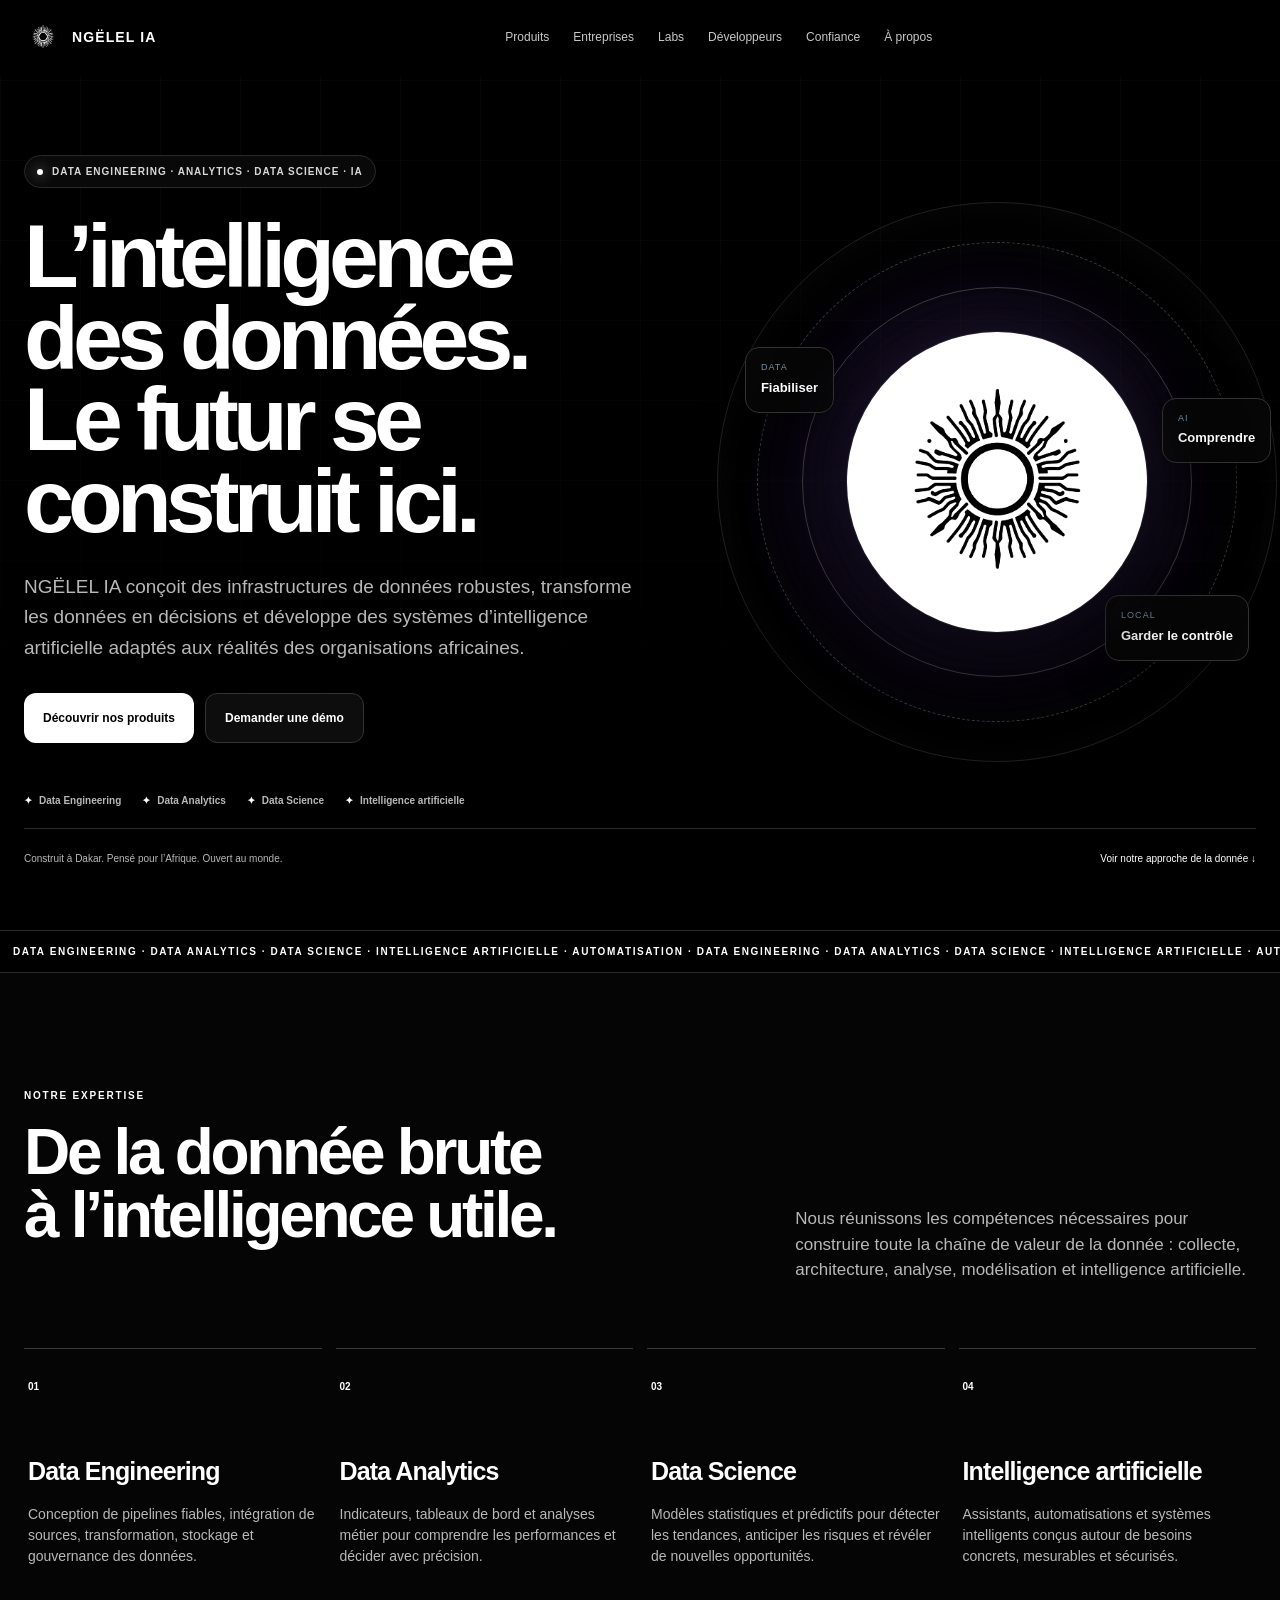
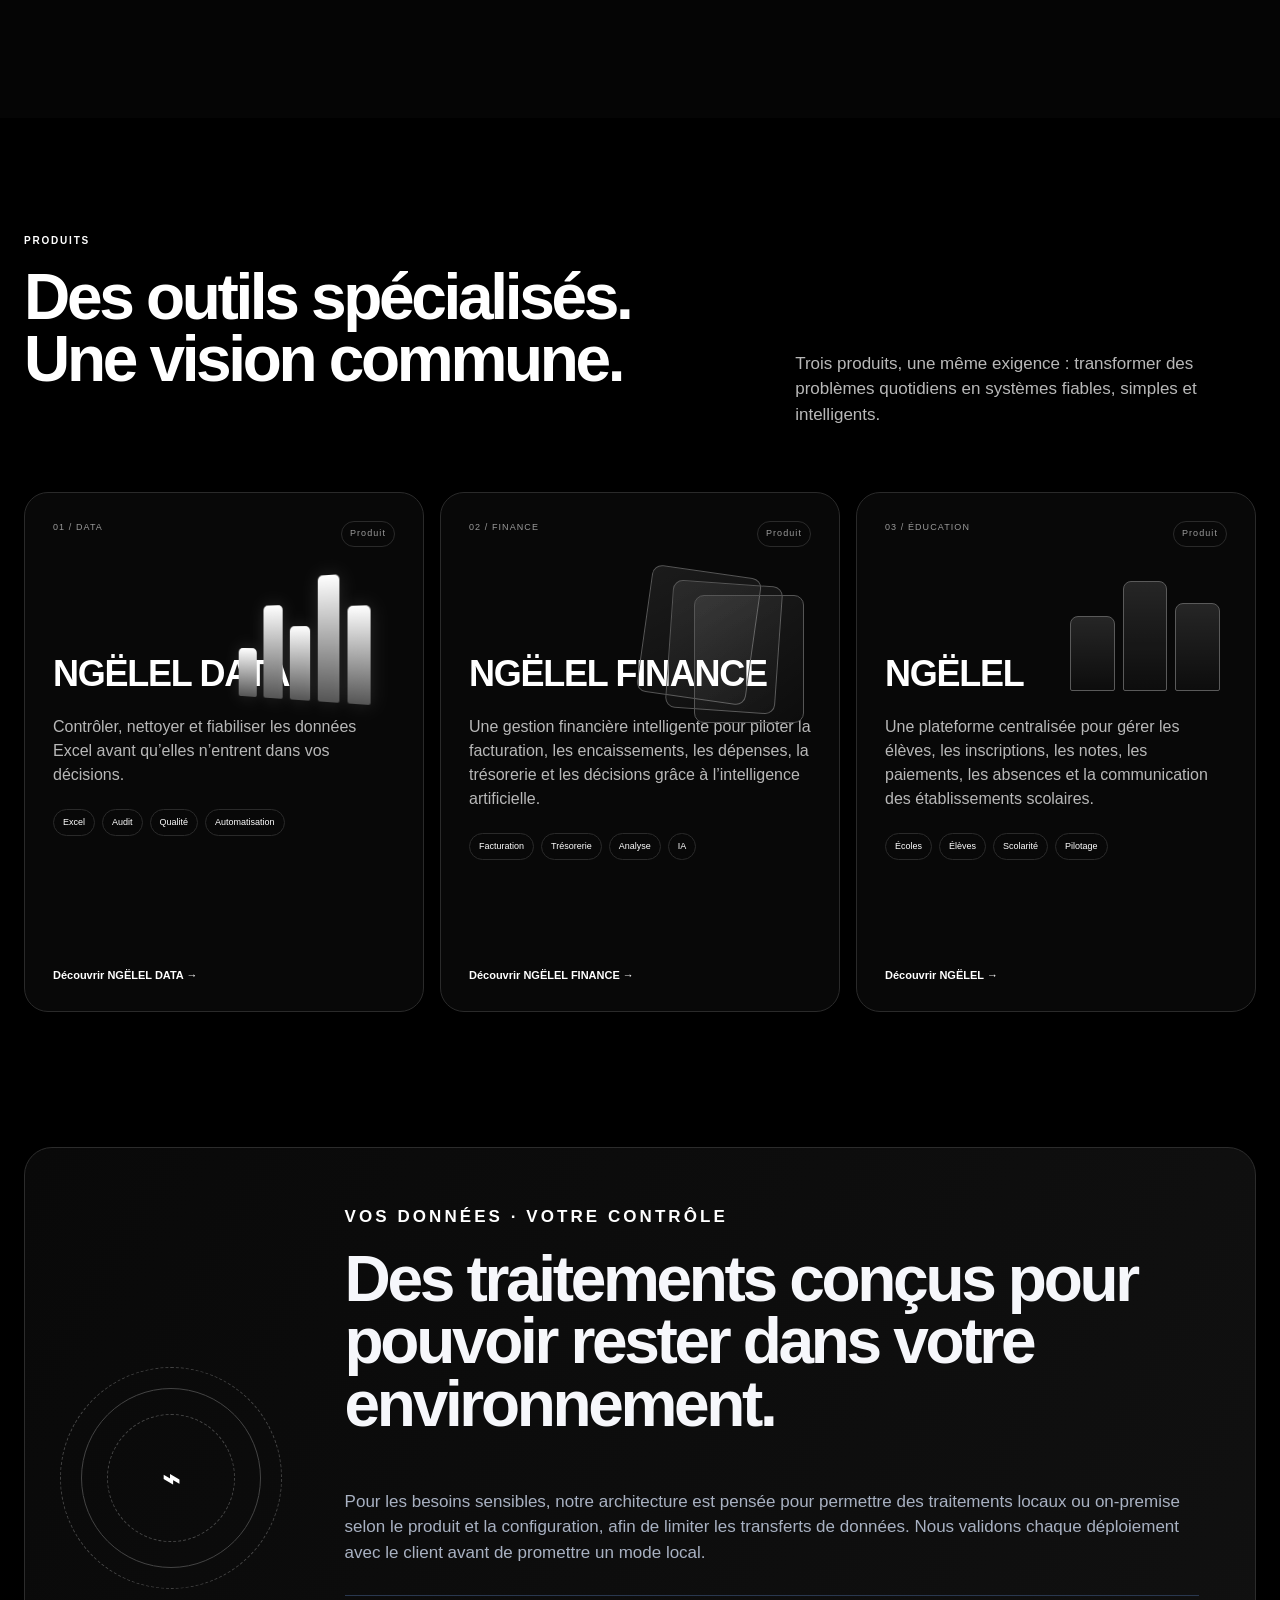
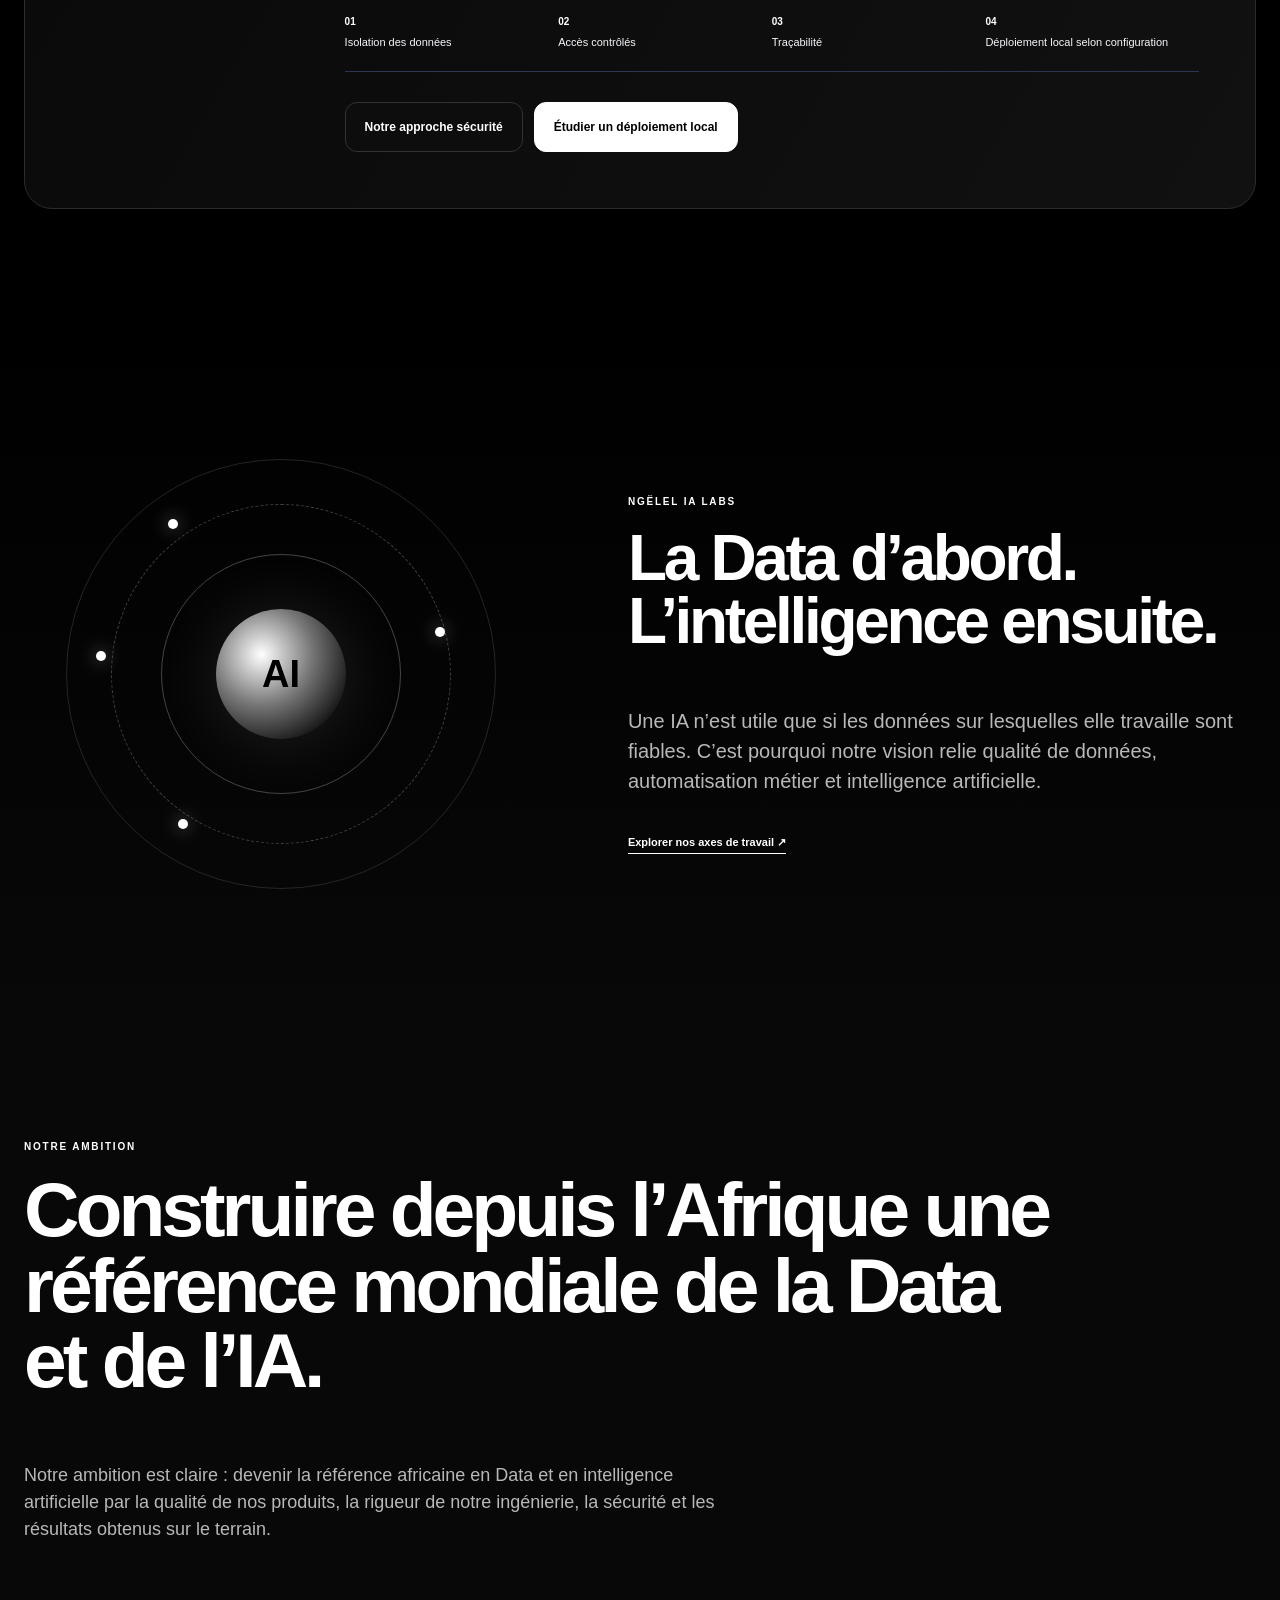
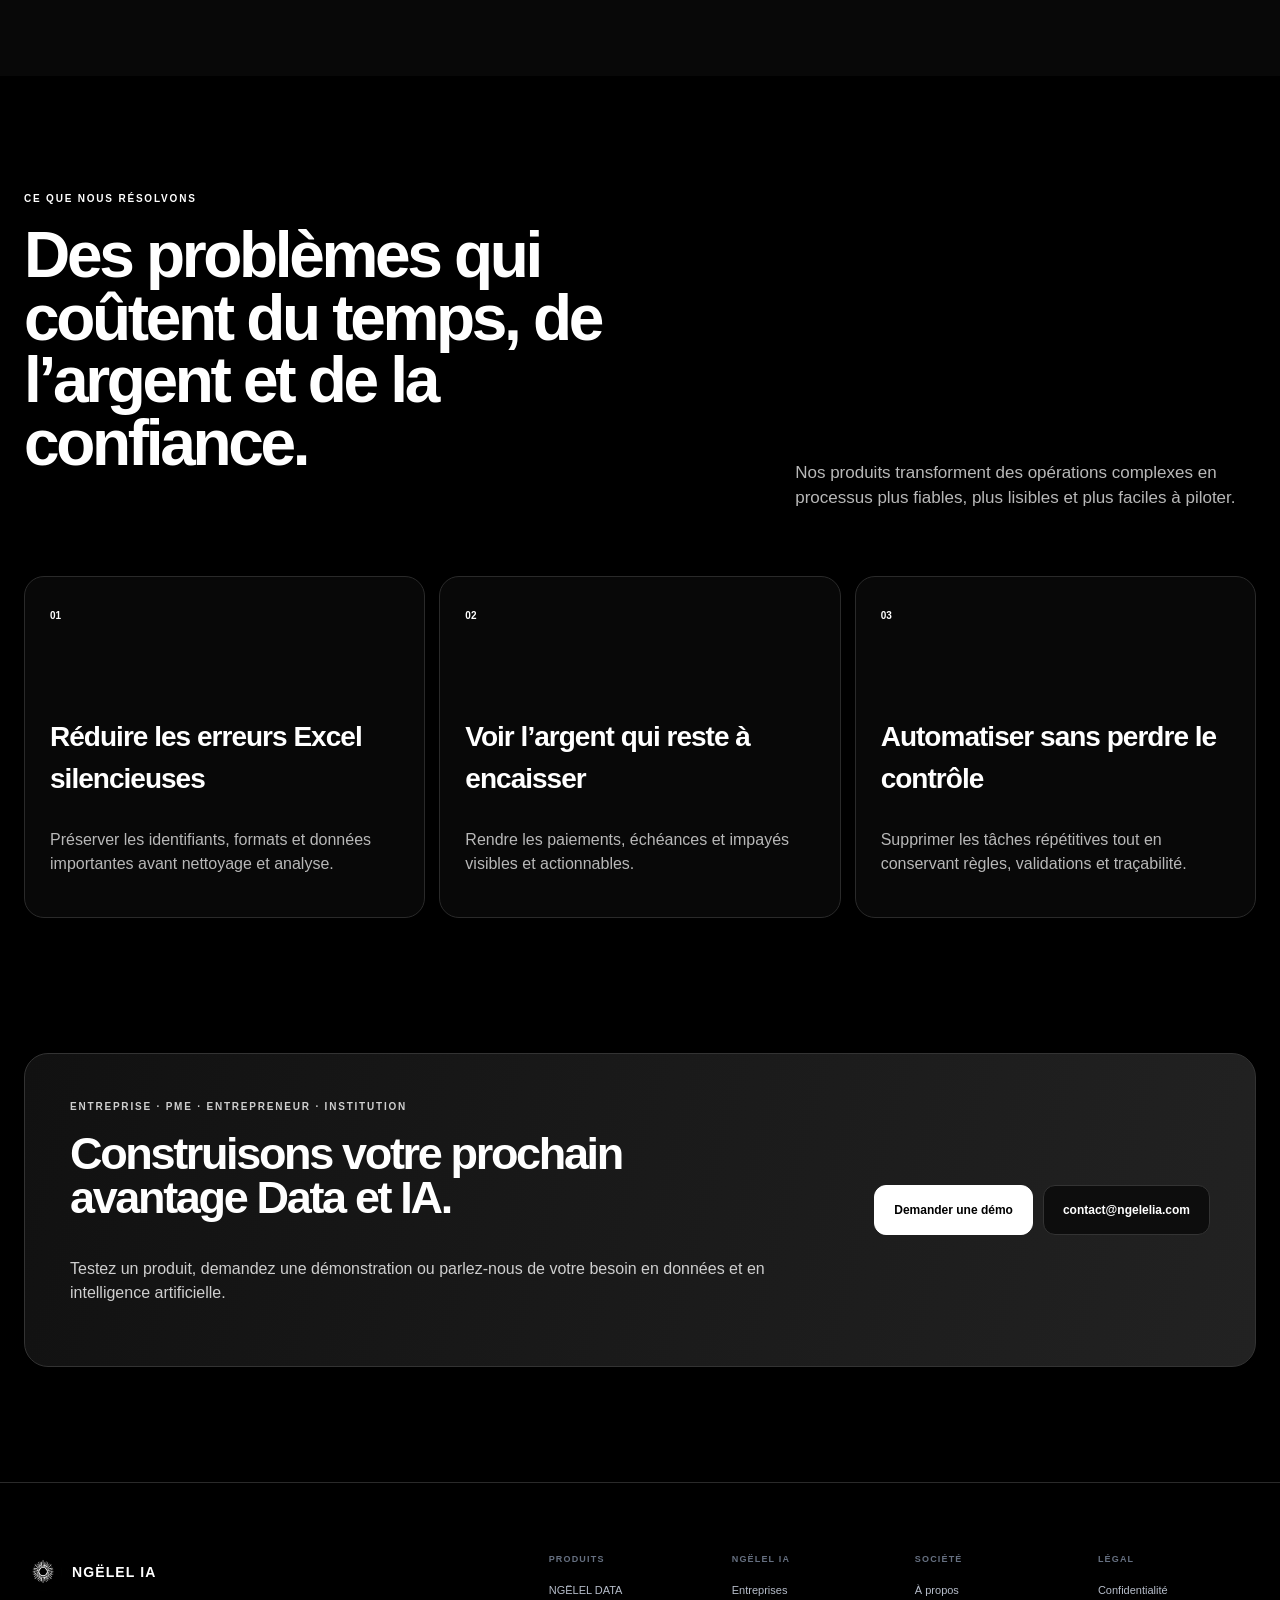
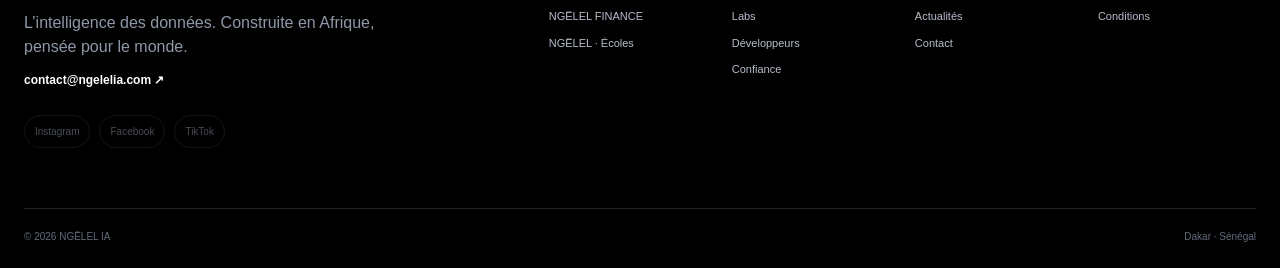
==== index.html @ 85d07af7 "Initialisation du site officiel NGELEL IA" ====
<!DOCTYPE html><html lang="fr"><head><meta charset="utf-8">
<meta name="viewport" content="width=device-width,initial-scale=1,viewport-fit=cover">
<meta name="theme-color" content="#07080b">
<meta name="description" content="NGËLEL IA conçoit des solutions de Data Engineering, Data Analytics, Data Science et intelligence artificielle pour les organisations africaines.">
<meta name="robots" content="index,follow,max-image-preview:large">
<meta property="og:type" content="website">
<meta property="og:title" content="NGËLEL IA — Data &amp; Intelligence Artificielle">
<meta property="og:description" content="NGËLEL IA conçoit des solutions de Data Engineering, Data Analytics, Data Science et intelligence artificielle pour les organisations africaines.">
<meta property="og:image" content="https://ngelelia.com/assets/ngelel-logo.jpeg">
<meta name="twitter:card" content="summary">
<!-- SEO PRODUCTION NGËLEL IA -->
<meta property="og:site_name" content="NGËLEL IA">
<meta property="og:locale" content="fr_SN">
<meta property="og:url" content="https://ngelelia.com/">
<meta property="og:image:width" content="843">
<meta property="og:image:height" content="843">
<meta property="og:image:alt" content="Logo NGËLEL IA">
<meta name="twitter:title" content="NGËLEL IA — Data &amp; Intelligence Artificielle">
<meta name="twitter:description" content="NGËLEL IA conçoit des solutions de Data Engineering, Data Analytics, Data Science et intelligence artificielle pour les organisations africaines.">
<meta name="twitter:image" content="https://ngelelia.com/assets/ngelel-logo.jpeg">
<meta name="twitter:image:alt" content="Logo NGËLEL IA">
<link rel="canonical" href="https://ngelelia.com/">
<!-- FIN SEO PRODUCTION -->
<title>NGËLEL IA — Data &amp; Intelligence Artificielle</title>
<link rel="icon" href="assets/ngelel-logo.jpeg">
<link rel="manifest" href="site.webmanifest">

<link rel="stylesheet" href="styles.css">
<!-- DONNÉES STRUCTURÉES NGËLEL IA -->
<script type="application/ld+json">
{
  "@context": "https://schema.org",
  "@graph": [
    {
      "@type": "Organization",
      "@id": "https://ngelelia.com/#organization",
      "name": "NGËLEL IA",
      "url": "https://ngelelia.com/",
      "logo": {
        "@type": "ImageObject",
        "url": "https://ngelelia.com/assets/ngelel-logo.jpeg",
        "width": 843,
        "height": 843
      },
      "email": "contact@ngelelia.com",
      "address": {
        "@type": "PostalAddress",
        "addressLocality": "Dakar",
        "addressCountry": "SN"
      },
      "areaServed": {
        "@type": "Place",
        "name": "Afrique"
      },
      "knowsAbout": [
        "Data Engineering",
        "Data Analytics",
        "Data Science",
        "Intelligence artificielle"
      ]
    },
    {
      "@type": "WebSite",
      "@id": "https://ngelelia.com/#website",
      "url": "https://ngelelia.com/",
      "name": "NGËLEL IA",
      "publisher": {
        "@id": "https://ngelelia.com/#organization"
      },
      "inLanguage": "fr-SN"
    }
  ]
}
</script>
<!-- FIN DONNÉES STRUCTURÉES -->
</head><body>

<a class="skip-link" href="#main"><span>Aller au contenu</span></a>
<header class="site-header" data-header>
  <div class="shell nav">
    <a class="brand" href="index.html" aria-label="NGËLEL IA">
      <img src="assets/ngelel-logo.jpeg" class="brand-mark" alt="">
      <span>NGËLEL IA</span>
    </a>
    <button class="menu-toggle" type="button" aria-label="Menu" aria-expanded="false" data-menu-toggle></button>
    <nav class="nav-links" data-nav>
      <a href="index.html#products"><span>Produits</span></a>
      <a href="enterprise.html"><span>Entreprises</span></a>
      <a href="labs.html">Labs</a>
      <a href="developers.html"><span>Développeurs</span></a>
      <a href="security.html"><span>Confiance</span></a>
      <a href="company.html"><span>À propos</span></a>
    </nav>

  </div>
</header>
<main id="main">
<section class="hero hero-ultimate">
 <div class="hero-grid-lines"></div>
 <div class="shell hero-layout">
  <div class="hero-copy reveal">
   <div class="pill"><span class="pulse"></span><span>DATA ENGINEERING · ANALYTICS · DATA SCIENCE · IA</span></div>
   <h1><span>L’intelligence des données.<br>Le futur se construit ici.</span></h1>
   <p class="hero-lead"><span>NGËLEL IA conçoit des infrastructures de données robustes, transforme les données en décisions et développe des systèmes d’intelligence artificielle adaptés aux réalités des organisations africaines.</span></p>
   <div class="hero-actions">
    <a class="button primary gradient" href="#products"><span>Découvrir nos produits</span></a>
    <a class="button glass" href="contact.html#demo"><span>Demander une démo</span></a>
   </div>
   <div class="capability-row"><span>Data Engineering</span><span>Data Analytics</span><span>Data Science</span><span>Intelligence artificielle</span></div>
  </div>
  <div class="hero-visual reveal delay-1">
    <div class="visual-halo"></div>
    <div class="hero-logo-stage">
      <div class="hero-orbit orbit-a"></div>
      <div class="hero-orbit orbit-b"></div>
      <div class="hero-orbit orbit-c"></div>
      <div class="hero-logo-core">
        <img src="assets/ngelel-logo.jpeg" alt="Logo NGËLEL IA">
      </div>
      <div class="visual-card v1"><small>DATA</small><strong><span>Fiabiliser</span></strong></div>
      <div class="visual-card v2"><small>AI</small><strong><span>Comprendre</span></strong></div>
      <div class="visual-card v3"><small>LOCAL</small><strong><span>Garder le contrôle</span></strong></div>
    </div>
  </div>
 </div>
 <div class="shell hero-bottom reveal delay-2"><span><span>Construit à Dakar. Pensé pour l’Afrique. Ouvert au monde.</span></span><a href="#privacy-local"><span>Voir notre approche de la donnée</span> ↓</a></div>
</section>

<section class="marquee"><div>DATA ENGINEERING · DATA ANALYTICS · DATA SCIENCE · INTELLIGENCE ARTIFICIELLE · AUTOMATISATION · DATA ENGINEERING · DATA ANALYTICS · DATA SCIENCE · INTELLIGENCE ARTIFICIELLE · AUTOMATISATION</div></section>

<section class="section expertise-section" id="expertise">
 <div class="shell">
  <div class="section-head reveal">
   <div><p class="eyebrow">NOTRE EXPERTISE</p><h2>De la donnée brute<br>à l’intelligence utile.</h2></div>
   <p>Nous réunissons les compétences nécessaires pour construire toute la chaîne de valeur de la donnée : collecte, architecture, analyse, modélisation et intelligence artificielle.</p>
  </div>
  <div class="expertise-grid">
   <article class="expertise-card reveal"><span>01</span><h3>Data Engineering</h3><p>Conception de pipelines fiables, intégration de sources, transformation, stockage et gouvernance des données.</p></article>
   <article class="expertise-card reveal delay-1"><span>02</span><h3>Data Analytics</h3><p>Indicateurs, tableaux de bord et analyses métier pour comprendre les performances et décider avec précision.</p></article>
   <article class="expertise-card reveal delay-2"><span>03</span><h3>Data Science</h3><p>Modèles statistiques et prédictifs pour détecter les tendances, anticiper les risques et révéler de nouvelles opportunités.</p></article>
   <article class="expertise-card reveal"><span>04</span><h3>Intelligence artificielle</h3><p>Assistants, automatisations et systèmes intelligents conçus autour de besoins concrets, mesurables et sécurisés.</p></article>
  </div>
 </div>
</section>

<section class="section products-section" id="products">
 <div class="shell">
  <div class="section-head reveal">
   <div><p class="eyebrow"><span>PRODUITS</span></p><h2><span>Des outils spécialisés.<br>Une vision commune.</span></h2></div>
   <p><span>Trois produits, une même exigence : transformer des problèmes quotidiens en systèmes fiables, simples et intelligents.</span></p>
  </div>
  <div class="product-grid-ultimate">
   <article class="product-card data-card reveal">
    <div class="product-meta"><span>01 / DATA</span><span class="live-dot"><span>Produit</span></span></div>
    <div class="mini-art data-art"><i></i><i></i><i></i><i></i><i></i></div>
    <h3>NGËLEL DATA</h3>
    <p><span>Contrôler, nettoyer et fiabiliser les données Excel avant qu’elles n’entrent dans vos décisions.</span></p>
    <div class="tags"><span>Excel</span><span>Audit</span><span>Qualité</span><span>Automatisation</span></div>
    <a class="product-link" href="data.html">Découvrir NGËLEL DATA →</a>
   </article>
   <article class="product-card gestion-card reveal delay-1">
    <div class="product-meta"><span>02 / FINANCE</span><span class="live-dot"><span>Produit</span></span></div>
    <div class="mini-art invoice-art"><div></div><div></div><div></div></div>
    <h3>NGËLEL FINANCE</h3>
    <p><span>Une gestion financière intelligente pour piloter la facturation, les encaissements, les dépenses, la trésorerie et les décisions grâce à l’intelligence artificielle.</span></p>
    <div class="tags"><span>Facturation</span><span>Trésorerie</span><span>Analyse</span><span>IA</span></div>
    <a class="product-link" href="gestion.html">Découvrir NGËLEL FINANCE →</a>
   </article>
   <article class="product-card school-card reveal delay-2">
    <div class="product-meta"><span>03 / ÉDUCATION</span><span class="live-dot"><span>Produit</span></span></div>
    <div class="mini-art school-art" aria-hidden="true"><div></div><div></div><div></div></div>
    <h3>NGËLEL</h3>
    <p><span>Une plateforme centralisée pour gérer les élèves, les inscriptions, les notes, les paiements, les absences et la communication des établissements scolaires.</span></p>
    <div class="tags"><span>Écoles</span><span>Élèves</span><span>Scolarité</span><span>Pilotage</span></div>
    <a class="product-link" href="ecoles.html">Découvrir NGËLEL →</a>
   </article>
  </div>
 </div>
</section>

<section class="section privacy-local" id="privacy-local">
 <div class="shell privacy-panel reveal">
  <div class="lock-orbit"><div class="lock">⌁</div></div>
  <div class="privacy-copy">
   <p class="eyebrow"><span>VOS DONNÉES · VOTRE CONTRÔLE</span></p>
   <h2><span>Des traitements conçus pour pouvoir rester dans votre environnement.</span></h2>
   <p><span>Pour les besoins sensibles, notre architecture est pensée pour permettre des traitements locaux ou on‑premise selon le produit et la configuration, afin de limiter les transferts de données. Nous validons chaque déploiement avec le client avant de promettre un mode local.</span></p>
   <div class="privacy-points">
    <div><strong>01</strong><span><span>Isolation des données</span></span></div>
    <div><strong>02</strong><span><span>Accès contrôlés</span></span></div>
    <div><strong>03</strong><span><span>Traçabilité</span></span></div>
    <div><strong>04</strong><span><span>Déploiement local selon configuration</span></span></div>
   </div>
   <div class="hero-actions"><a class="button glass" href="security.html"><span>Notre approche sécurité</span></a><a class="button primary" href="contact.html#demo"><span>Étudier un déploiement local</span></a></div>
  </div>
 </div>
</section>

<section class="section ai-section">
 <div class="shell ai-grid">
  <div class="ai-art reveal"><div class="neural-core">AI</div><span class="arc a1"></span><span class="arc a2"></span><span class="arc a3"></span><b class="dot d1"></b><b class="dot d2"></b><b class="dot d3"></b><b class="dot d4"></b></div>
  <div class="reveal delay-1">
   <p class="eyebrow">NGËLEL IA LABS</p>
   <h2><span>La Data d’abord.<br>L’intelligence ensuite.</span></h2>
   <p class="large-copy"><span>Une IA n’est utile que si les données sur lesquelles elle travaille sont fiables. C’est pourquoi notre vision relie qualité de données, automatisation métier et intelligence artificielle.</span></p>
   <a class="text-link" href="labs.html"><span>Explorer nos axes de travail</span> ↗</a>
  </div>
 </div>
</section>

<section class="section africa-section">
 <div class="shell">
  <div class="africa-statement reveal">
   <p class="eyebrow"><span>NOTRE AMBITION</span></p>
   <h2><span>Construire depuis l’Afrique une référence mondiale de la Data et de l’IA.</span></h2>
   <p><span>Notre ambition est claire : devenir la référence africaine en Data et en intelligence artificielle par la qualité de nos produits, la rigueur de notre ingénierie, la sécurité et les résultats obtenus sur le terrain.</span></p>
  </div>
 </div>
</section>

<section class="section use-cases">
 <div class="shell">
  <div class="section-head reveal"><div><p class="eyebrow"><span>CE QUE NOUS RÉSOLVONS</span></p><h2><span>Des problèmes qui coûtent du temps, de l’argent et de la confiance.</span></h2></div><p><span>Nos produits transforment des opérations complexes en processus plus fiables, plus lisibles et plus faciles à piloter.</span></p></div>
  <div class="cases-grid">
   <article class="case reveal"><span>01</span><h3><span>Réduire les erreurs Excel silencieuses</span></h3><p><span>Préserver les identifiants, formats et données importantes avant nettoyage et analyse.</span></p></article>
   <article class="case reveal delay-1"><span>02</span><h3><span>Voir l’argent qui reste à encaisser</span></h3><p><span>Rendre les paiements, échéances et impayés visibles et actionnables.</span></p></article>
   <article class="case reveal delay-2"><span>03</span><h3><span>Automatiser sans perdre le contrôle</span></h3><p><span>Supprimer les tâches répétitives tout en conservant règles, validations et traçabilité.</span></p></article>
  </div>
 </div>
</section>

<section class="section contact-final">
 <div class="shell contact-banner reveal">
  <div><p class="eyebrow"><span>ENTREPRISE · PME · ENTREPRENEUR · INSTITUTION</span></p><h2><span>Construisons votre prochain avantage Data et IA.</span></h2><p><span>Testez un produit, demandez une démonstration ou parlez-nous de votre besoin en données et en intelligence artificielle.</span></p></div>
  <div class="banner-actions"><a class="button white" href="contact.html#demo"><span>Demander une démo</span></a><a class="button glass" href="mailto:contact@ngelelia.com">contact@ngelelia.com</a></div>
 </div>
</section>
</main>

<footer class="site-footer">
 <div class="shell footer-grid">
  <div class="footer-brand">
   <a class="brand" href="index.html"><img src="assets/ngelel-logo.jpeg" class="brand-mark" alt=""><span>NGËLEL IA</span></a>
   <p><span>L’intelligence des données. Construite en Afrique, pensée pour le monde.</span></p>
   <a class="footer-mail" href="mailto:contact@ngelelia.com">contact@ngelelia.com ↗</a>
   <div class="socials">
     <a data-social="instagram" href="#" aria-disabled="true">Instagram</a>
     <a data-social="facebook" href="#" aria-disabled="true">Facebook</a>
     <a data-social="tiktok" href="#" aria-disabled="true">TikTok</a>
   </div>
  </div>
  <div class="footer-links">
   <div><strong><span>Produits</span></strong><a href="data.html">NGËLEL DATA</a><a href="gestion.html">NGËLEL FINANCE</a><a href="ecoles.html">NGËLEL · Écoles</a></div>
   <div><strong>NGËLEL IA</strong><a href="enterprise.html"><span>Entreprises</span></a><a href="labs.html">Labs</a><a href="developers.html"><span>Développeurs</span></a><a href="security.html"><span>Confiance</span></a></div>
   <div><strong><span>Société</span></strong><a href="company.html"><span>À propos</span></a><a href="news.html"><span>Actualités</span></a><a href="contact.html">Contact</a></div>
   <div><strong><span>Légal</span></strong><a href="privacy.html"><span>Confidentialité</span></a><a href="terms.html"><span>Conditions</span></a></div>
  </div>
 </div>
 <div class="shell footer-bottom"><span>© <span data-year></span> NGËLEL IA</span><span>Dakar · Sénégal</span></div>
</footer>
<script src="script.js" defer></script>
</body></html>
---- styles.css ----
:root{
 --bg:#07080b;--surface:#0d1016;--surface2:#121621;--ink:#f7f8fb;--muted:#9ba3b4;--line:#242a36;
 --blue:#ffffff;--cyan:#ffffff;--purple:#ffffff;--pink:#ffffff;--max:1280px;--r:28px;
 color-scheme:dark
}
html[data-theme="light"]{--bg:#f8f9fb;--surface:#fff;--surface2:#f1f3f7;--ink:#101116;--muted:#596173;--line:#dfe3ea;color-scheme:light}
*{box-sizing:border-box}html{scroll-behavior:smooth}body{margin:0;background:var(--bg);color:var(--ink);font-family:Inter,ui-sans-serif,-apple-system,BlinkMacSystemFont,"Segoe UI",sans-serif;line-height:1.5;-webkit-font-smoothing:antialiased;overflow-x:hidden}
[data-en]{display:none}html[data-lang="en"] [data-fr]{display:none!important}html[data-lang="en"] [data-en]{display:revert}
a{color:inherit;text-decoration:none}img{display:block;max-width:100%}button,input,select,textarea{font:inherit}.shell{width:min(calc(100% - 48px),var(--max));margin:auto}.skip-link{position:absolute;left:-9999px}.skip-link:focus{left:16px;top:16px;z-index:1000;background:#fff;color:#000;padding:10px 14px;border-radius:10px}
.site-header{position:fixed;z-index:90;top:0;left:0;right:0;background:color-mix(in srgb,var(--bg) 82%,transparent);backdrop-filter:blur(20px);border-bottom:1px solid transparent;transition:.25s}.site-header.scrolled{border-color:var(--line)}.nav{height:74px;display:flex;align-items:center;gap:25px}.brand{display:flex;align-items:center;gap:10px;font-size:14px;font-weight:850;letter-spacing:.08em}.brand-mark{width:38px;height:38px;border-radius:50%;object-fit:cover;background:#fff}html[data-theme="dark"] .brand-mark{filter:invert(1)}
.nav-links{display:flex;gap:24px;margin:auto;font-size:12px;color:var(--muted)}.nav-links a:hover{color:var(--ink)}.header-actions{display:flex;align-items:center;gap:7px}.control-btn{height:38px;min-width:38px;border-radius:999px;border:1px solid var(--line);color:var(--ink);background:var(--surface);font-size:11px;font-weight:850;cursor:pointer}.lang-btn{padding:0 12px}.header-cta{height:40px;padding:0 15px;border-radius:999px;display:flex;align-items:center;background:linear-gradient(100deg,#ffffff,#884cff);font-size:11px;font-weight:850;color:white}.menu-toggle{display:none;background:none;border:0;width:40px;height:40px}.menu-toggle span{display:block;background:var(--ink);height:1.5px;margin:7px}
.hero-ultimate{min-height:930px;padding:155px 0 30px;position:relative;overflow:hidden}.hero-grid-lines{position:absolute;inset:0;background-image:linear-gradient(rgba(75,130,255,.08) 1px,transparent 1px),linear-gradient(90deg,rgba(75,130,255,.08) 1px,transparent 1px);background-size:80px 80px;mask-image:linear-gradient(to bottom,#000 25%,transparent 87%);opacity:.55}.hero-layout{position:relative;display:grid;grid-template-columns:1.08fr .92fr;gap:60px;align-items:center}.pill{display:inline-flex;align-items:center;gap:9px;border:1px solid #264055;border-radius:999px;padding:8px 12px;font-size:10px;font-weight:850;letter-spacing:.1em;color:#b7c8d9;background:rgba(10,25,35,.55)}.pulse{width:6px;height:6px;border-radius:50%;background:#ffffff;box-shadow:0 0 15px #ffffff}
h1,h2,h3,p{margin-top:0}h1{font-size:clamp(60px,7vw,104px);line-height:.91;letter-spacing:-.065em;font-weight:670;margin:28px 0 30px}h1 span{background:linear-gradient(90deg,#ffffff,#ffffff,#ffffff);-webkit-background-clip:text;color:transparent}h2{font-size:clamp(42px,5vw,76px);line-height:.98;letter-spacing:-.052em;font-weight:650}h3{font-size:28px;letter-spacing:-.035em}.hero-lead{max-width:740px;color:var(--muted);font-size:19px;line-height:1.6}.hero-actions{display:flex;gap:11px;flex-wrap:wrap;margin-top:30px}.button{display:inline-flex;align-items:center;justify-content:center;min-height:50px;padding:0 19px;border:1px solid var(--line);border-radius:12px;font-size:12px;font-weight:850;transition:.2s}.button:hover{transform:translateY(-2px)}.button.primary{background:#ffffff;border-color:#ffffff;color:#fff}.button.gradient{background:linear-gradient(100deg,#ffffff,#ffffff);border:0}.button.glass{background:color-mix(in srgb,var(--surface) 70%,transparent)}.button.white{background:#fff;color:#090a0d;border-color:#fff}.capability-row{display:flex;gap:21px;flex-wrap:wrap;margin-top:50px;color:var(--muted);font-size:10px;font-weight:750}.capability-row span:before{content:"✦";color:#ffffff;margin-right:7px}
.hero-visual{height:610px;position:relative;display:grid;place-items:center}.hero-visual img{width:430px;height:570px;object-fit:cover;border-radius:220px;mask-image:radial-gradient(ellipse,#000 48%,transparent 73%);filter:saturate(1.14) contrast(1.08);position:relative;z-index:2}.visual-halo{position:absolute;width:520px;height:520px;border-radius:50%;background:radial-gradient(circle,rgba(36,133,255,.32),rgba(134,71,255,.13) 35%,transparent 67%);filter:blur(20px)}.visual-card{position:absolute;z-index:4;border:1px solid #26364d;background:rgba(8,12,20,.76);backdrop-filter:blur(13px);padding:13px 15px;border-radius:14px;box-shadow:0 15px 45px rgba(0,0,0,.3)}.visual-card small{display:block;color:#798da5;font-size:9px;letter-spacing:.12em}.visual-card strong{font-size:13px}.v1{left:5%;top:26%}.v2{right:1%;top:35%}.v3{right:5%;bottom:18%}.hero-bottom{position:relative;margin-top:20px;border-top:1px solid var(--line);padding-top:22px;display:flex;justify-content:space-between;font-size:10px;color:var(--muted)}.hero-bottom a{color:var(--ink)}
.marquee{border-top:1px solid var(--line);border-bottom:1px solid var(--line);overflow:hidden}.marquee>div{display:flex;width:max-content;gap:42px;padding:13px;font-size:10px;font-weight:850;letter-spacing:.16em;color:#76839b;animation:move 32s linear infinite}@keyframes move{to{transform:translateX(-50%)}}
.section{padding:115px 0}.eyebrow{font-size:10px;letter-spacing:.18em;font-weight:900;color:#ffffff;margin:0 0 18px}.section-head{display:grid;grid-template-columns:1.2fr .8fr;gap:80px;align-items:end;margin-bottom:48px}.section-head>p{color:var(--muted);font-size:17px}.product-grid-ultimate{display:grid;grid-template-columns:repeat(3,minmax(0,1fr));gap:16px}.product-card{min-height:520px;border:1px solid var(--line);border-radius:24px;padding:28px;position:relative;overflow:hidden;background:linear-gradient(150deg,var(--surface),var(--surface2));transition:.25s}.product-card:hover{transform:translateY(-5px);border-color:#5b5b5b}.product-card:before{content:"";position:absolute;width:380px;height:380px;border-radius:50%;right:-140px;top:-150px;filter:blur(5px);opacity:.22}.data-card:before,.gestion-card:before,.school-card:before{background:radial-gradient(circle,#ffffff,transparent 67%)}.product-meta{display:flex;justify-content:space-between;color:#9a9a9a;font-size:9px;letter-spacing:.12em}.live-dot{border:1px solid var(--line);border-radius:999px;padding:5px 8px}.product-card h3{font-size:36px;margin:100px 0 14px}.product-card p{max-width:560px;color:var(--muted)}.tags{display:flex;gap:7px;flex-wrap:wrap;margin:22px 0 52px}.tags span{font-size:9px;padding:6px 9px;border:1px solid var(--line);border-radius:999px}.product-link{position:absolute;bottom:28px;left:28px;font-size:11px;font-weight:850}.mini-art{position:absolute;right:25px;top:78px;width:170px;height:130px}.data-art{display:flex;align-items:end;gap:8px;transform:perspective(300px) rotateY(-18deg)}.data-art i{display:block;width:22px;background:linear-gradient(#39efc6,#1788ff);border-radius:5px 5px 2px 2px;box-shadow:0 0 20px rgba(42,202,218,.26)}.data-art i:nth-child(1){height:40%}.data-art i:nth-child(2){height:75%}.data-art i:nth-child(3){height:58%}.data-art i:nth-child(4){height:96%}.data-art i:nth-child(5){height:72%}.invoice-art div{position:absolute;width:110px;height:128px;border:1px solid #9d5ec5;border-radius:10px;background:linear-gradient(145deg,rgba(139,54,190,.35),rgba(37,17,61,.2));transform:rotate(8deg)}.invoice-art div:nth-child(2){transform:translate(25px,12px) rotate(4deg)}.invoice-art div:nth-child(3){transform:translate(50px,24px)}.school-art{display:grid;grid-template-columns:repeat(3,1fr);gap:8px;align-items:end;padding:10px}.school-art div{border:1px solid #5a5a5a;border-radius:8px 8px 2px 2px;background:linear-gradient(180deg,rgba(255,255,255,.12),rgba(255,255,255,.02))}.school-art div:nth-child(1){height:68%}.school-art div:nth-child(2){height:100%}.school-art div:nth-child(3){height:80%}
.expertise-section{background:#050505}.expertise-grid{display:grid;grid-template-columns:repeat(4,minmax(0,1fr));gap:14px}.expertise-card{border-top:1px solid #3a3a3a;padding:24px 4px 6px;min-height:255px}.expertise-card>span,.research-axis>span{font-size:10px;font-weight:850;color:#fff}.expertise-card h3{font-size:25px;margin:56px 0 14px}.expertise-card p{color:var(--muted);font-size:14px}
.research-grid{display:grid;grid-template-columns:repeat(3,minmax(0,1fr));gap:14px}.research-axis{border:1px solid var(--line);border-radius:20px;padding:25px;min-height:260px;background:#080808}.research-axis h3{margin:60px 0 14px}.research-axis p{color:var(--muted)}.publications-grid{display:grid;grid-template-columns:minmax(0,760px);gap:16px}.research-publication{border:1px solid #3a3a3a;border-radius:22px;padding:30px;background:#000}.publication-meta{display:flex;justify-content:space-between;gap:20px;color:#9b9b9b;font-size:10px;letter-spacing:.12em}.research-publication h3{font-size:34px;margin:70px 0 14px}.research-publication p{color:var(--muted);max-width:650px}.publication-status{display:inline-block;margin-top:20px;border:1px solid #3a3a3a;border-radius:999px;padding:7px 10px;font-size:10px;color:#d8d8d8}
.privacy-local{padding-top:20px}.privacy-panel{border:1px solid #26344a;border-radius:28px;padding:56px;background:radial-gradient(circle at 10% 50%,rgba(37,104,255,.14),transparent 35%),linear-gradient(120deg,#0b1120,#111125);color:#f6f7fb;display:grid;grid-template-columns:.4fr 1.6fr;gap:50px;align-items:center}html[data-theme="light"] .privacy-panel{background:linear-gradient(120deg,#eaf2ff,#f1ecff);color:#111}.lock-orbit{width:180px;height:180px;border:1px solid #364968;border-radius:50%;display:grid;place-items:center;position:relative}.lock-orbit:before,.lock-orbit:after{content:"";position:absolute;border:1px dashed #2e4e8d;border-radius:50%;inset:-22px}.lock-orbit:after{inset:25px}.lock{font-size:30px;font-weight:900;color:#ffffff}.privacy-copy>p{color:#a8b1c2;font-size:17px}.privacy-points{display:grid;grid-template-columns:repeat(4,1fr);border-top:1px solid #293850;border-bottom:1px solid #293850;margin-top:30px}.privacy-points div{padding:18px 12px 18px 0}.privacy-points strong{display:block;color:#ffffff;font-size:10px}.privacy-points span{font-size:11px}
.ai-section{background:linear-gradient(180deg,var(--bg),var(--surface))}.ai-grid{display:grid;grid-template-columns:.9fr 1.1fr;gap:90px;align-items:center}.ai-art{height:470px;position:relative;display:grid;place-items:center}.neural-core{width:130px;height:130px;border-radius:50%;display:grid;place-items:center;font-size:38px;font-weight:900;background:radial-gradient(circle at 35% 35%,#ffffff,#ffffff 40%,#ffffff 78%);box-shadow:0 0 80px rgba(50,93,255,.4);position:relative;z-index:4}.arc{position:absolute;border:1px solid #314e7d;border-radius:50%}.a1{width:240px;height:240px}.a2{width:340px;height:340px;border-style:dashed}.a3{width:430px;height:430px;opacity:.5}.ai-art .dot{position:absolute;width:10px;height:10px;border-radius:50%;background:#ffffff;box-shadow:0 0 20px #ffffff}.d1{top:80px;left:28%}.d2{right:18%;top:40%}.d3{bottom:80px;left:30%}.d4{left:14%;top:45%}.large-copy{color:var(--muted);font-size:20px}.text-link{display:inline-block;margin-top:18px;font-size:11px;font-weight:850;border-bottom:1px solid currentColor;padding-bottom:3px}
.africa-section{background:var(--surface)}.africa-statement{max-width:1050px}.africa-statement h2{font-size:clamp(48px,6vw,90px)}.africa-statement>p:last-child{max-width:720px;font-size:18px;color:var(--muted)}
.cases-grid{display:grid;grid-template-columns:repeat(3,1fr);gap:14px}.case{border:1px solid var(--line);border-radius:20px;padding:25px;min-height:300px;background:var(--surface)}.case>span{font-size:10px;color:#ffffff;font-weight:850}.case h3{margin-top:90px}.case p{color:var(--muted)}
.contact-final{padding-top:20px}.contact-banner{border-radius:24px;padding:45px;background:linear-gradient(105deg,#111111,#171717 47%,#1d1d1d);color:#fff;display:grid;grid-template-columns:1.3fr .7fr;gap:30px;align-items:center}.contact-banner h2{font-size:45px}.contact-banner p{color:#d4dbff}.banner-actions{display:flex;gap:10px;justify-content:flex-end;flex-wrap:wrap}
.page-hero{padding:170px 0 95px;border-bottom:1px solid var(--line)}.page-hero h1{max-width:1000px}.page-lead{max-width:760px;font-size:20px;color:var(--muted)}.soft{background:var(--surface)}.code-panel{display:grid;grid-template-columns:1fr 1fr;gap:50px;background:#080b11;border:1px solid #242c3b;border-radius:24px;padding:35px;color:#fff}.code-panel div{display:flex;flex-direction:column;gap:8px}.code-panel code{font-size:13px;color:#ffffff}.code-panel p{color:#9ba6b9}.legal{max-width:920px}.legal h2{font-size:32px;margin:54px 0 16px}.legal p,.legal li{color:var(--muted);font-size:16px;line-height:1.75}.legal ul{margin:0;padding-left:22px;display:grid;gap:8px}.legal a{color:#fff;border-bottom:1px solid #555}.legal-meta{display:flex;justify-content:space-between;gap:20px;margin-bottom:24px;color:#8f8f8f;font-size:10px;letter-spacing:.12em}.notice{border:1px solid var(--line);padding:20px;border-radius:14px;background:var(--surface2);color:#d8d8d8}.notice strong{color:#fff}.trust-metrics{display:grid;grid-template-columns:repeat(4,minmax(0,1fr));gap:14px}.trust-metric{border:1px solid var(--line);border-radius:20px;padding:26px;min-height:220px;background:#000;display:flex;flex-direction:column;justify-content:space-between}.trust-metric strong{font-size:clamp(64px,7vw,100px);line-height:.9;letter-spacing:-.06em}.trust-metric span{max-width:170px;color:var(--muted);font-size:13px}.security-commitments{display:grid;grid-template-columns:1fr 1fr;border-top:1px solid var(--line);border-left:1px solid var(--line)}.security-commitments article{padding:30px;border-right:1px solid var(--line);border-bottom:1px solid var(--line);min-height:190px}.security-commitments strong{font-size:20px}.security-commitments p{color:var(--muted);margin:50px 0 0}
.contact-page{background:var(--surface)}.contact-grid{display:grid;grid-template-columns:.8fr 1.2fr;gap:70px}.contact-intro>p{color:var(--muted);font-size:18px}.direct-links{display:flex;flex-direction:column;gap:12px;margin-top:35px;font-size:13px;font-weight:850}.lead-form{border:1px solid var(--line);background:var(--bg);border-radius:24px;padding:28px}.form-grid{display:grid;grid-template-columns:1fr 1fr;gap:14px}.form-grid label{font-size:10px;font-weight:850;color:var(--muted);display:flex;flex-direction:column;gap:7px}.form-grid label.full{grid-column:1/-1}.form-grid input,.form-grid select,.form-grid textarea{border:1px solid var(--line);border-radius:12px;background:var(--surface);color:var(--ink);padding:13px 14px;outline:none}.form-grid textarea{min-height:130px;resize:vertical}.lead-form>.button{margin-top:16px}.form-note{font-size:10px;color:var(--muted);margin-top:12px}
.site-footer{border-top:1px solid var(--line);padding:70px 0 24px;background:#050608;color:#fff}.footer-grid{display:grid;grid-template-columns:.9fr 1.4fr;gap:70px}.footer-brand p{max-width:390px;color:#8f98a8;margin:20px 0 8px}.footer-mail{font-size:12px;font-weight:850}.socials{display:flex;gap:9px;margin-top:24px;flex-wrap:wrap}.socials a{font-size:10px;border:1px solid #242a34;border-radius:999px;padding:8px 10px;color:#8f98a8}.socials a[aria-disabled="true"]{opacity:.5}.footer-links{display:grid;grid-template-columns:repeat(4,1fr);gap:25px}.footer-links div{display:flex;flex-direction:column;gap:10px}.footer-links strong{font-size:9px;letter-spacing:.13em;color:#667081;text-transform:uppercase;margin-bottom:5px}.footer-links a{font-size:11px;color:#b6bdca}.footer-bottom{border-top:1px solid #20242c;margin-top:60px;padding-top:20px;color:#626b7b;font-size:10px;display:flex;justify-content:space-between}
.reveal{opacity:0;transform:translateY(22px);transition:opacity .85s ease,transform .85s ease}.reveal.visible{opacity:1;transform:none}.delay-1{transition-delay:.12s}.delay-2{transition-delay:.23s}
@media(max-width:1000px){.nav-links,.header-cta{display:none}.menu-toggle{display:block}.nav-links.open{display:flex;position:absolute;top:74px;left:0;right:0;background:var(--bg);padding:24px;flex-direction:column;border-bottom:1px solid var(--line)}.header-actions{margin-left:auto}.hero-layout,.section-head,.privacy-panel,.ai-grid,.contact-grid,.footer-grid,.contact-banner{grid-template-columns:1fr}.hero-visual{height:500px}.product-grid-ultimate,.cases-grid{grid-template-columns:1fr}.privacy-points{grid-template-columns:1fr 1fr}.banner-actions{justify-content:flex-start}.footer-links{grid-template-columns:1fr 1fr}}
@media(max-width:640px){.shell{width:min(calc(100% - 28px),var(--max))}.section{padding:80px 0}.brand span{font-size:11px}.hero-ultimate{padding-top:125px;min-height:auto}h1{font-size:55px}.hero-lead{font-size:16px}.hero-visual{height:390px}.hero-visual img{width:280px;height:380px}.visual-card{display:none}.hero-bottom{flex-direction:column;gap:8px}.product-card{min-height:470px}.product-card h3{font-size:35px;margin-top:110px}.mini-art{width:135px}.privacy-panel{padding:30px 22px}.lock-orbit{width:120px;height:120px}.privacy-points{grid-template-columns:1fr}.ai-art{height:340px}.a3{width:310px;height:310px}.a2{width:250px;height:250px}.a1{width:190px;height:190px}.contact-banner{padding:30px 22px}.contact-banner h2{font-size:34px}.form-grid{grid-template-columns:1fr}.form-grid label.full{grid-column:auto}.footer-links{grid-template-columns:1fr 1fr}.footer-bottom{flex-direction:column;gap:8px}.control-btn{min-width:34px;height:34px}.lang-btn{padding:0 8px}}
@media(prefers-reduced-motion:reduce){*{scroll-behavior:auto!important}.marquee>div{animation:none}.reveal{opacity:1;transform:none;transition:none}}

@media(max-width:1100px){.product-grid-ultimate{grid-template-columns:1fr 1fr}.expertise-grid,.trust-metrics{grid-template-columns:1fr 1fr}}
@media(max-width:760px){.product-grid-ultimate,.expertise-grid,.research-grid,.trust-metrics,.security-commitments{grid-template-columns:1fr}.expertise-card{min-height:220px}.research-publication h3{font-size:28px}.publication-meta,.legal-meta{flex-direction:column;gap:5px}.trust-metric{min-height:190px}.security-commitments article{min-height:170px}}


/* ===== Hero logo visual (replaces globe image) ===== */
.hero-logo-stage{
  width:560px;height:560px;position:relative;display:grid;place-items:center;
}
.hero-logo-core{
  width:300px;height:300px;border-radius:50%;overflow:hidden;position:relative;z-index:5;
  background:#fff;box-shadow:0 0 0 1px rgba(255,255,255,.08),0 35px 100px rgba(0,0,0,.35),0 0 90px rgba(44,128,255,.20);
}
.hero-logo-core img{width:100%;height:100%;object-fit:cover}
html[data-theme="dark"] .hero-logo-core img{filter:invert(1)}
.hero-orbit{
  position:absolute;border-radius:50%;border:1px solid rgba(62,133,255,.28);
  box-shadow:inset 0 0 50px rgba(32,102,255,.04);
}
.orbit-a{width:390px;height:390px;animation:spinLogo 22s linear infinite}
.orbit-b{width:480px;height:480px;border-style:dashed;animation:spinLogo 32s linear infinite reverse}
.orbit-c{width:560px;height:560px;border-color:rgba(145,78,255,.18);animation:spinLogo 44s linear infinite}
@keyframes spinLogo{to{transform:rotate(360deg)}}
html[data-theme="light"] .hero-logo-core{box-shadow:0 25px 80px rgba(20,30,55,.15)}
html[data-theme="light"] .hero-logo-core img{filter:none}
@media(max-width:1000px){
  .hero-logo-stage{width:470px;height:470px}
  .hero-logo-core{width:260px;height:260px}
  .orbit-a{width:340px;height:340px}.orbit-b{width:410px;height:410px}.orbit-c{width:470px;height:470px}
}
@media(max-width:640px){
  .hero-logo-stage{width:330px;height:330px}
  .hero-logo-core{width:190px;height:190px}
  .orbit-a{width:250px;height:250px}.orbit-b{width:290px;height:290px}.orbit-c{width:330px;height:330px}
}


/* ===== FINAL FR — NOIR & BLANC UNIQUEMENT ===== */
:root{
  --bg:#000000;
  --surface:#080808;
  --surface2:#111111;
  --ink:#ffffff;
  --muted:#b8b8b8;
  --line:#2a2a2a;
  --blue:#ffffff;
  --cyan:#ffffff;
  --purple:#ffffff;
  --pink:#ffffff;
  color-scheme:dark;
}
html,html[data-theme="light"],html[data-theme="dark"]{
  color-scheme:dark;
  --bg:#000000;
  --surface:#080808;
  --surface2:#111111;
  --ink:#ffffff;
  --muted:#b8b8b8;
  --line:#2a2a2a;
}
body{background:#000;color:#fff}
.site-header{background:rgba(0,0,0,.88)!important}
.header-actions{display:none!important}
.control-btn,.lang-btn,.theme-btn{display:none!important}
.nav-links a{color:#c8c8c8}
.nav-links a:hover{color:#fff}
.brand-mark{filter:invert(1)!important}
.hero-grid-lines{
  background-image:linear-gradient(rgba(255,255,255,.04) 1px,transparent 1px),linear-gradient(90deg,rgba(255,255,255,.04) 1px,transparent 1px)!important;
}
h1 span{
  background:none!important;
  -webkit-background-clip:initial!important;
  color:#fff!important;
}
.pill{border-color:#2a2a2a;background:#090909;color:#d8d8d8}
.pulse{background:#fff;box-shadow:0 0 14px rgba(255,255,255,.8)}
.button.primary,.button.gradient{
  background:#fff!important;
  color:#000!important;
  border-color:#fff!important;
}
.button.glass{
  background:#0d0d0d!important;
  color:#fff!important;
  border-color:#333!important;
}
.button.white{
  background:#fff!important;
  color:#000!important;
}
.capability-row span:before{color:#fff!important}
.visual-card{
  background:rgba(8,8,8,.84)!important;
  border-color:#333!important;
}
.hero-orbit{
  border-color:rgba(255,255,255,.22)!important;
  box-shadow:inset 0 0 50px rgba(255,255,255,.03)!important;
}
.orbit-c{border-color:rgba(255,255,255,.12)!important}
.hero-logo-core{
  box-shadow:0 0 0 1px rgba(255,255,255,.08),0 35px 100px rgba(0,0,0,.55),0 0 70px rgba(255,255,255,.07)!important;
}
.marquee>div,.eyebrow,.case>span,.privacy-points strong,.code-panel code{color:#fff!important}
.product-card:before{display:none!important}
.data-art i{background:linear-gradient(#fff,#555)!important;box-shadow:0 0 18px rgba(255,255,255,.12)!important}
.invoice-art div{
  border-color:#555!important;
  background:linear-gradient(145deg,rgba(255,255,255,.08),rgba(255,255,255,.02))!important;
}
.privacy-panel{
  background:linear-gradient(120deg,#090909,#111)!important;
  border-color:#2c2c2c!important;
}
.lock{color:#fff!important}
.lock-orbit,.lock-orbit:before,.lock-orbit:after{border-color:#444!important}
.ai-section{background:linear-gradient(180deg,#000,#080808)!important}
.neural-core{
  background:radial-gradient(circle at 35% 35%,#fff,#777 42%,#111 80%)!important;
  color:#000!important;
  box-shadow:0 0 70px rgba(255,255,255,.12)!important;
}
.arc{border-color:#444!important}
.ai-art .dot{background:#fff!important;box-shadow:0 0 18px rgba(255,255,255,.5)!important}
.contact-banner{
  background:linear-gradient(105deg,#111,#1a1a1a 50%,#222)!important;
  border:1px solid #333!important;
}
.contact-banner p{color:#cfcfcf!important}
.site-footer{background:#000!important}
.soft,.africa-section{background:#080808!important}
.product-card,.case,.lead-form,.notice{background:#080808!important}
.code-panel{background:#050505!important}

/* ===== RESPONSIVITÉ & NAVIGATION MOBILE — MISE À JOUR PRODUCTION ===== */
.menu-toggle{
  position:relative;
  flex:0 0 44px;
  width:44px;
  height:44px;
  margin-left:auto;
  padding:0;
  border:1px solid transparent;
  border-radius:50%;
  color:#fff;
  cursor:pointer;
  -webkit-tap-highlight-color:transparent;
  transition:background-color .2s ease,border-color .2s ease;
}
.menu-toggle::before,
.menu-toggle::after{
  content:"";
  position:absolute;
  left:12px;
  width:20px;
  height:1.5px;
  border-radius:999px;
  background:currentColor;
  transform-origin:center;
  transition:top .22s ease,transform .22s ease;
}
.menu-toggle::before{top:16px;box-shadow:0 6px 0 currentColor}
.menu-toggle::after{top:28px}
.menu-toggle:hover,
.menu-toggle:focus-visible{background:#111;border-color:#333;outline:none}
.menu-toggle.active::before{top:21px;box-shadow:none;transform:rotate(45deg)}
.menu-toggle.active::after{top:21px;transform:rotate(-45deg)}

/* Les enfants de grilles peuvent rétrécir sans créer de débordement horizontal. */
.hero-layout>*,.section-head>*,.ai-grid>*,.contact-grid>*,.footer-grid>*,
.product-grid-ultimate>*,.expertise-grid>*,.research-grid>*,.trust-metrics>*{min-width:0}
.lead-form input,.lead-form select,.lead-form textarea{width:100%;max-width:100%}
.footer-mail,.direct-links a,.legal a{overflow-wrap:anywhere}

@media(max-width:1000px){
  .site-header{backdrop-filter:blur(18px);-webkit-backdrop-filter:blur(18px)}
  .nav{height:68px;gap:14px}
  .brand{flex:0 1 auto;min-width:0}
  .menu-toggle{display:block;z-index:2}
  .nav-links{
    display:flex;
    position:absolute;
    z-index:1;
    top:68px;
    left:0;
    right:0;
    max-height:calc(100dvh - 68px);
    margin:0;
    padding:16px max(24px,calc((100vw - var(--max))/2 + 24px)) 24px;
    flex-direction:column;
    gap:0;
    overflow-y:auto;
    overscroll-behavior:contain;
    background:rgba(0,0,0,.98);
    border-bottom:1px solid var(--line);
    box-shadow:0 24px 60px rgba(0,0,0,.48);
    opacity:0;
    visibility:hidden;
    pointer-events:none;
    transform:translateY(-10px);
    transition:opacity .2s ease,transform .2s ease,visibility .2s;
  }
  .nav-links.open{
    display:flex;
    top:68px;
    padding-top:16px;
    opacity:1;
    visibility:visible;
    pointer-events:auto;
    transform:translateY(0);
  }
  .nav-links a{
    display:flex;
    align-items:center;
    min-height:54px;
    padding:0 4px;
    border-bottom:1px solid #1d1d1d;
    color:#fff;
    font-size:14px;
    font-weight:700;
    letter-spacing:-.01em;
  }
  .nav-links a:last-child{border-bottom:0}
  .hero-ultimate{min-height:auto;padding-bottom:64px}
  .hero-layout{gap:30px}
  .hero-visual{width:100%;height:auto;min-height:470px;overflow:hidden}
  .section-head{gap:20px}
  .code-panel{grid-template-columns:1fr;gap:24px}
}

@media(max-width:760px){
  .shell{width:min(calc(100% - 32px),var(--max))}
  .section{padding:76px 0}
  .page-hero{padding:132px 0 68px}
  .page-lead,.large-copy{font-size:17px}
  .hero-logo-stage{width:min(100%,390px);height:auto;aspect-ratio:1}
  .hero-logo-core{width:55%;height:55%}
  .orbit-a{width:72%;height:72%}
  .orbit-b{width:86%;height:86%}
  .orbit-c{width:100%;height:100%}
  .hero-visual{min-height:400px}
  .product-card{min-height:450px;padding:24px}
  .product-link{left:24px;bottom:24px}
  .privacy-panel,.contact-banner,.lead-form,.research-publication{padding:26px 22px}
  .footer-grid{gap:50px}
}

@media(max-width:640px){
  .shell{width:min(calc(100% - 28px),var(--max))}
  .brand-mark{width:34px;height:34px}
  .brand span{font-size:11px;white-space:nowrap}
  h1{font-size:clamp(42px,13vw,55px);line-height:.94;letter-spacing:-.055em}
  h2{font-size:clamp(36px,11vw,48px)}
  .hero-ultimate{padding-top:116px}
  .hero-lead{font-size:16px}
  .pill{max-width:100%;flex-wrap:wrap;line-height:1.45}
  .capability-row{gap:12px 18px;margin-top:36px}
  .hero-logo-stage{width:min(100%,340px)}
  .hero-visual{min-height:350px}
  .product-card h3{font-size:clamp(30px,9vw,35px)}
  .research-publication h3{font-size:clamp(25px,8vw,30px);overflow-wrap:anywhere}
  .publication-meta{letter-spacing:.08em}
  .privacy-panel{gap:30px}
  .footer-bottom{align-items:flex-start}
}

@media(max-width:420px){
  .nav{height:64px}
  .nav-links,.nav-links.open{top:64px;max-height:calc(100dvh - 64px);padding-left:18px;padding-right:18px}
  .section{padding:66px 0}
  .page-hero{padding:116px 0 58px}
  .hero-actions,.banner-actions{display:grid;grid-template-columns:1fr;width:100%}
  .hero-actions .button,.banner-actions .button{width:100%}
  .hero-logo-stage{width:min(100%,300px)}
  .hero-visual{min-height:310px}
  .product-card{min-height:430px;padding:22px}
  .product-card h3{margin-top:104px}
  .mini-art{right:16px;width:120px}
  .contact-banner h2{font-size:31px}
  .footer-links{grid-template-columns:1fr;gap:30px}
  .footer-links div{padding-bottom:20px;border-bottom:1px solid #1d1d1d}
  .footer-links div:last-child{border-bottom:0}
}

@media(max-width:340px){
  .shell{width:min(calc(100% - 22px),var(--max))}
  .brand span{font-size:10px;letter-spacing:.05em}
  .menu-toggle{flex-basis:42px;width:42px;height:42px}
  h1{font-size:40px}
  .hero-logo-stage{width:270px;max-width:100%}
  .hero-visual{min-height:285px}
}

@media(prefers-reduced-motion:reduce){
  .menu-toggle,.menu-toggle::before,.menu-toggle::after,.nav-links{transition:none!important}
}
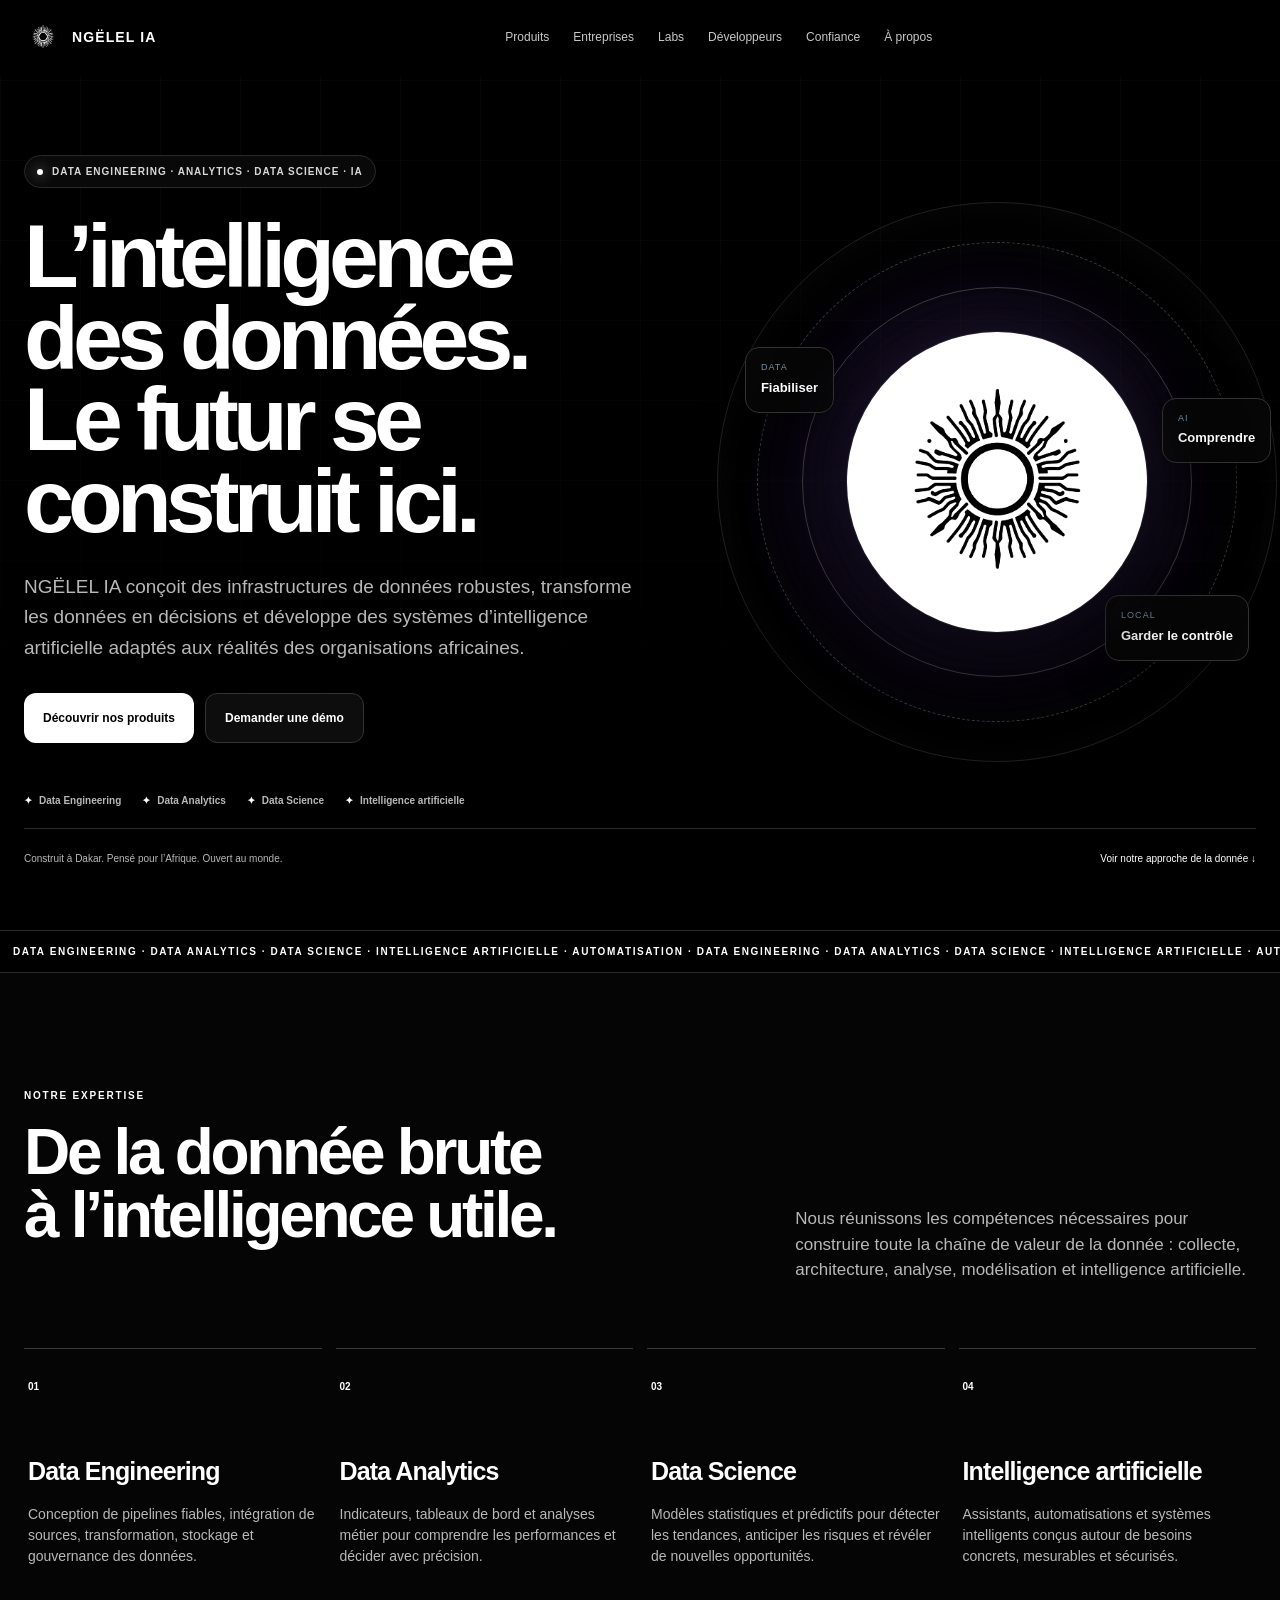
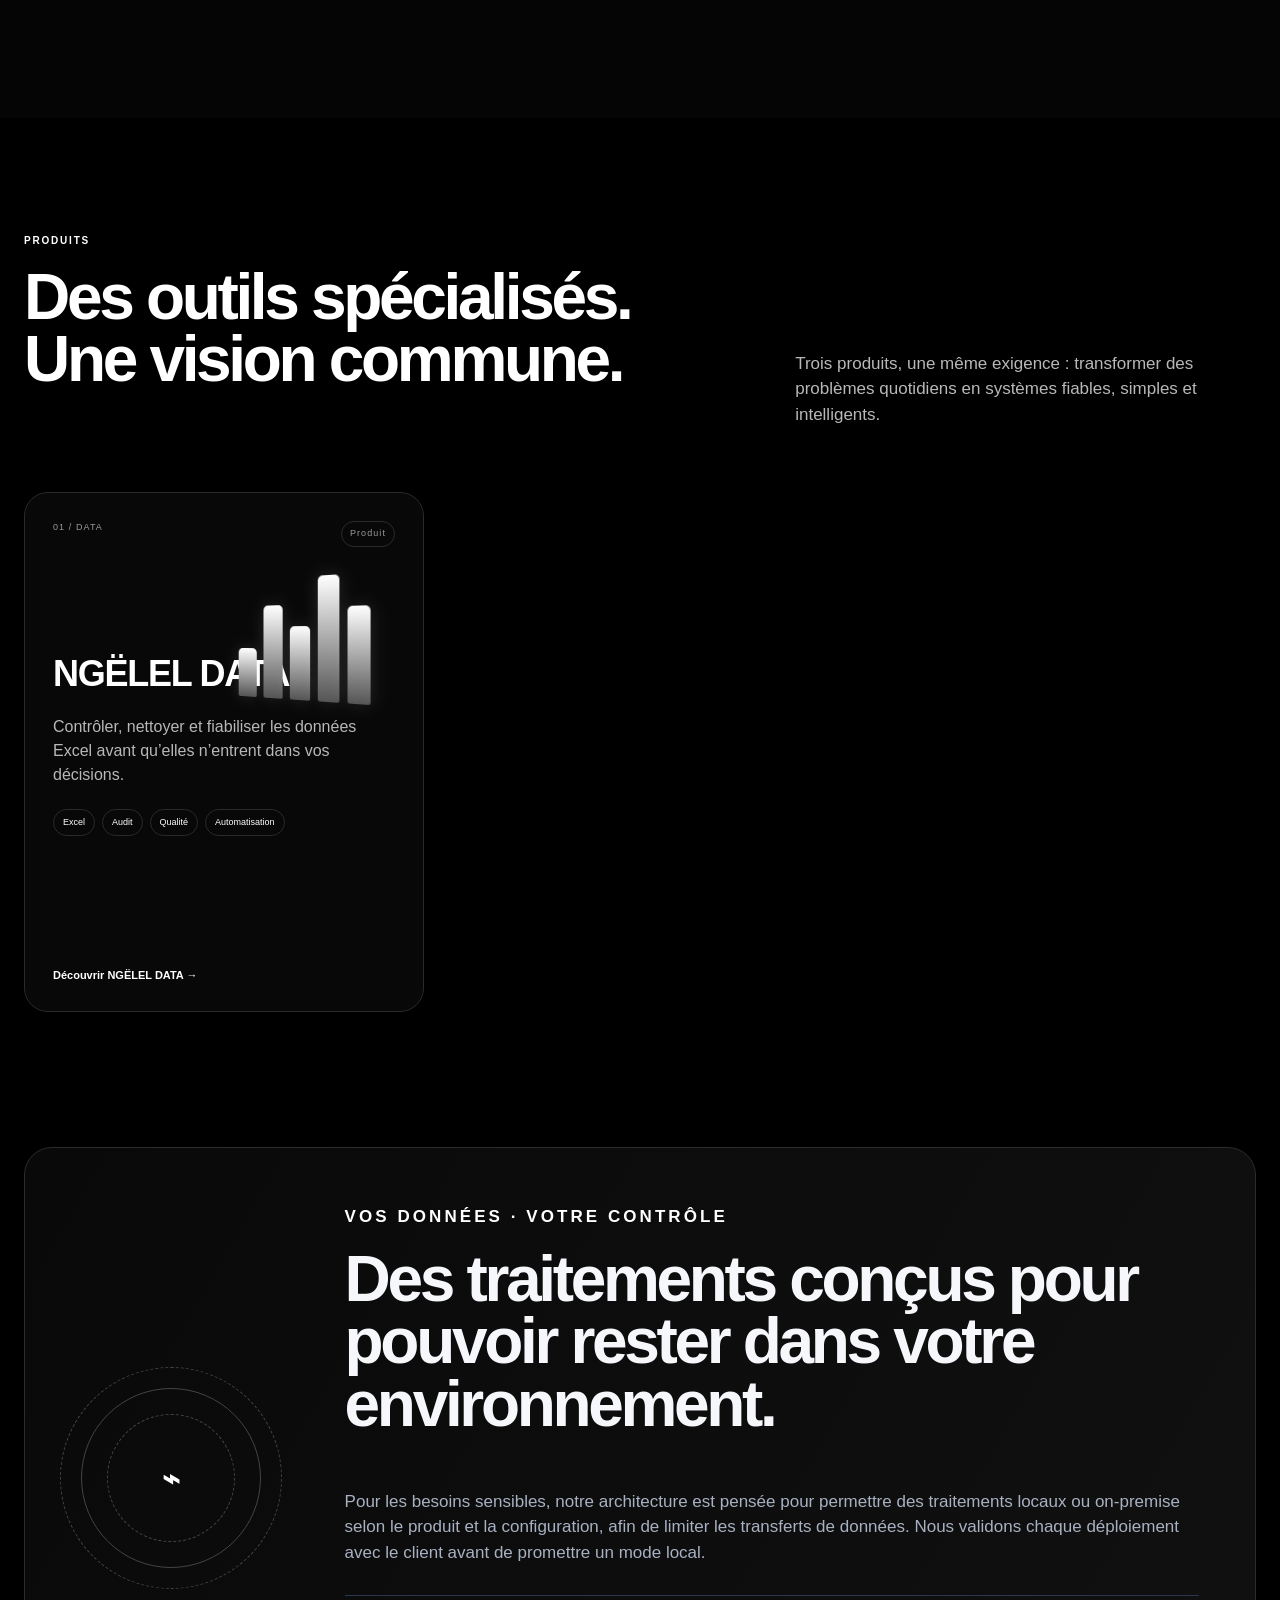
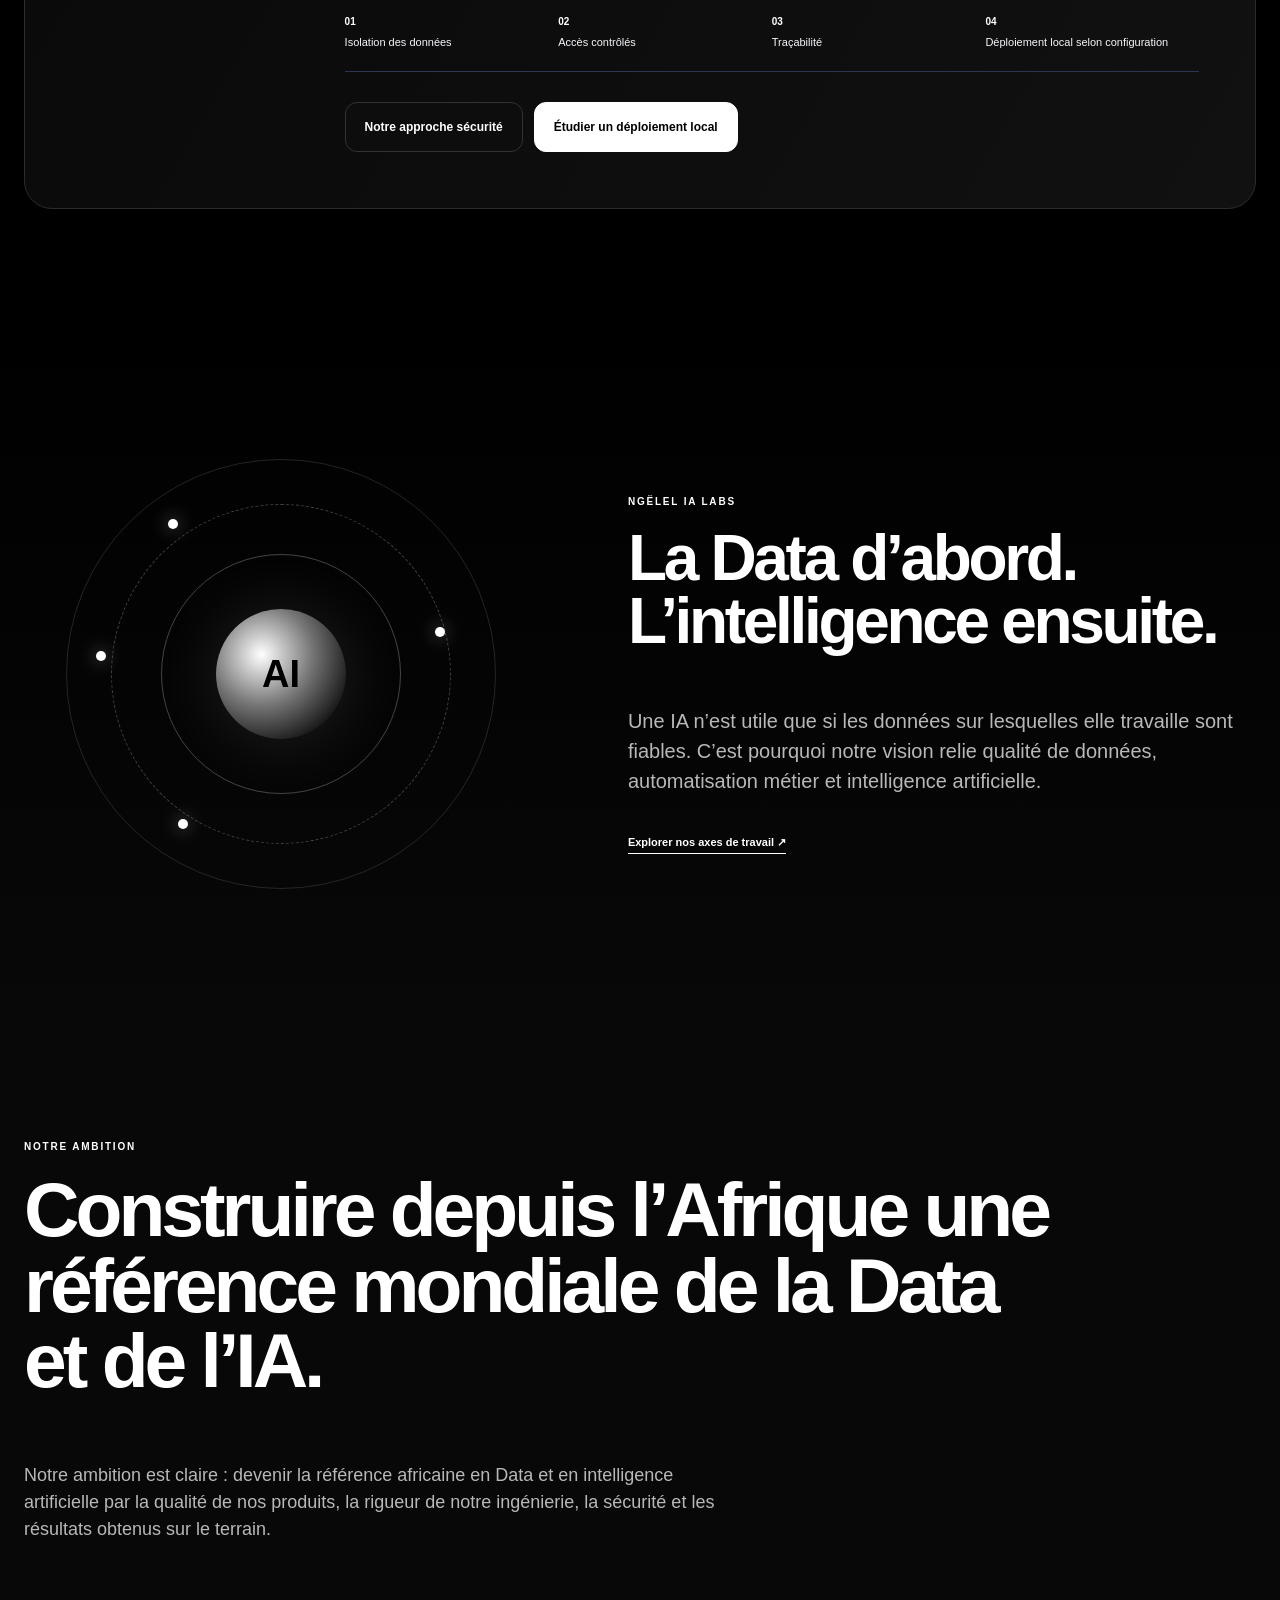
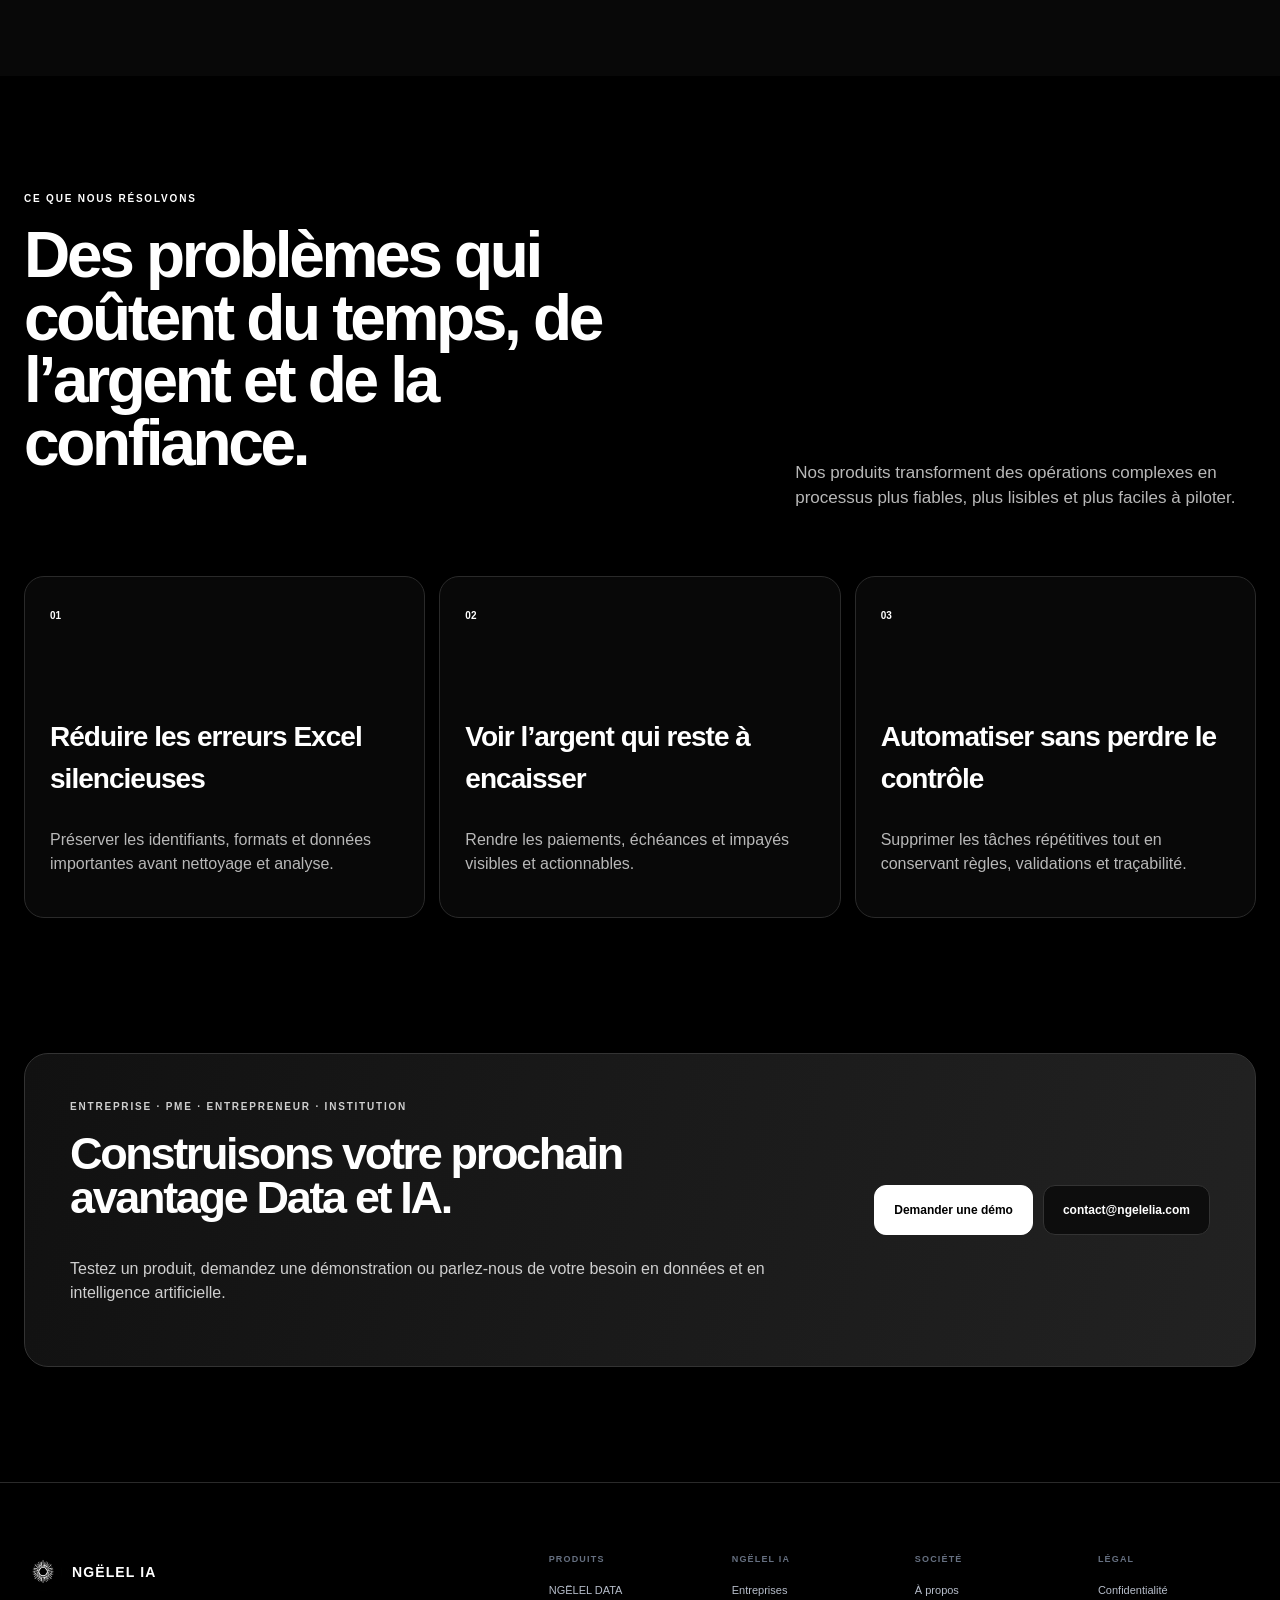
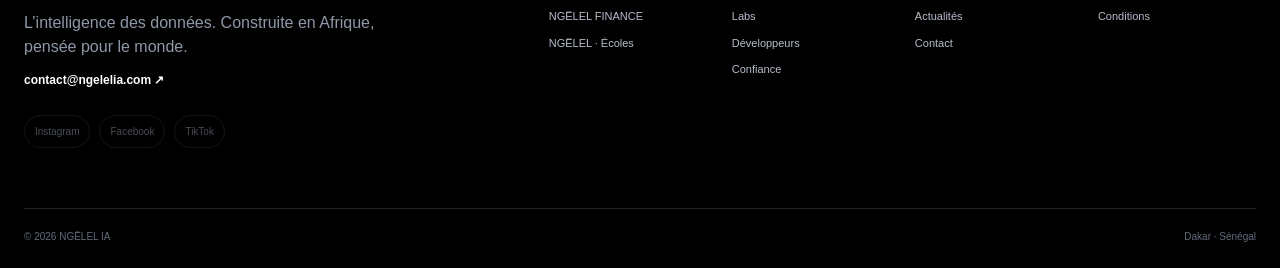
==== commit 96eb4c3d: "Masquge temporaire des produits en developpement NGËLEL FINANCE et NGËLEL Éducation sont conservés d" ====
--- a/index.html
+++ b/index.html
@@ -158,6 +158,7 @@
     <div class="tags"><span>Excel</span><span>Audit</span><span>Qualité</span><span>Automatisation</span></div>
     <a class="product-link" href="data.html">Découvrir NGËLEL DATA →</a>
    </article>
+    <!--
    <article class="product-card gestion-card reveal delay-1">
     <div class="product-meta"><span>02 / FINANCE</span><span class="live-dot"><span>Produit</span></span></div>
     <div class="mini-art invoice-art"><div></div><div></div><div></div></div>
@@ -174,6 +175,7 @@
     <div class="tags"><span>Écoles</span><span>Élèves</span><span>Scolarité</span><span>Pilotage</span></div>
     <a class="product-link" href="ecoles.html">Découvrir NGËLEL →</a>
    </article>
+    -->
   </div>
  </div>
 </section>
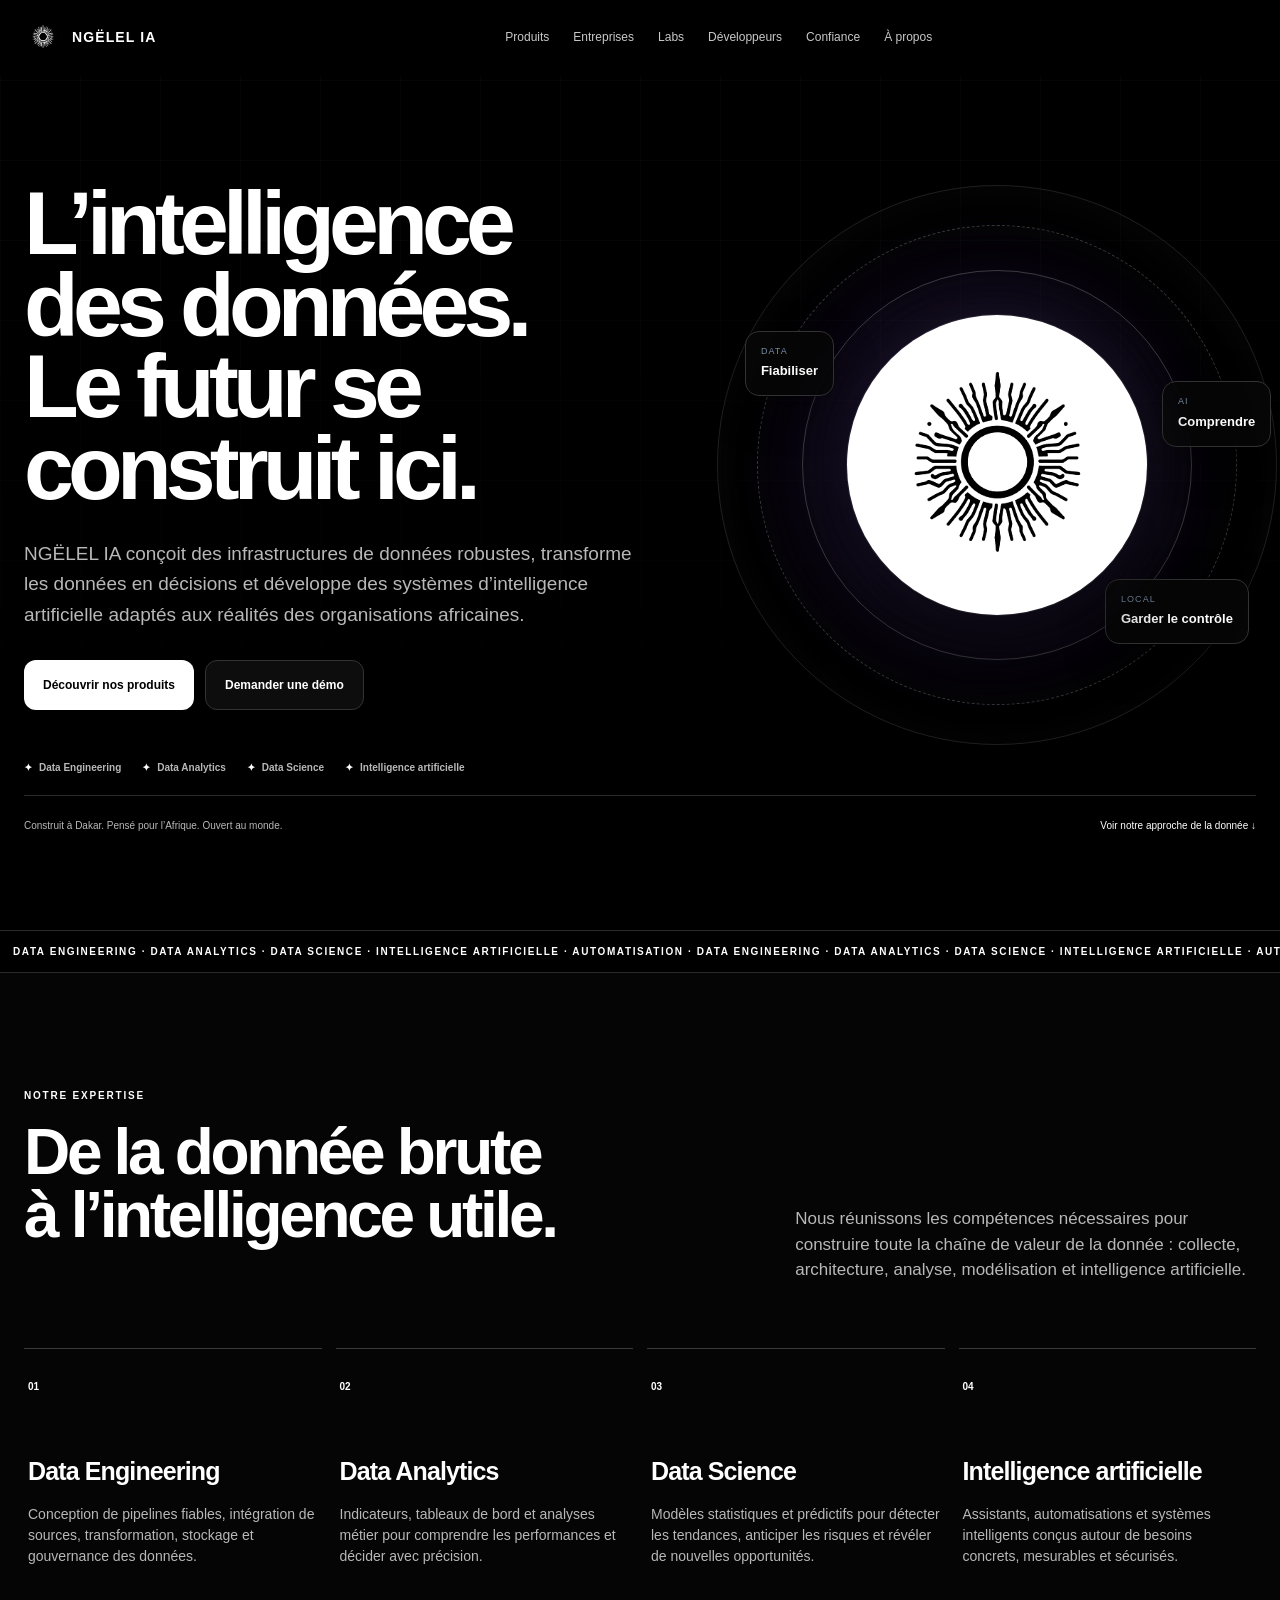
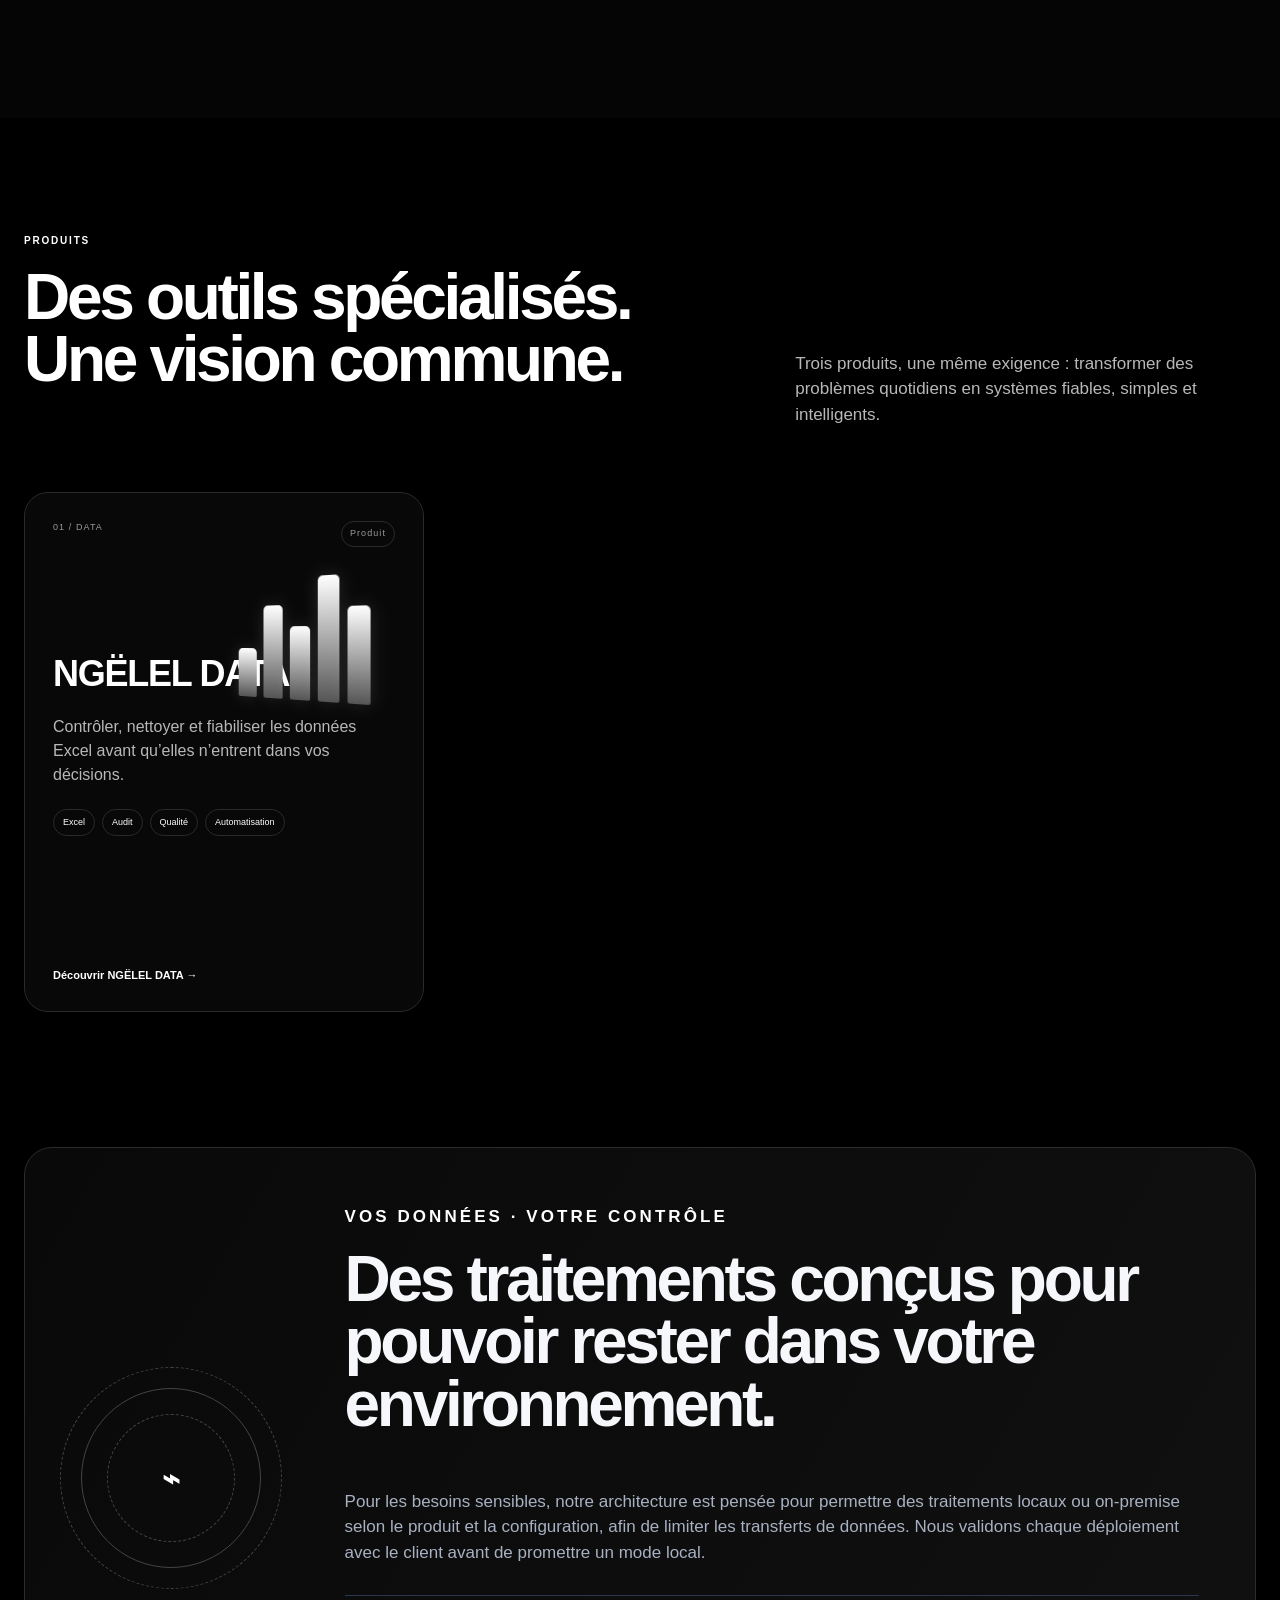
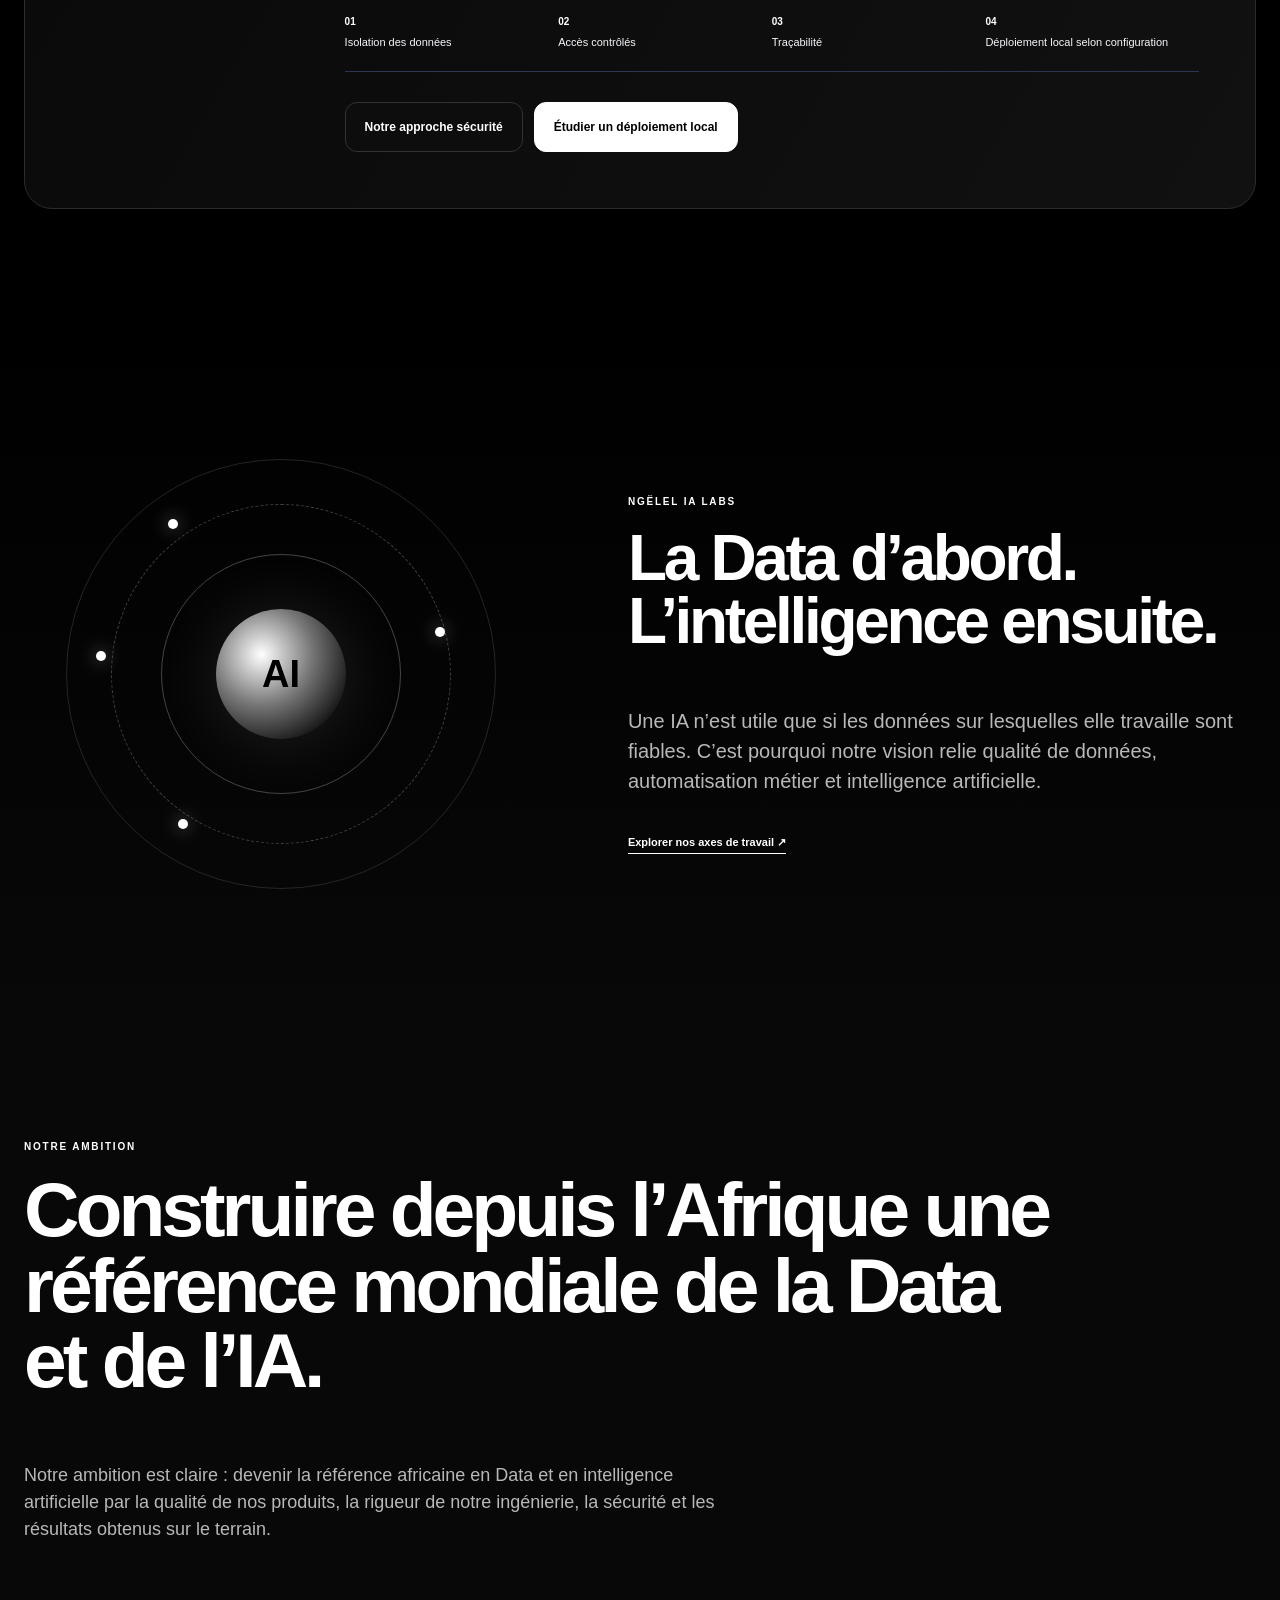
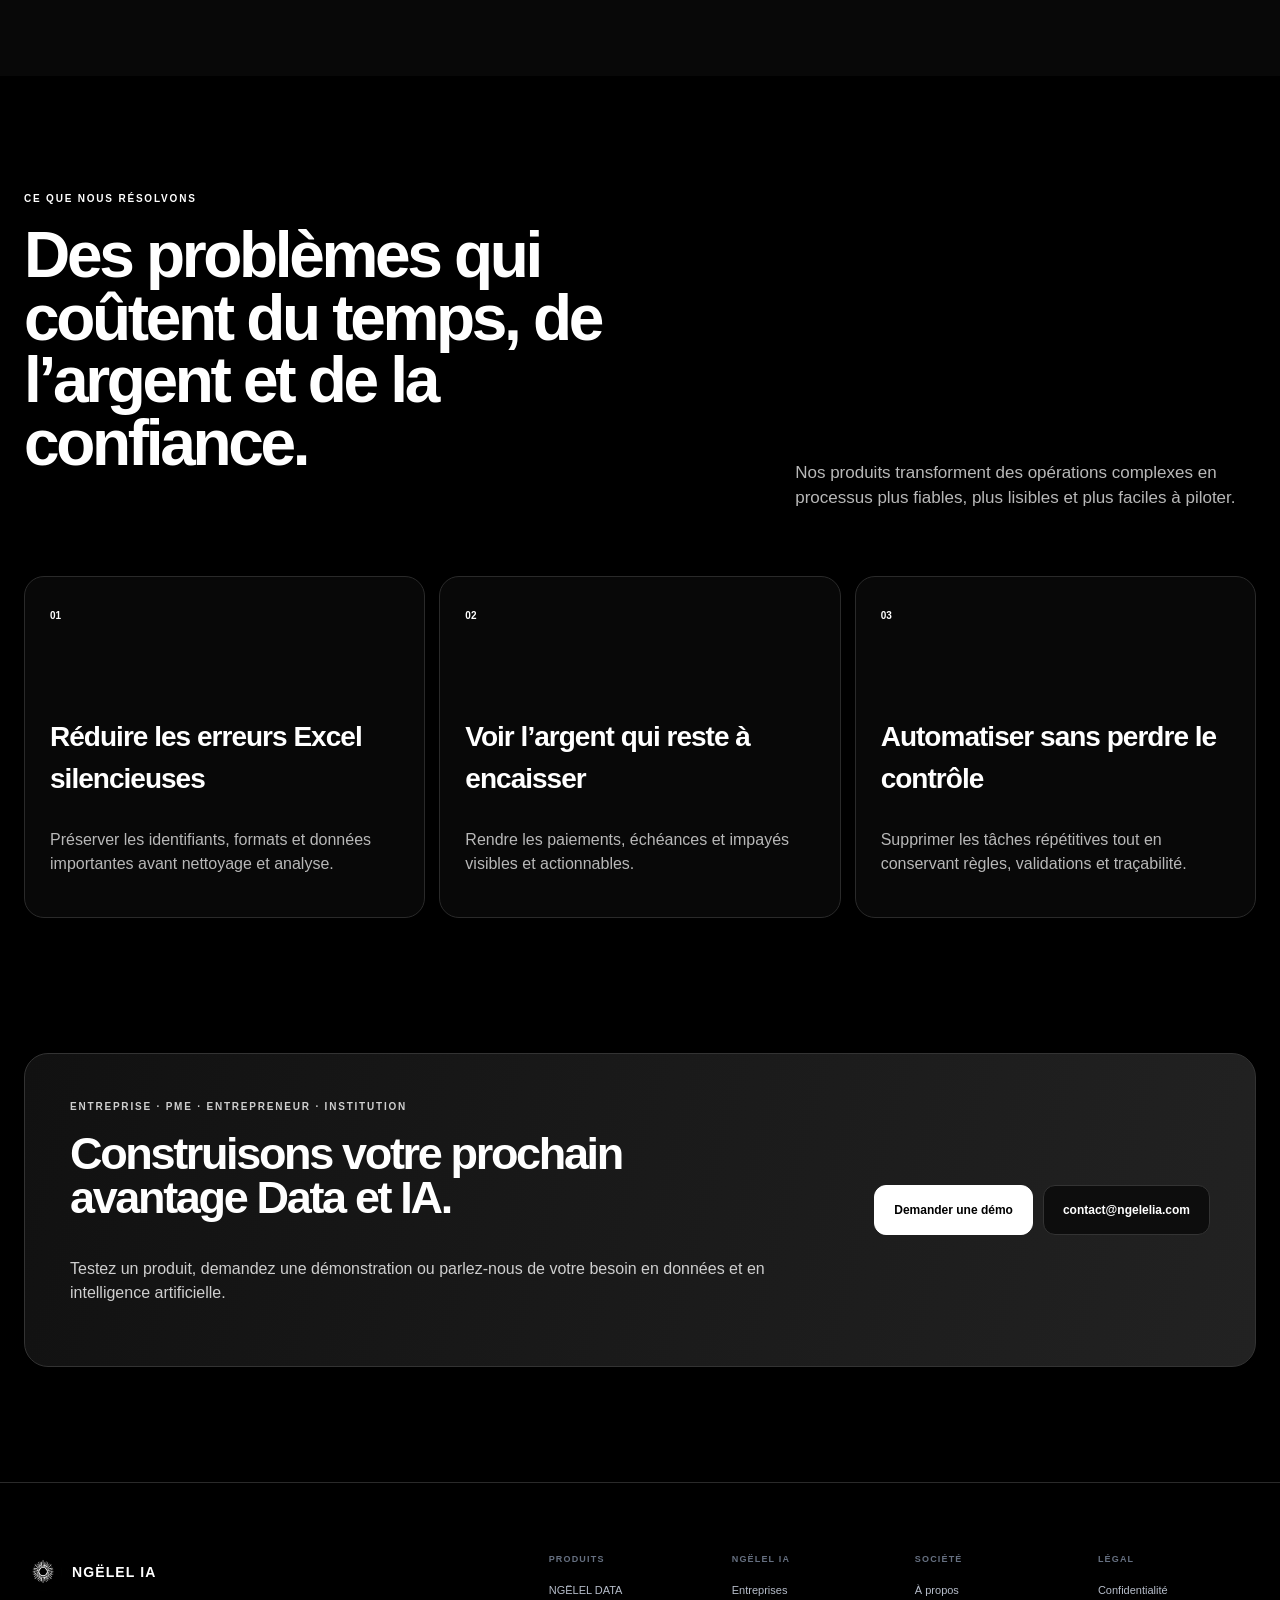
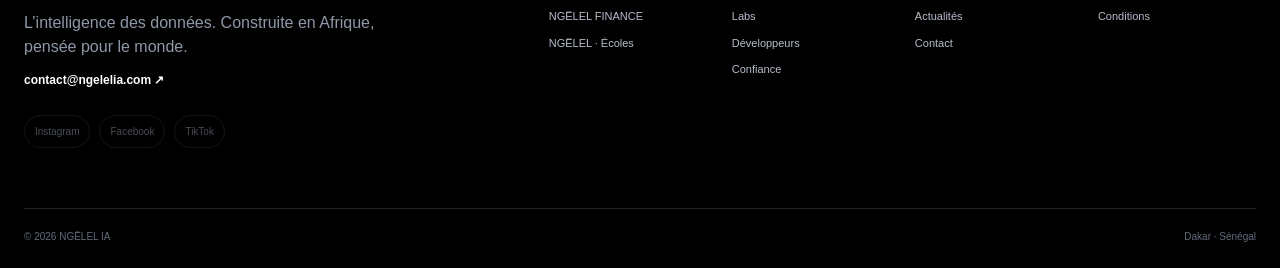
==== commit ad6512cd: "Comment out data engineering information in hero section Comment out the data engineering section in" ====
--- a/index.html
+++ b/index.html
@@ -99,7 +99,7 @@
  <div class="hero-grid-lines"></div>
  <div class="shell hero-layout">
   <div class="hero-copy reveal">
-   <div class="pill"><span class="pulse"></span><span>DATA ENGINEERING · ANALYTICS · DATA SCIENCE · IA</span></div>
+  <!-- <div class="pill"><span class="pulse"></span><span>DATA ENGINEERING · ANALYTICS · DATA SCIENCE · IA</span></div> -->
    <h1><span>L’intelligence des données.<br>Le futur se construit ici.</span></h1>
    <p class="hero-lead"><span>NGËLEL IA conçoit des infrastructures de données robustes, transforme les données en décisions et développe des systèmes d’intelligence artificielle adaptés aux réalités des organisations africaines.</span></p>
    <div class="hero-actions">
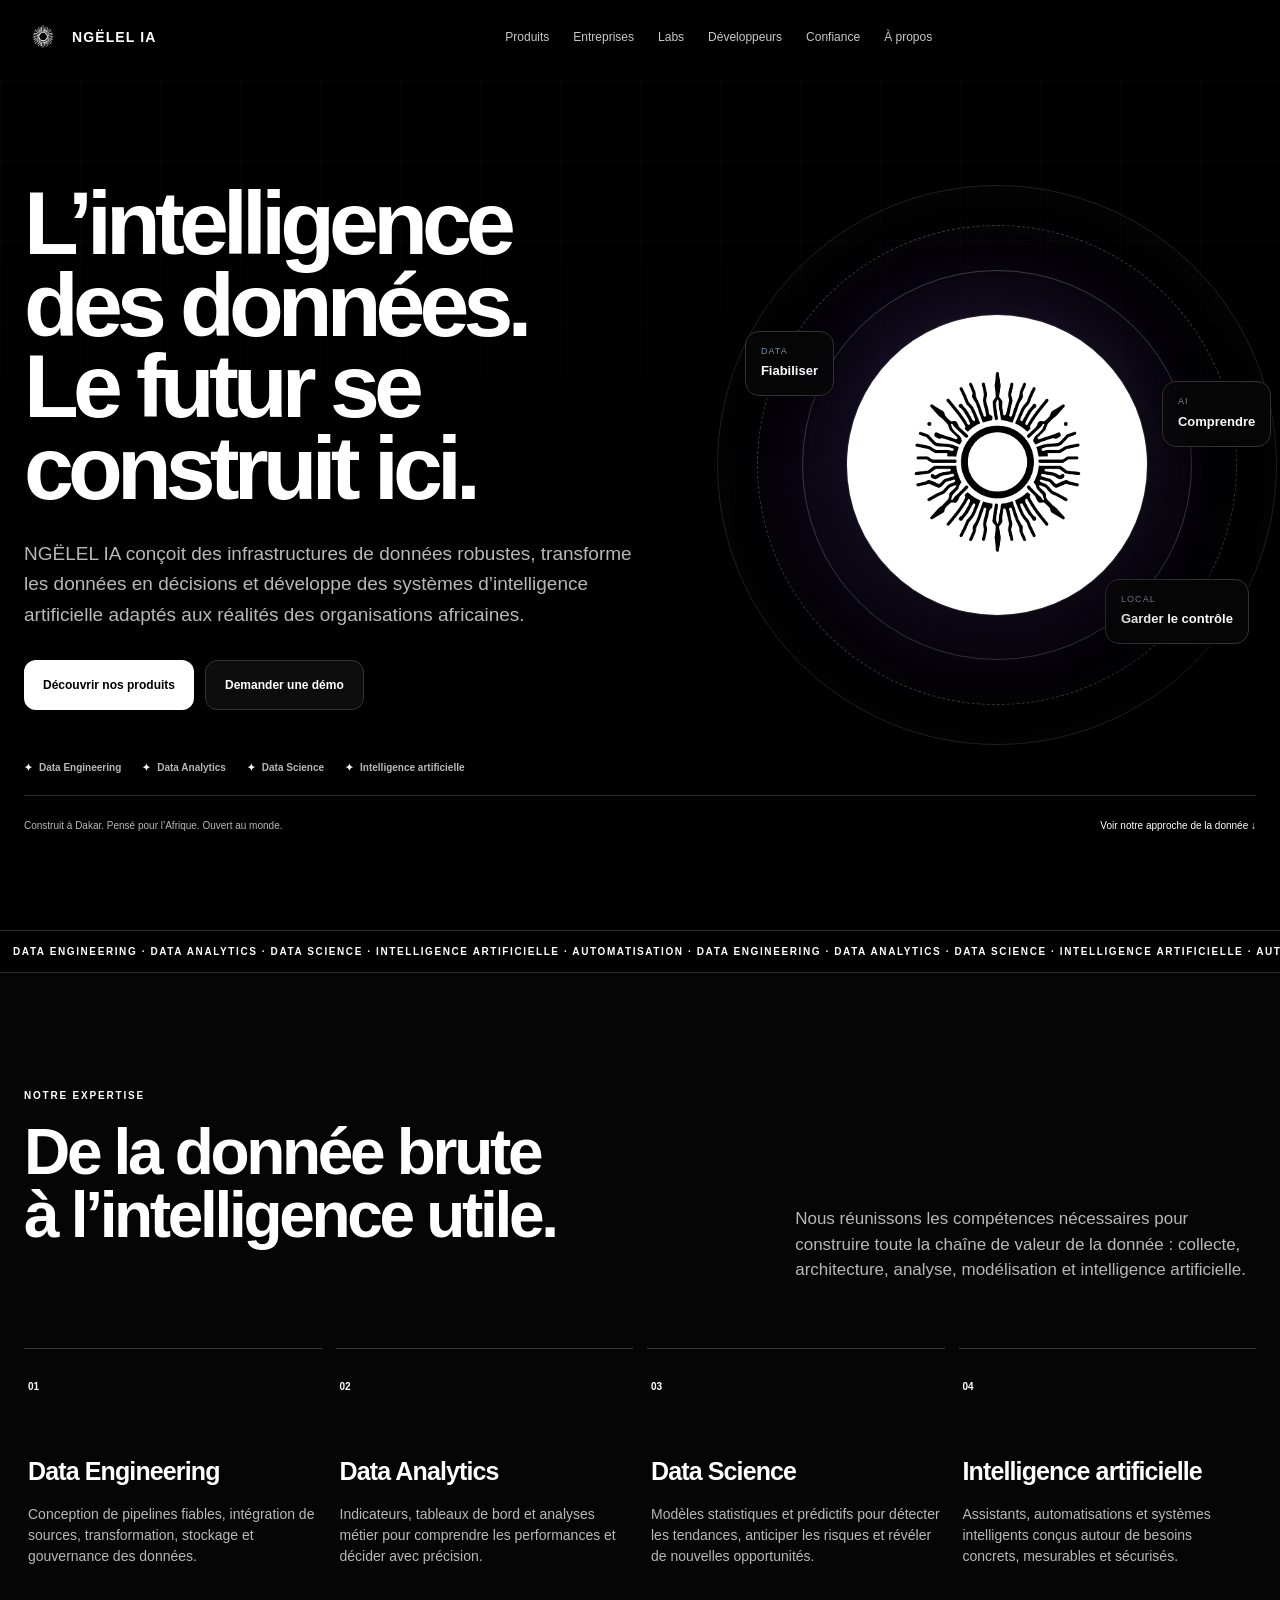
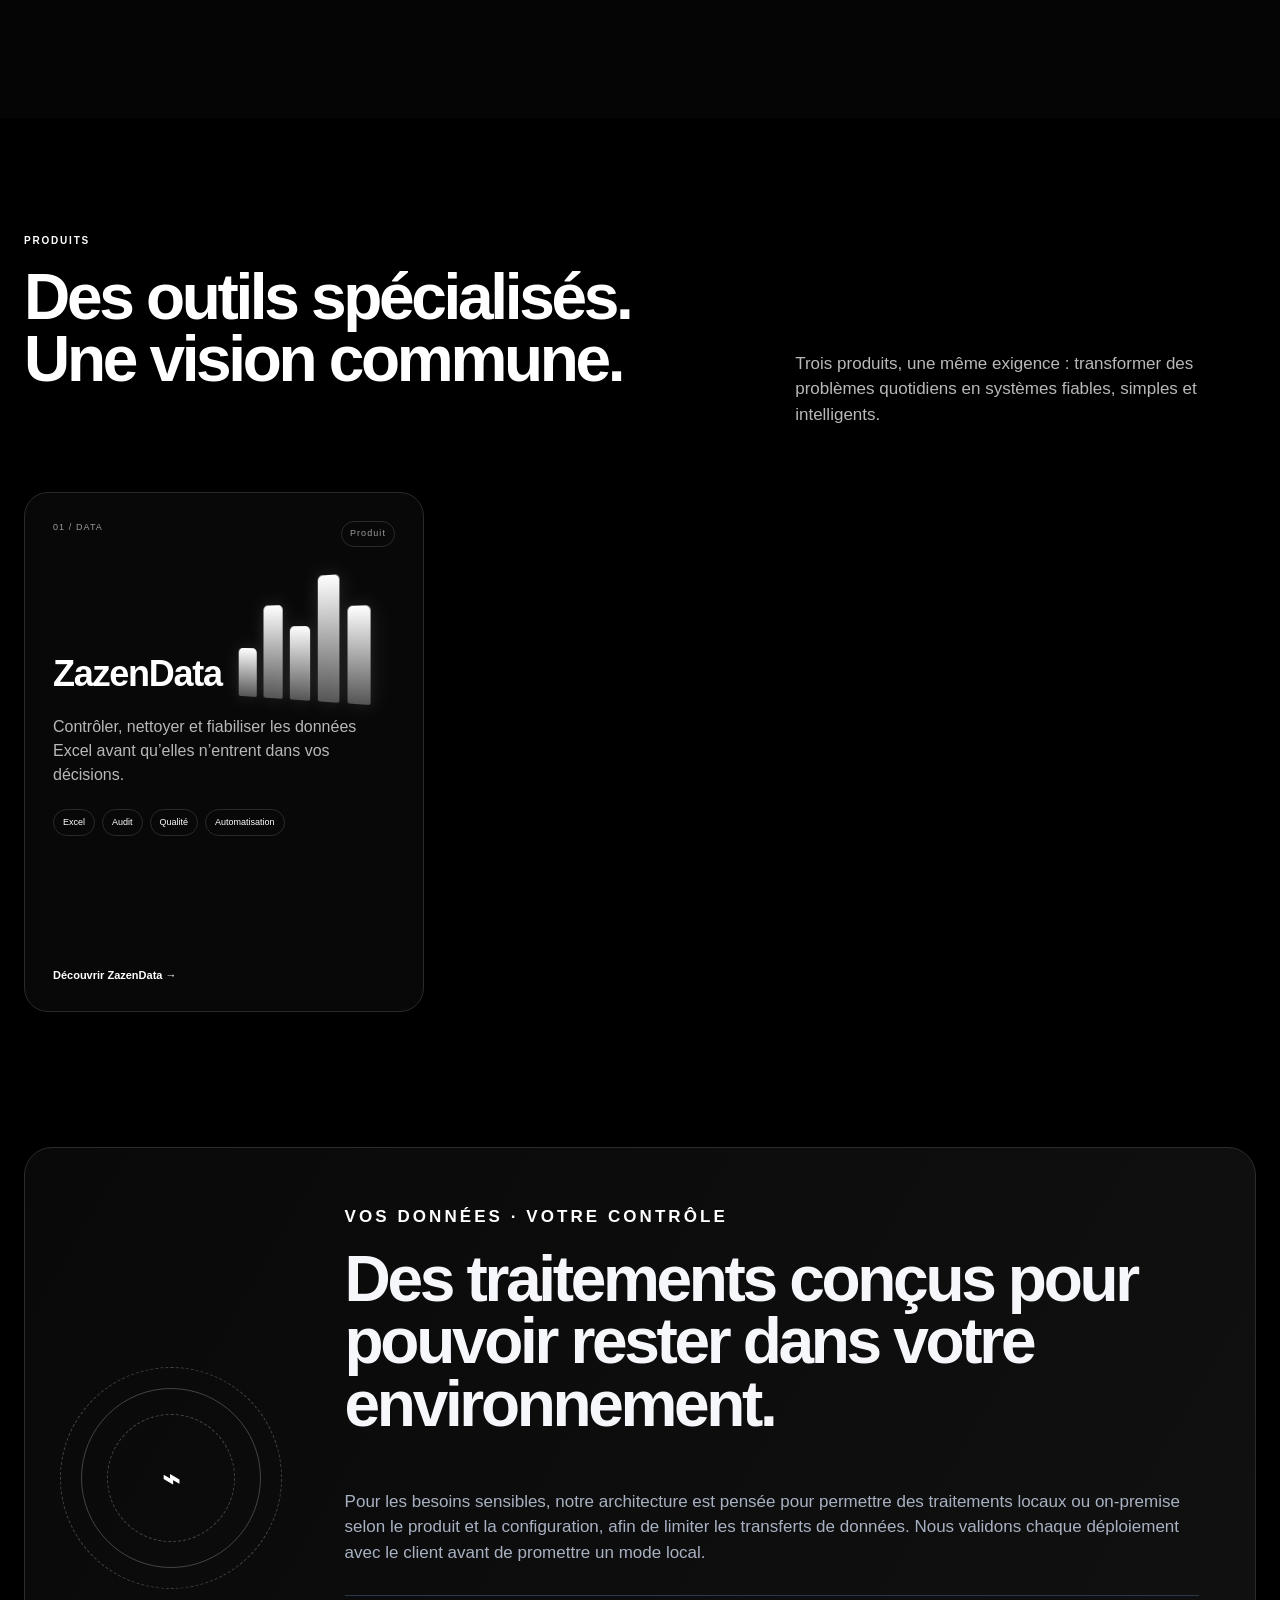
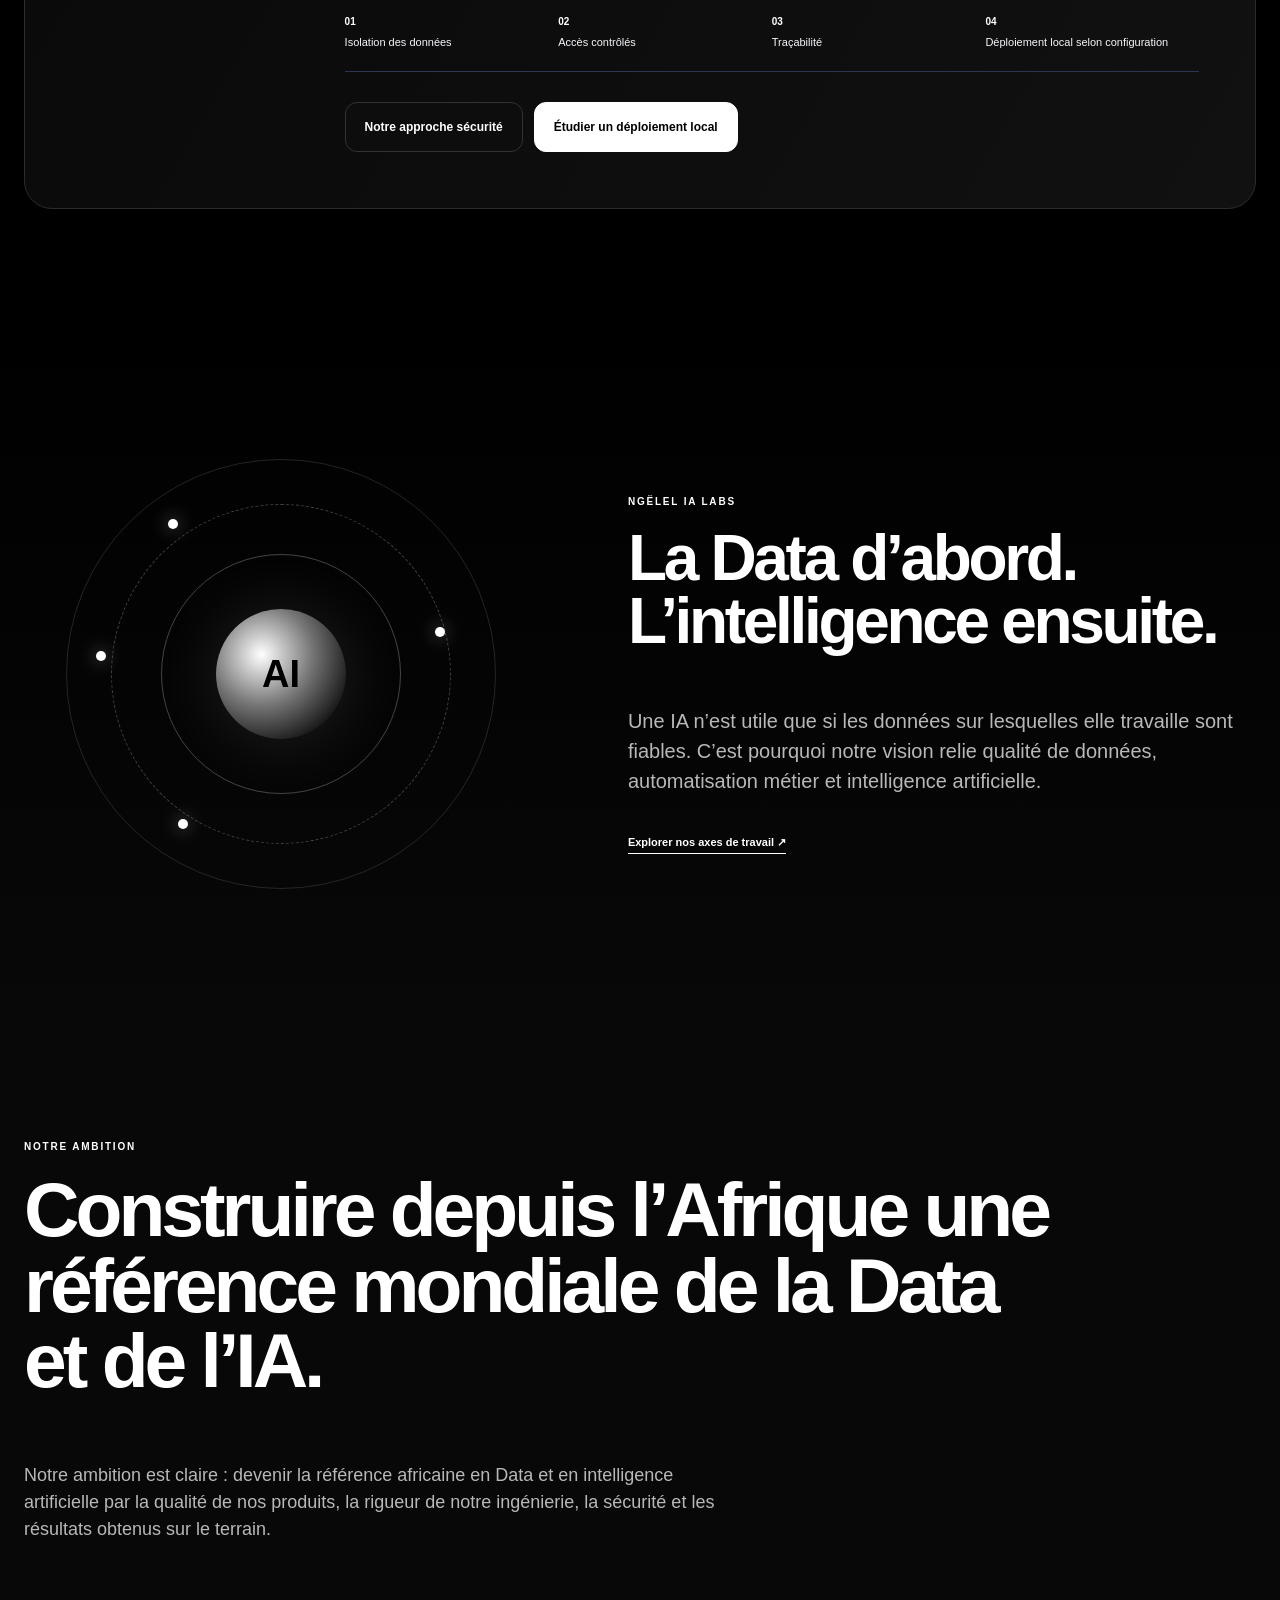
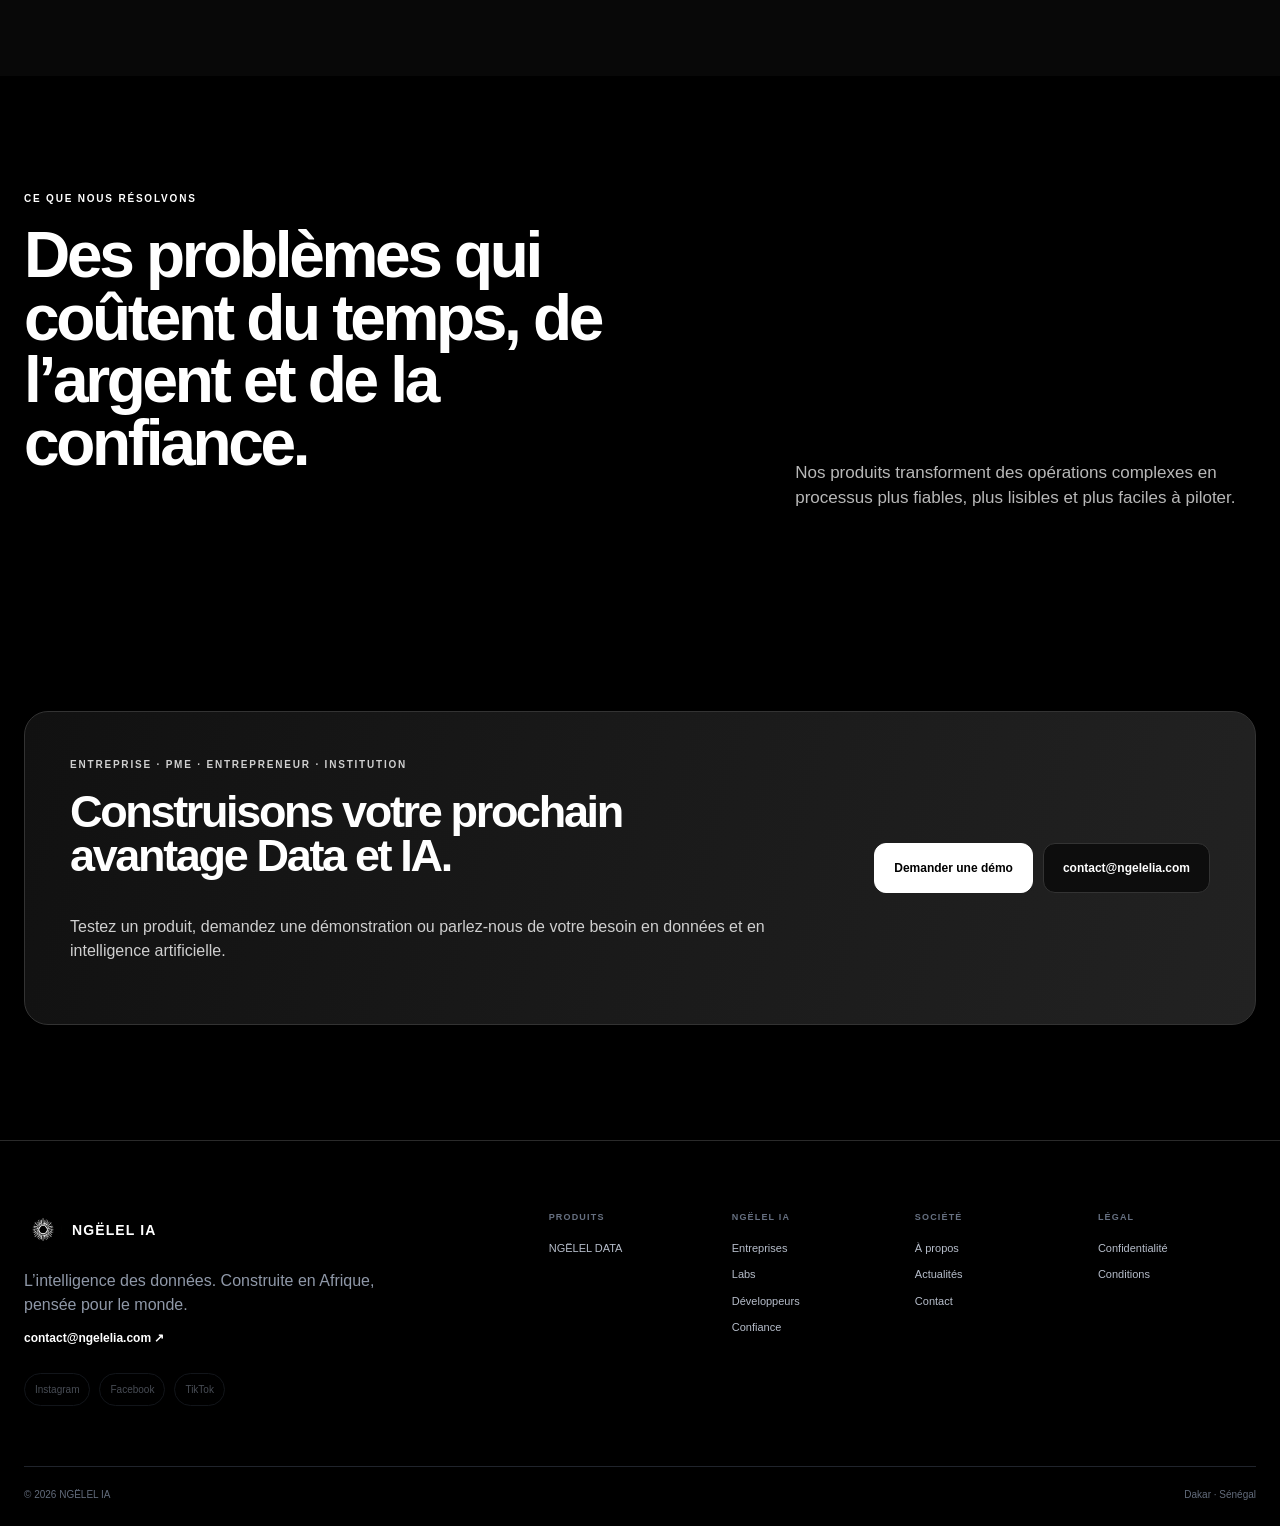
==== commit 5648843c: "Update product name and links in index.html" ====
--- a/index.html
+++ b/index.html
@@ -153,10 +153,10 @@
    <article class="product-card data-card reveal">
     <div class="product-meta"><span>01 / DATA</span><span class="live-dot"><span>Produit</span></span></div>
     <div class="mini-art data-art"><i></i><i></i><i></i><i></i><i></i></div>
-    <h3>NGËLEL DATA</h3>
+    <h3>ZazenData</h3>
     <p><span>Contrôler, nettoyer et fiabiliser les données Excel avant qu’elles n’entrent dans vos décisions.</span></p>
     <div class="tags"><span>Excel</span><span>Audit</span><span>Qualité</span><span>Automatisation</span></div>
-    <a class="product-link" href="data.html">Découvrir NGËLEL DATA →</a>
+    <a class="product-link" href="data.html">Découvrir ZazenData →</a>
    </article>
     <!--
    <article class="product-card gestion-card reveal delay-1">
@@ -223,13 +223,13 @@
 <section class="section use-cases">
  <div class="shell">
   <div class="section-head reveal"><div><p class="eyebrow"><span>CE QUE NOUS RÉSOLVONS</span></p><h2><span>Des problèmes qui coûtent du temps, de l’argent et de la confiance.</span></h2></div><p><span>Nos produits transforment des opérations complexes en processus plus fiables, plus lisibles et plus faciles à piloter.</span></p></div>
-  <div class="cases-grid">
+  <!--<div class="cases-grid">
    <article class="case reveal"><span>01</span><h3><span>Réduire les erreurs Excel silencieuses</span></h3><p><span>Préserver les identifiants, formats et données importantes avant nettoyage et analyse.</span></p></article>
    <article class="case reveal delay-1"><span>02</span><h3><span>Voir l’argent qui reste à encaisser</span></h3><p><span>Rendre les paiements, échéances et impayés visibles et actionnables.</span></p></article>
    <article class="case reveal delay-2"><span>03</span><h3><span>Automatiser sans perdre le contrôle</span></h3><p><span>Supprimer les tâches répétitives tout en conservant règles, validations et traçabilité.</span></p></article>
-  </div>
- </div>
-</section>
+  </div> -->
+ </div>
+</section> 
 
 <section class="section contact-final">
  <div class="shell contact-banner reveal">
@@ -246,13 +246,13 @@
    <p><span>L’intelligence des données. Construite en Afrique, pensée pour le monde.</span></p>
    <a class="footer-mail" href="mailto:contact@ngelelia.com">contact@ngelelia.com ↗</a>
    <div class="socials">
-     <a data-social="instagram" href="#" aria-disabled="true">Instagram</a>
-     <a data-social="facebook" href="#" aria-disabled="true">Facebook</a>
-     <a data-social="tiktok" href="#" aria-disabled="true">TikTok</a>
+     <a data-social="instagram" href="https://www.instagram.com/ia_ngelel?igsi=MXMxN2wydGRxdTY5eQ%3D%3D&utm_source=qr" aria-disabled="true">Instagram</a>
+     <a data-social="facebook" href="https://www.facebook.com/profile.php?id=61593532836645" aria-disabled="true">Facebook</a>
+     <a data-social="tiktok" href="https://www.tiktok.com/@ai_ngelel?_r=1&_t=ZN-99LaPThLyQV" aria-disabled="true">TikTok</a>
    </div>
   </div>
   <div class="footer-links">
-   <div><strong><span>Produits</span></strong><a href="data.html">NGËLEL DATA</a><a href="gestion.html">NGËLEL FINANCE</a><a href="ecoles.html">NGËLEL · Écoles</a></div>
+   <div><strong><span>Produits</span></strong><a href="data.html">NGËLEL DATA</a></div>
    <div><strong>NGËLEL IA</strong><a href="enterprise.html"><span>Entreprises</span></a><a href="labs.html">Labs</a><a href="developers.html"><span>Développeurs</span></a><a href="security.html"><span>Confiance</span></a></div>
    <div><strong><span>Société</span></strong><a href="company.html"><span>À propos</span></a><a href="news.html"><span>Actualités</span></a><a href="contact.html">Contact</a></div>
    <div><strong><span>Légal</span></strong><a href="privacy.html"><span>Confidentialité</span></a><a href="terms.html"><span>Conditions</span></a></div>
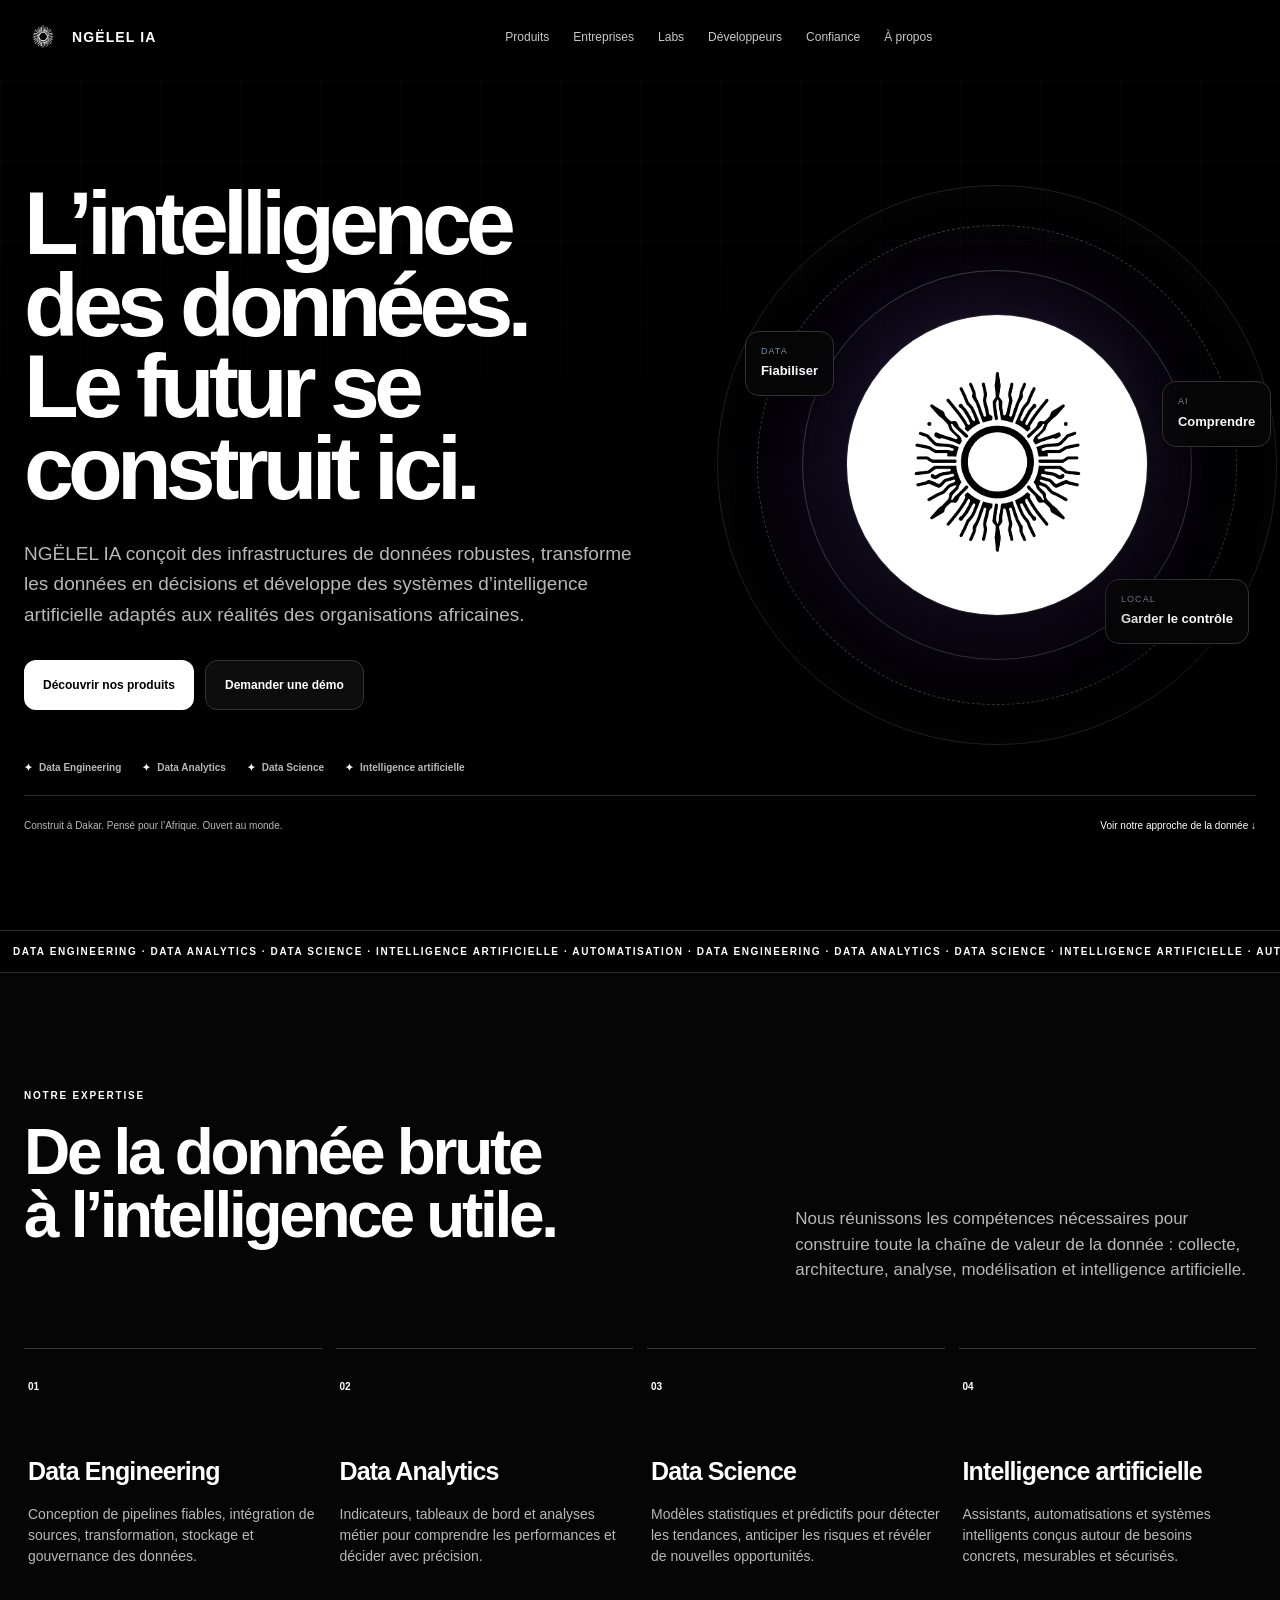
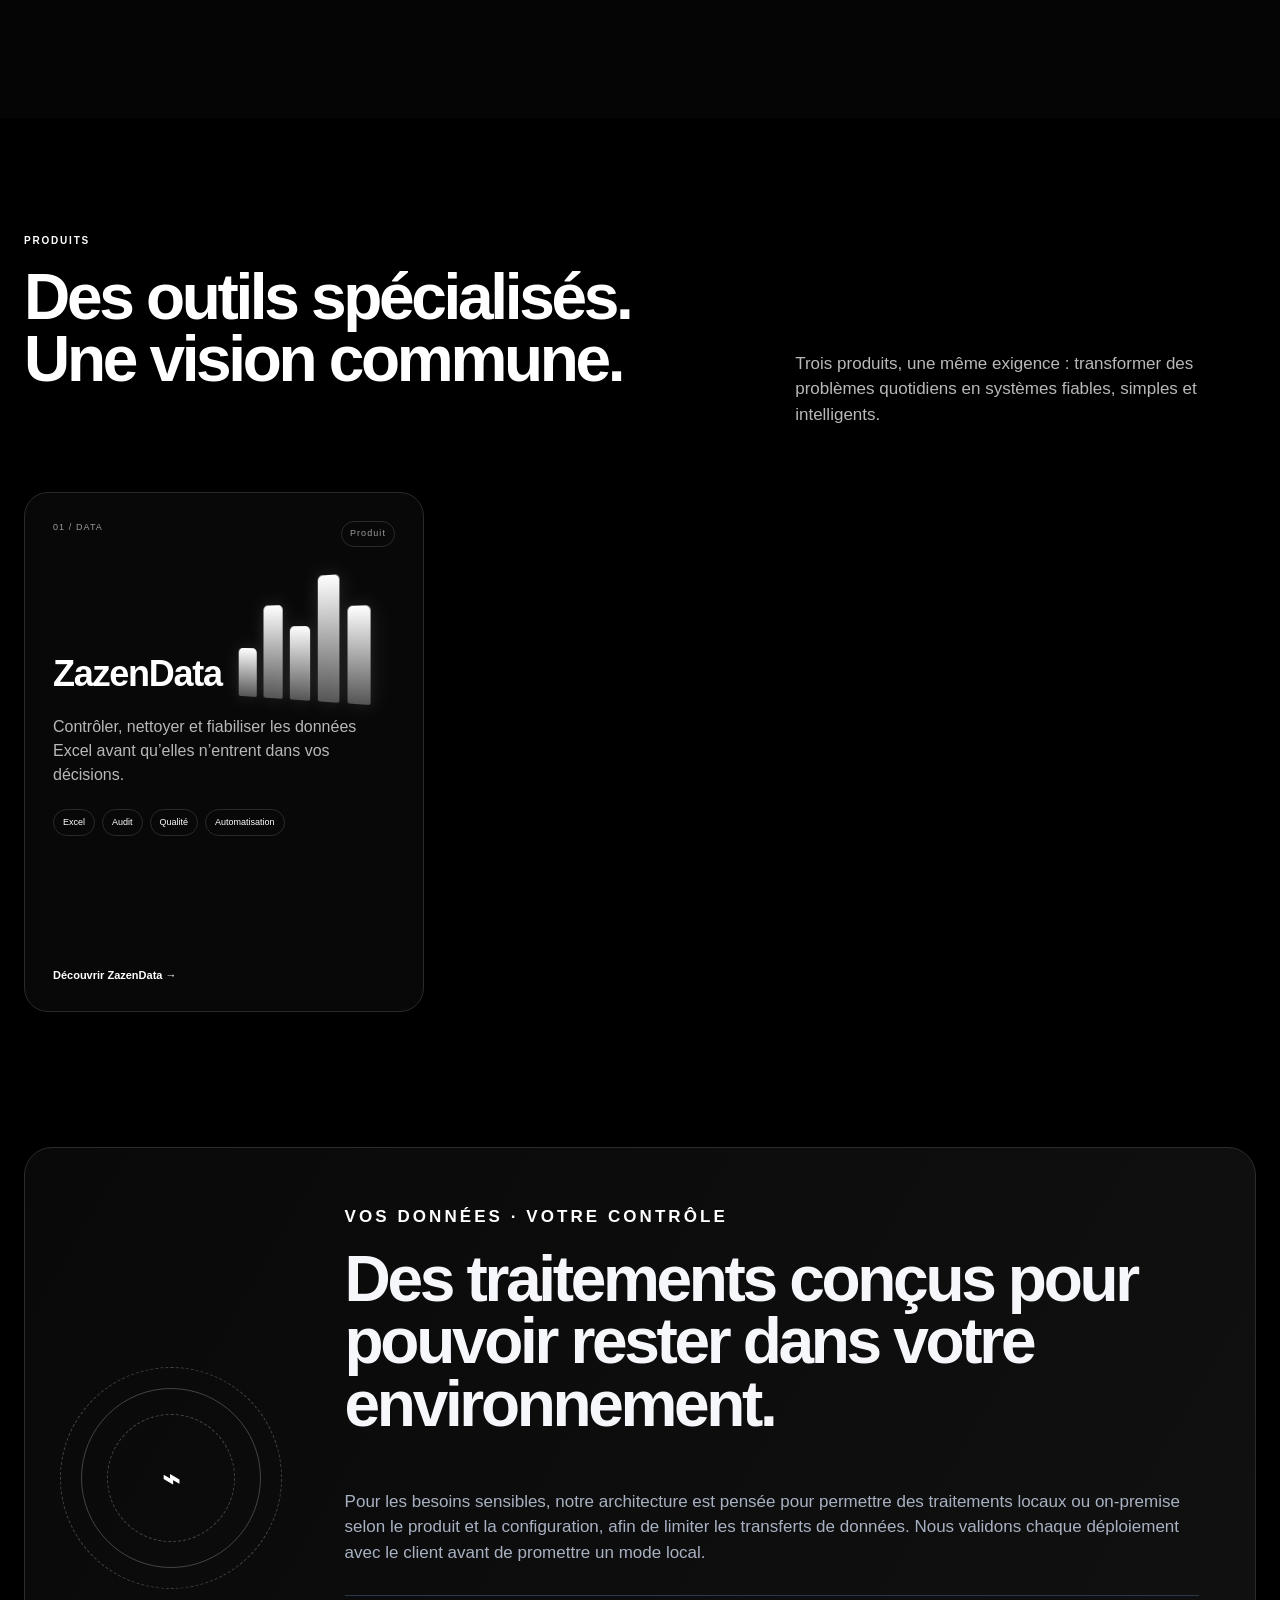
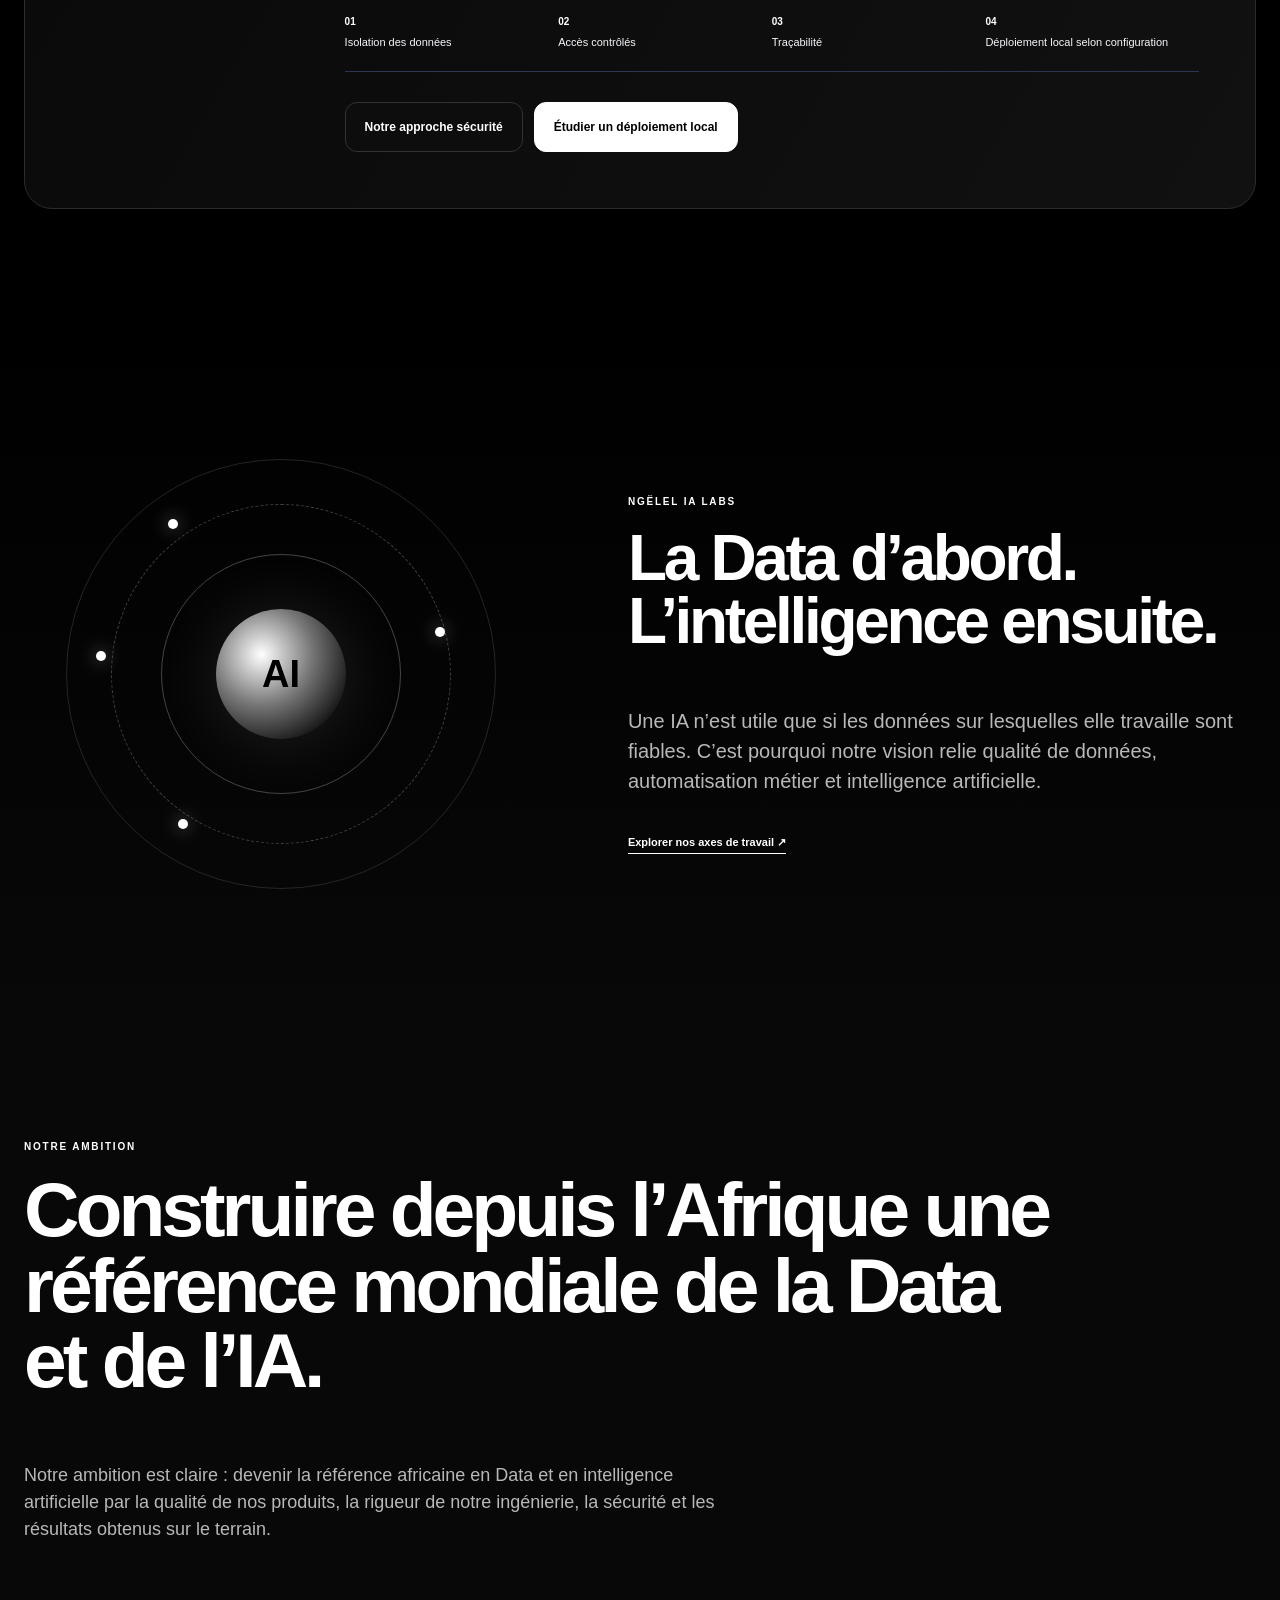
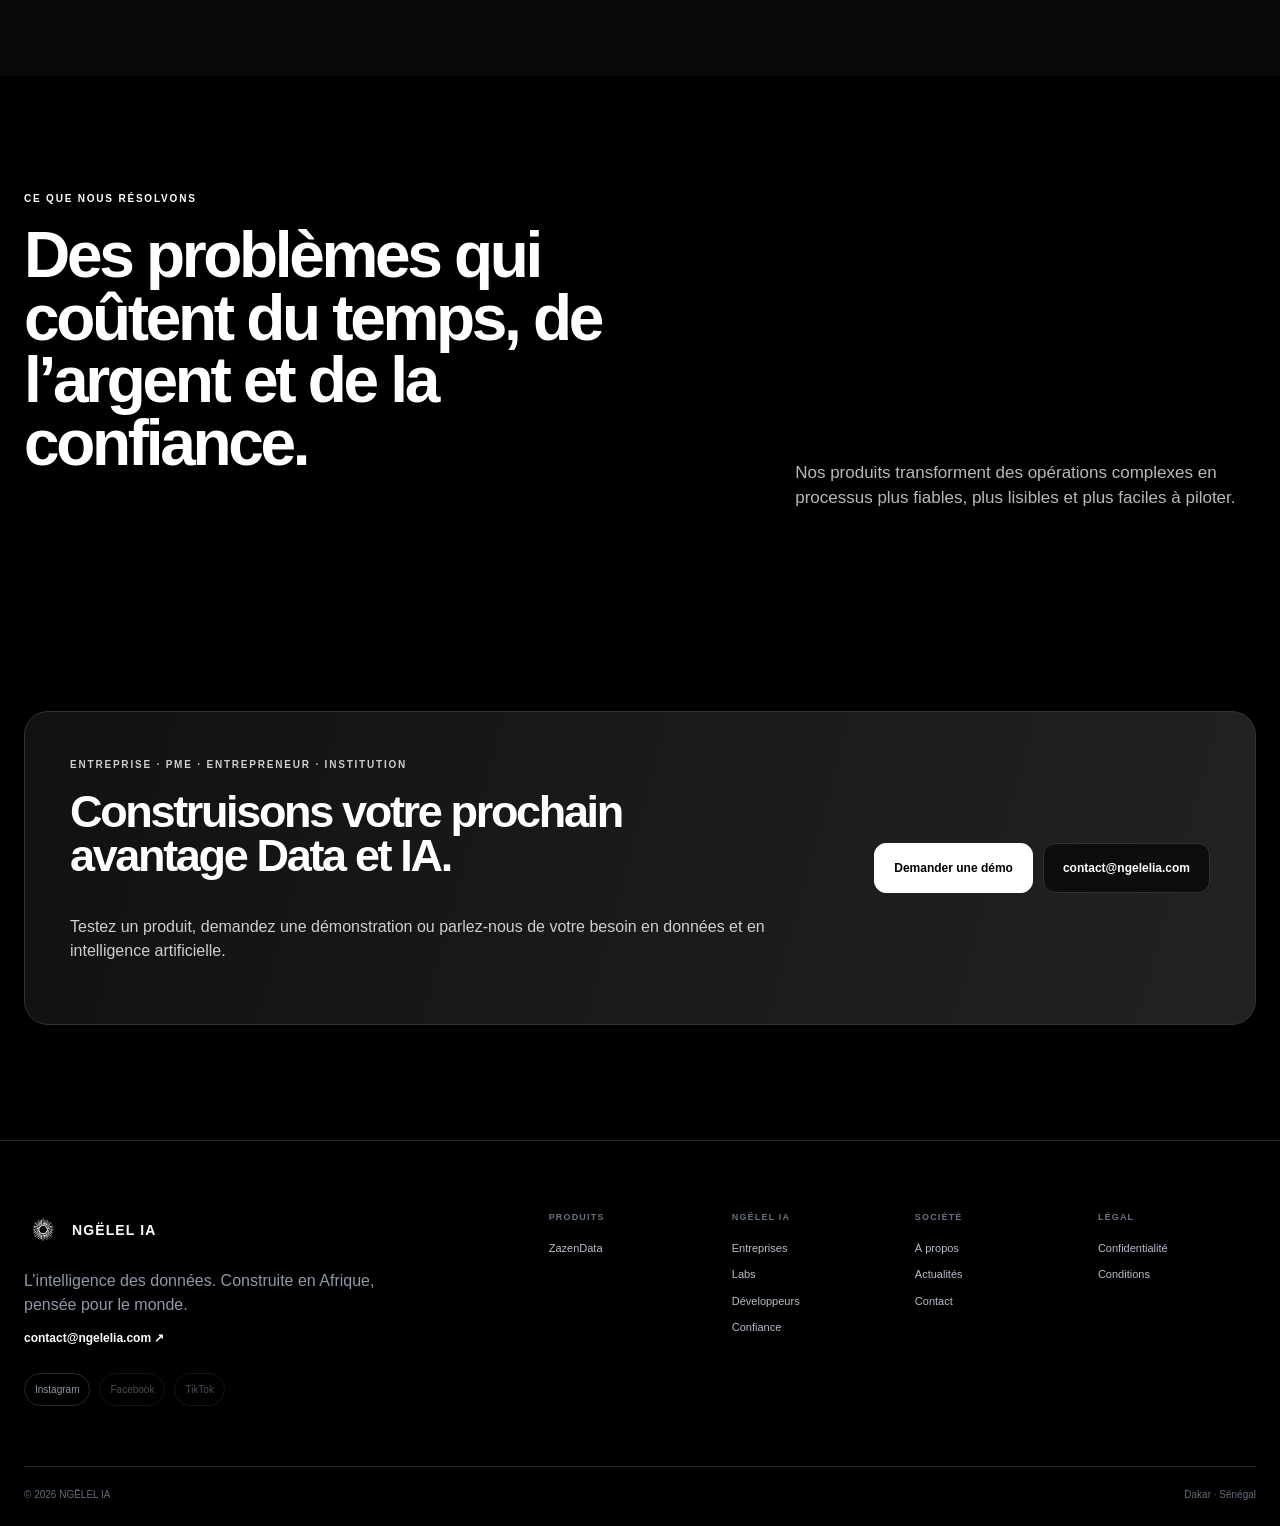
==== commit f1f64d19: "Update product name from NGËLEL DATA to ZazenData" ====
--- a/index.html
+++ b/index.html
@@ -246,13 +246,13 @@
    <p><span>L’intelligence des données. Construite en Afrique, pensée pour le monde.</span></p>
    <a class="footer-mail" href="mailto:contact@ngelelia.com">contact@ngelelia.com ↗</a>
    <div class="socials">
-     <a data-social="instagram" href="https://www.instagram.com/ia_ngelel?igsi=MXMxN2wydGRxdTY5eQ%3D%3D&utm_source=qr" aria-disabled="true">Instagram</a>
+     <a data-social="instagram" href="https://www.instagram.com/ia_ngelel?igsi=MXMxN2wydGRxdTY5eQ%3D%3D&utm_source=qr">Instagram</a>
      <a data-social="facebook" href="https://www.facebook.com/profile.php?id=61593532836645" aria-disabled="true">Facebook</a>
      <a data-social="tiktok" href="https://www.tiktok.com/@ai_ngelel?_r=1&_t=ZN-99LaPThLyQV" aria-disabled="true">TikTok</a>
    </div>
   </div>
   <div class="footer-links">
-   <div><strong><span>Produits</span></strong><a href="data.html">NGËLEL DATA</a></div>
+   <div><strong><span>Produits</span></strong><a href="data.html">ZazenData</a></div>
    <div><strong>NGËLEL IA</strong><a href="enterprise.html"><span>Entreprises</span></a><a href="labs.html">Labs</a><a href="developers.html"><span>Développeurs</span></a><a href="security.html"><span>Confiance</span></a></div>
    <div><strong><span>Société</span></strong><a href="company.html"><span>À propos</span></a><a href="news.html"><span>Actualités</span></a><a href="contact.html">Contact</a></div>
    <div><strong><span>Légal</span></strong><a href="privacy.html"><span>Confidentialité</span></a><a href="terms.html"><span>Conditions</span></a></div>
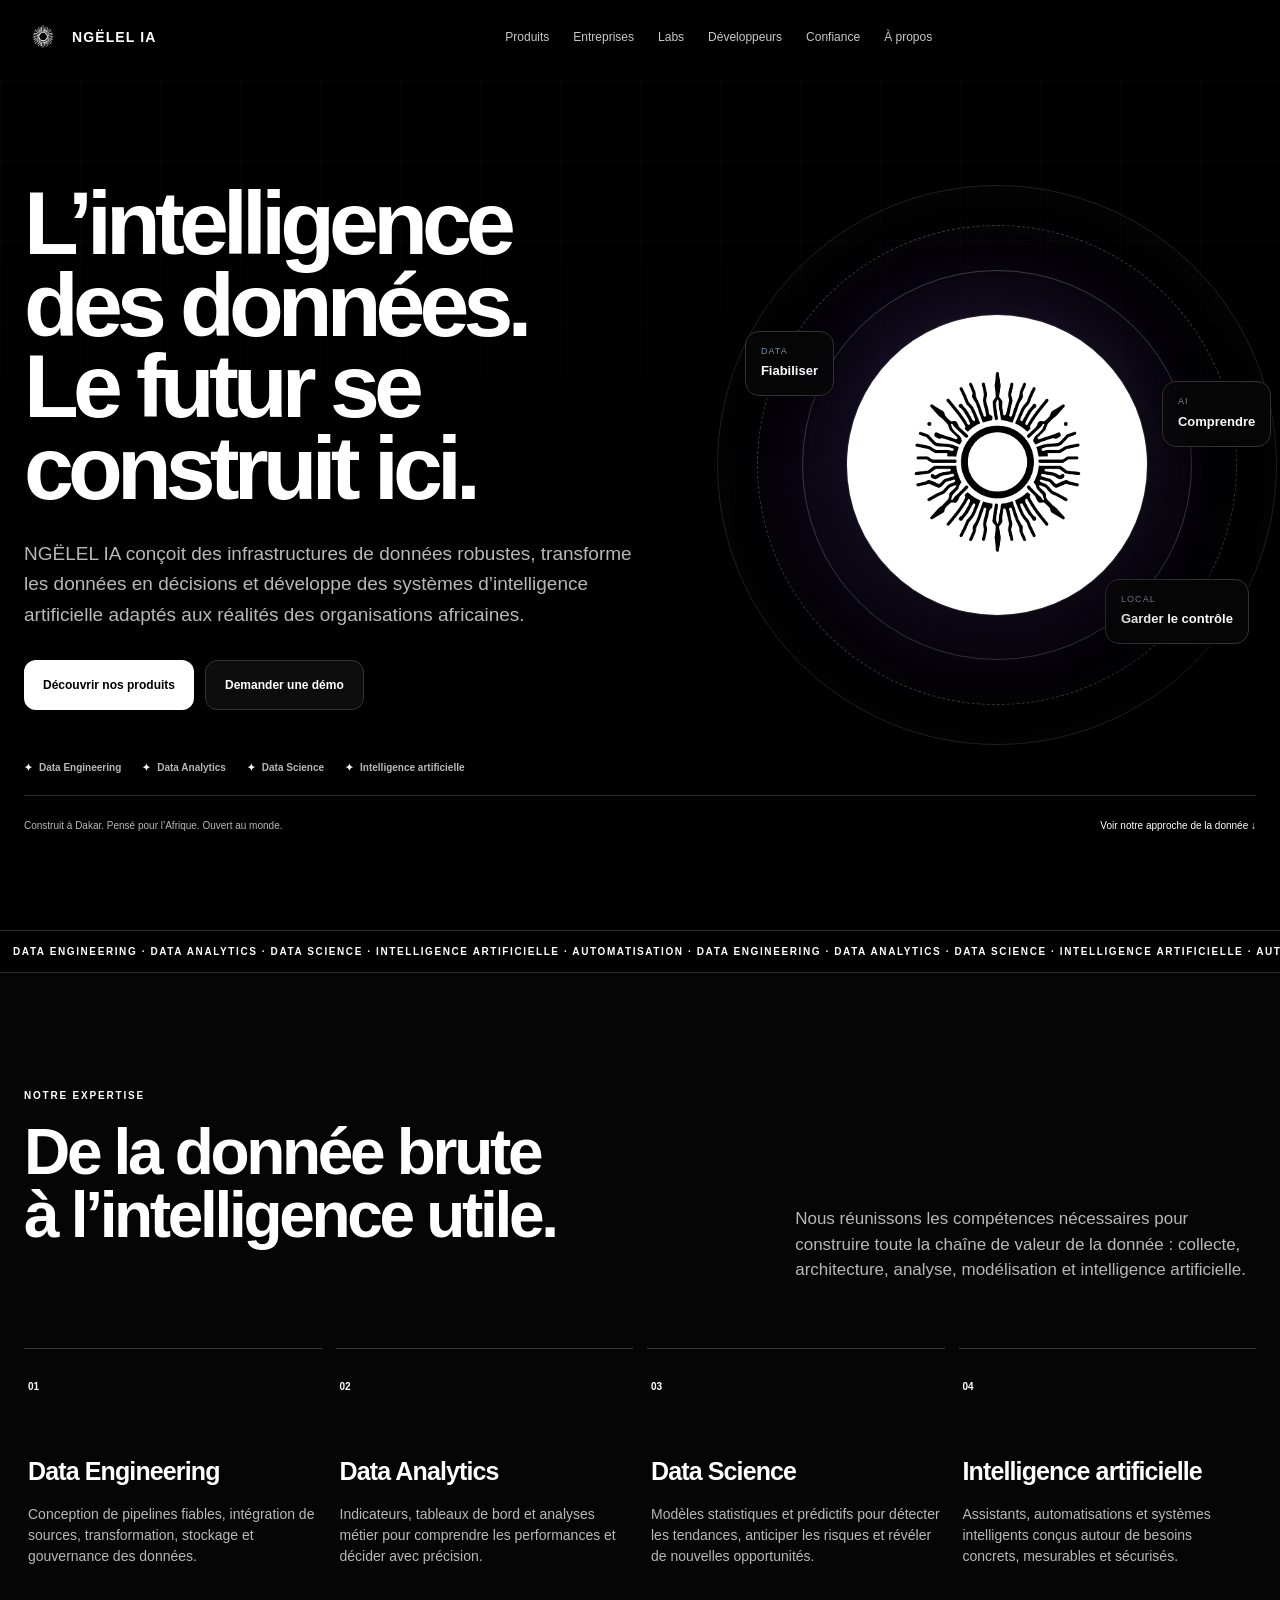
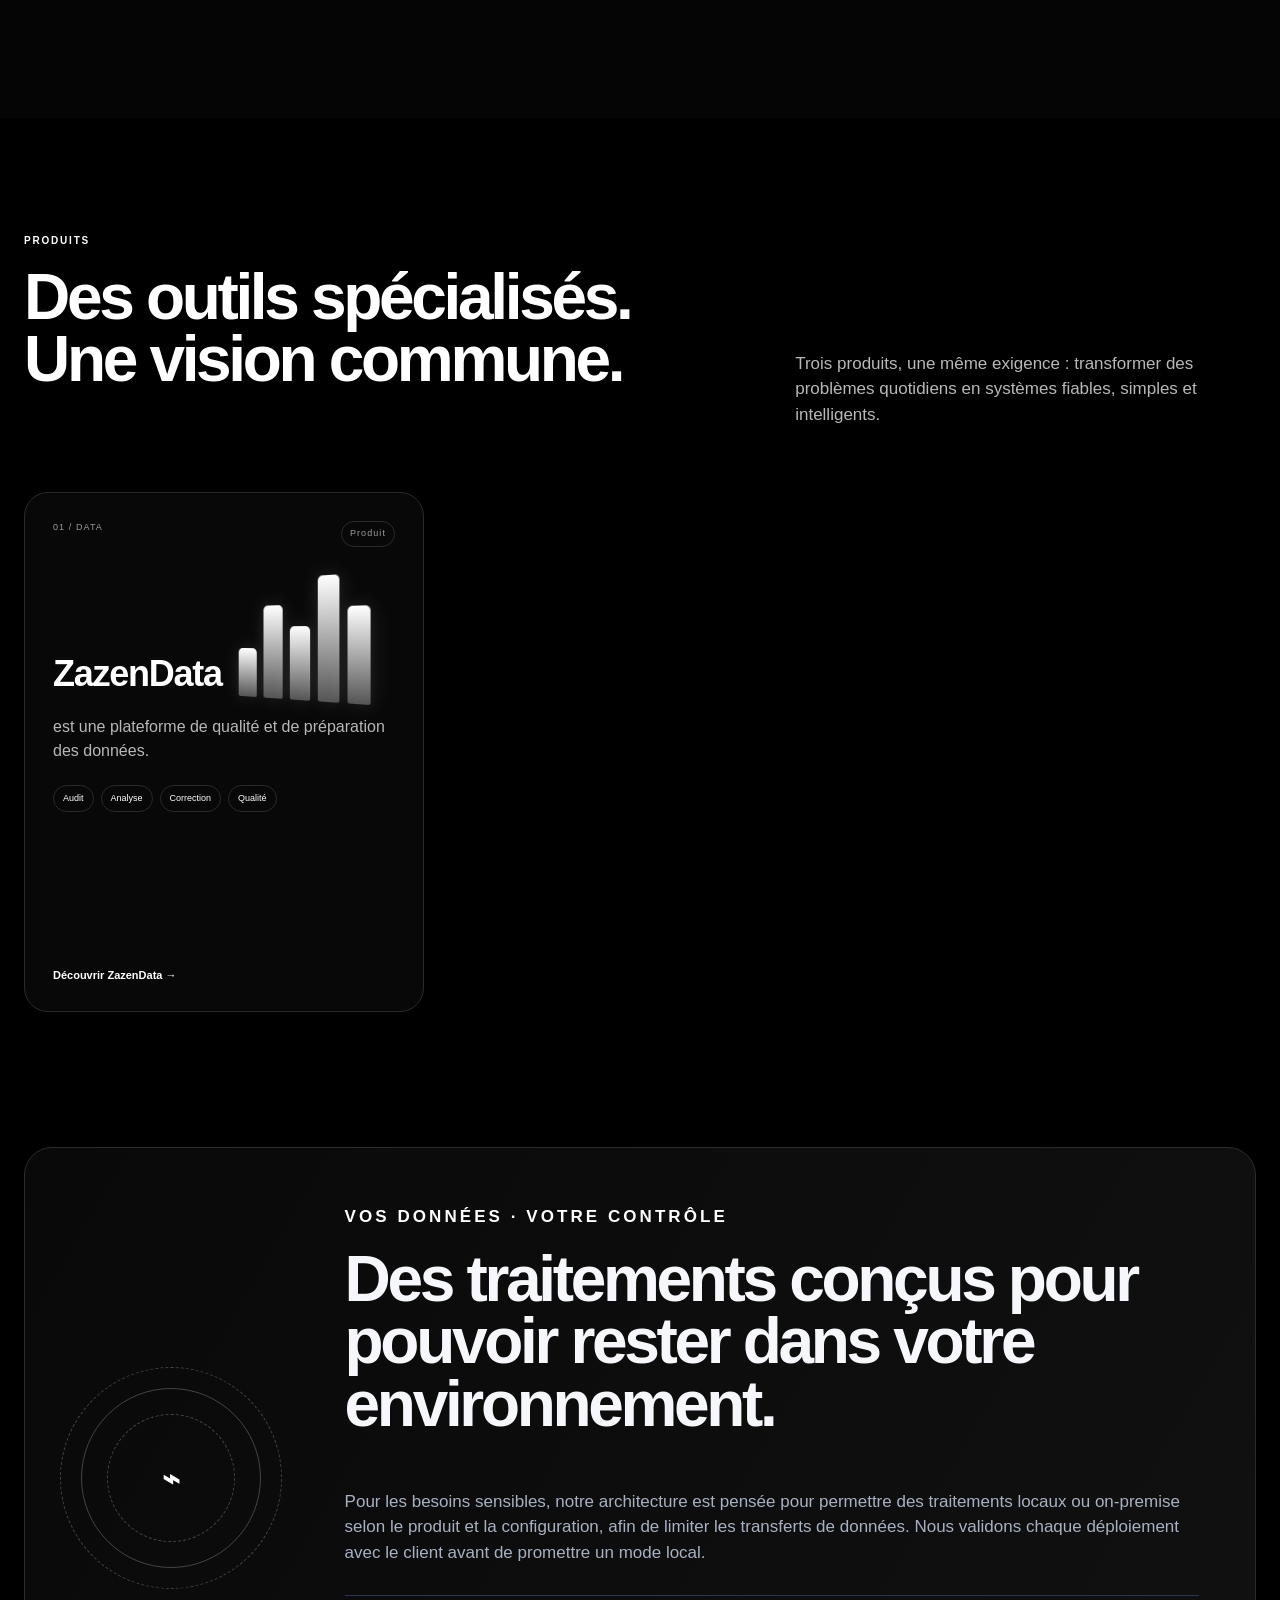
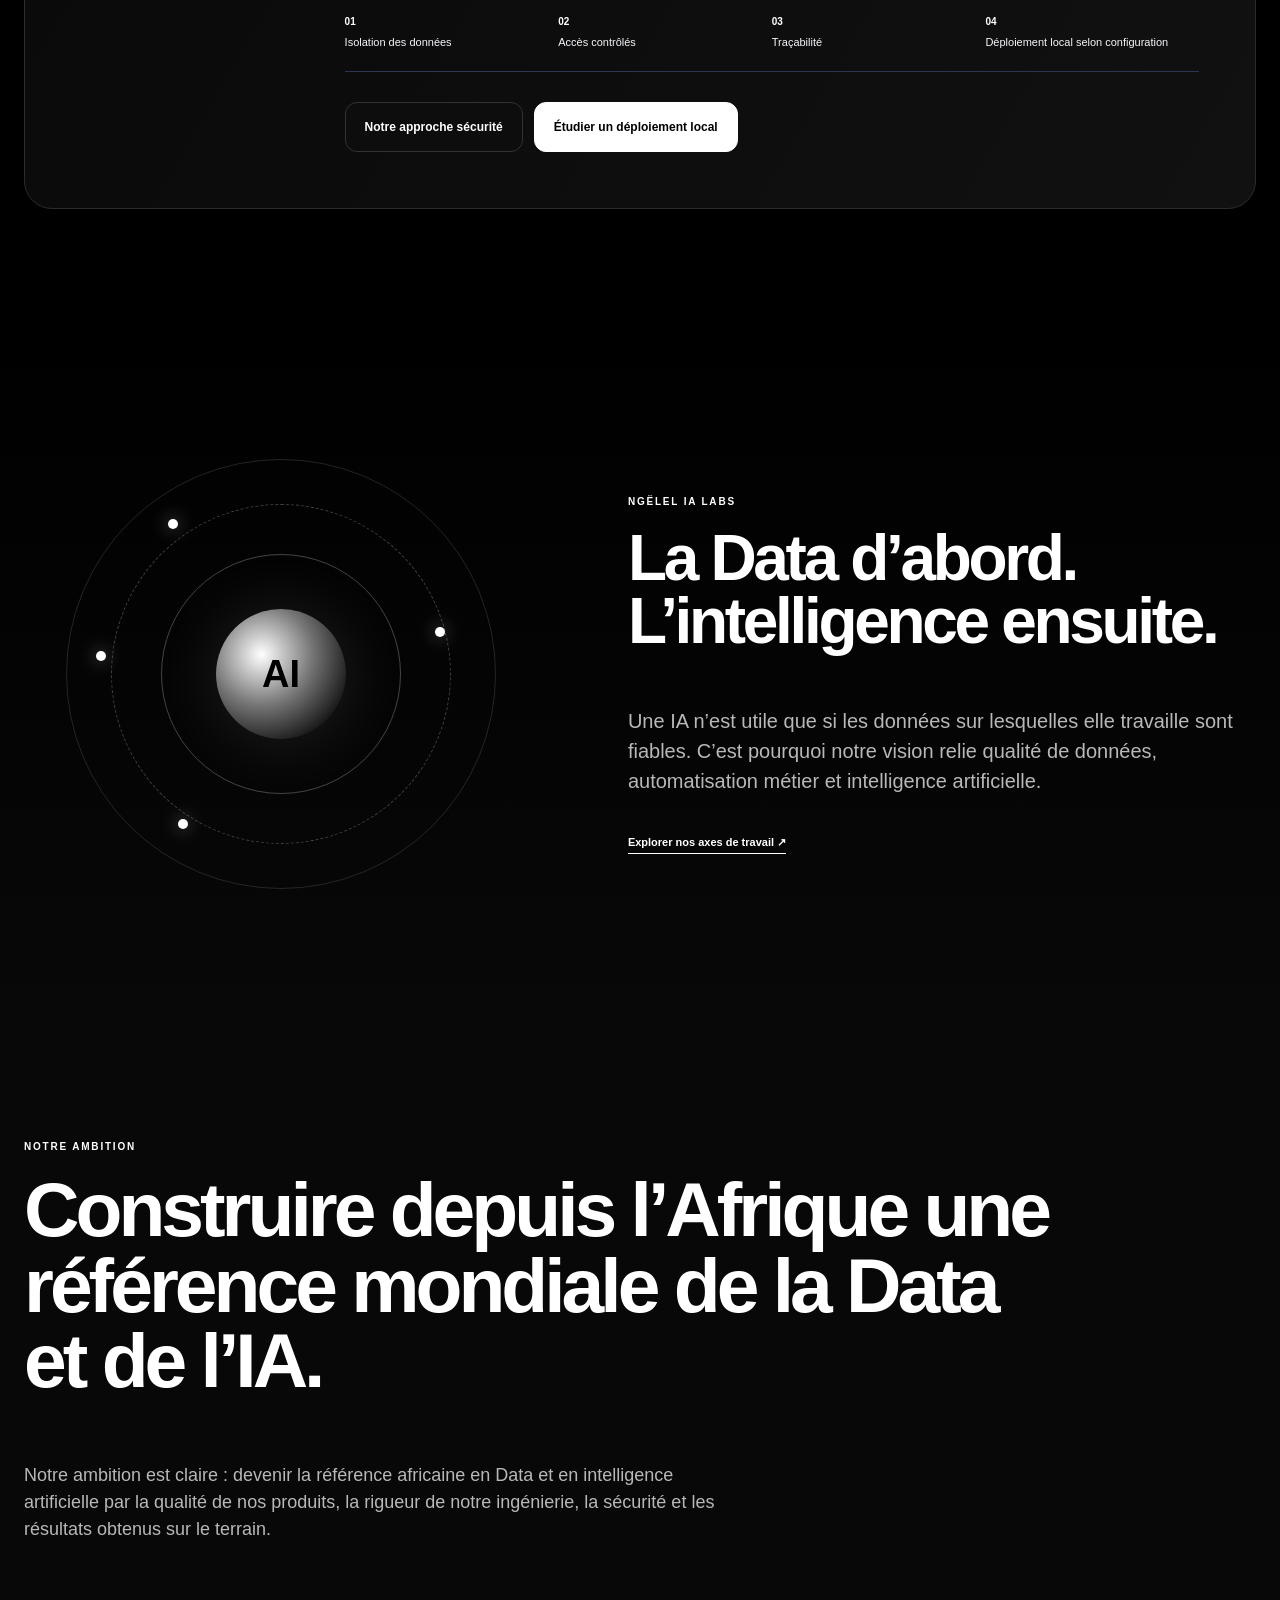
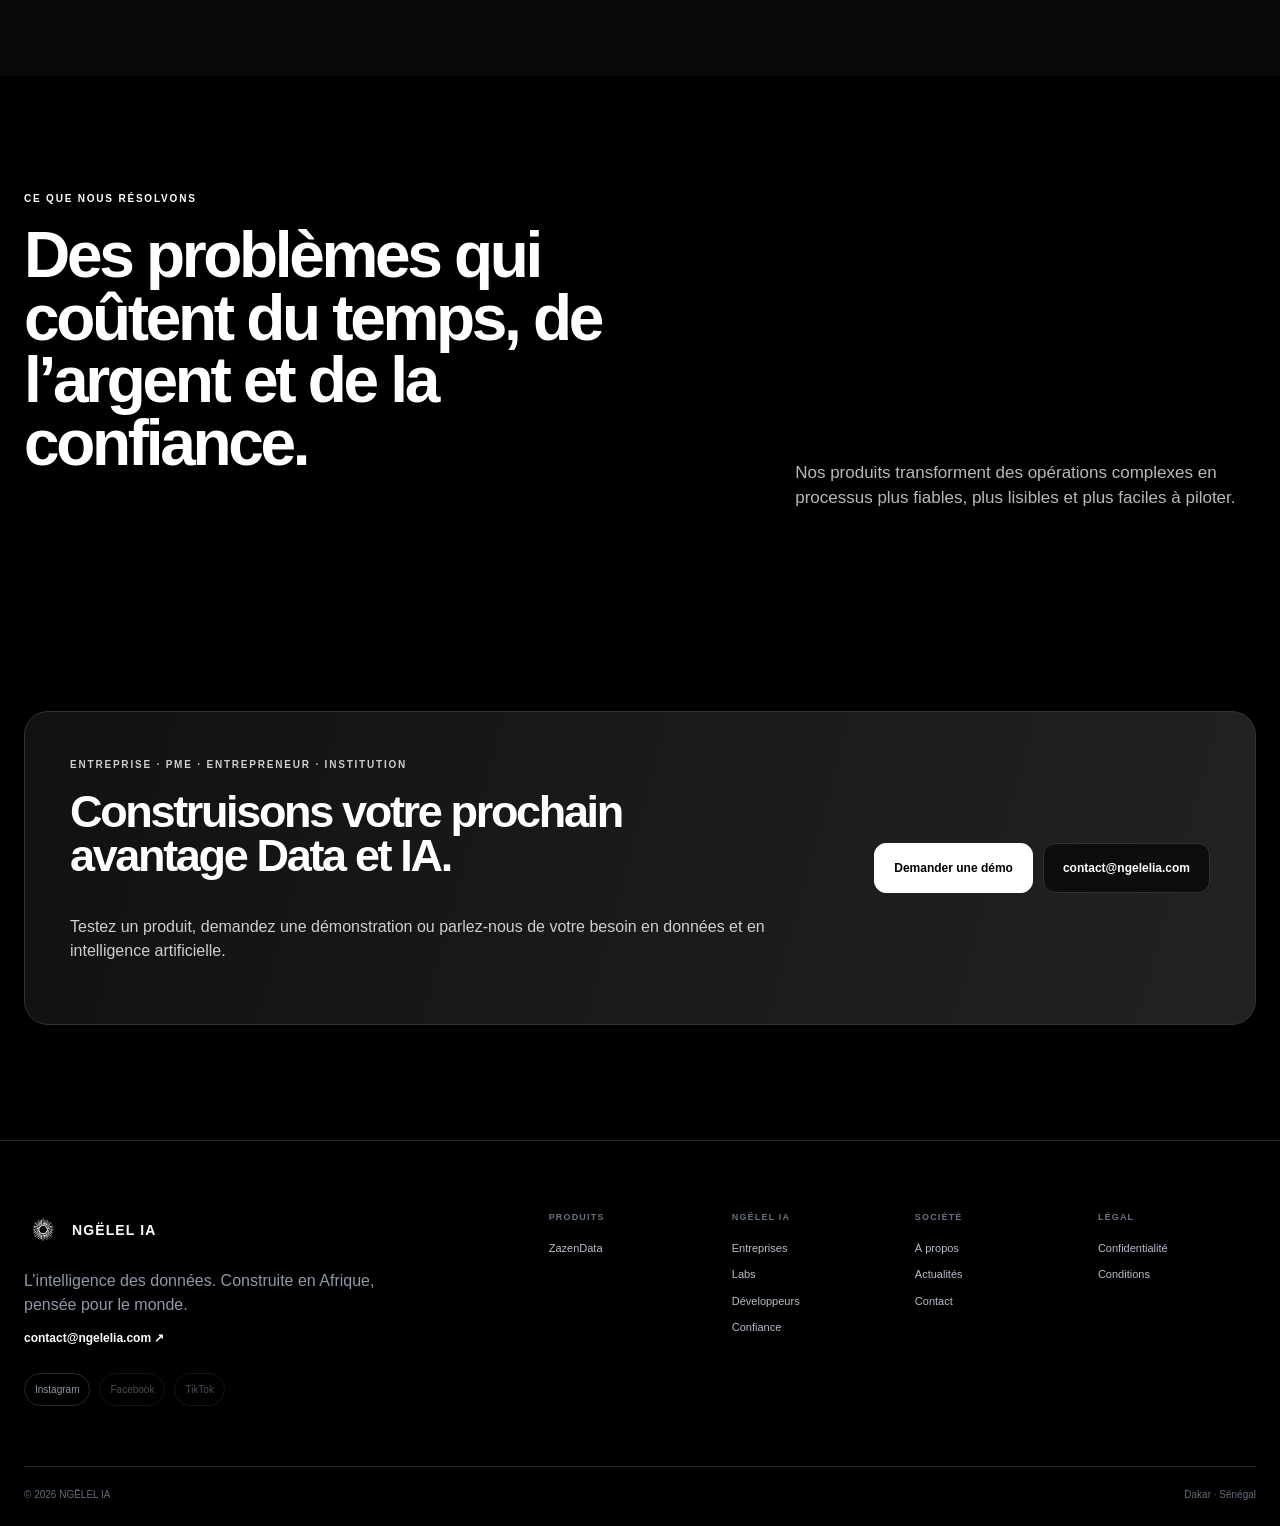
==== commit 7cab9aba: "Update product description and tags in index.html" ====
--- a/index.html
+++ b/index.html
@@ -154,8 +154,8 @@
     <div class="product-meta"><span>01 / DATA</span><span class="live-dot"><span>Produit</span></span></div>
     <div class="mini-art data-art"><i></i><i></i><i></i><i></i><i></i></div>
     <h3>ZazenData</h3>
-    <p><span>Contrôler, nettoyer et fiabiliser les données Excel avant qu’elles n’entrent dans vos décisions.</span></p>
-    <div class="tags"><span>Excel</span><span>Audit</span><span>Qualité</span><span>Automatisation</span></div>
+    <p><span>est une plateforme de qualité et de préparation des données.</span></p>
+    <div class="tags"><span>Audit</span><span>Analyse</span><span>Correction</span><span>Qualité</span></div>
     <a class="product-link" href="data.html">Découvrir ZazenData →</a>
    </article>
     <!--
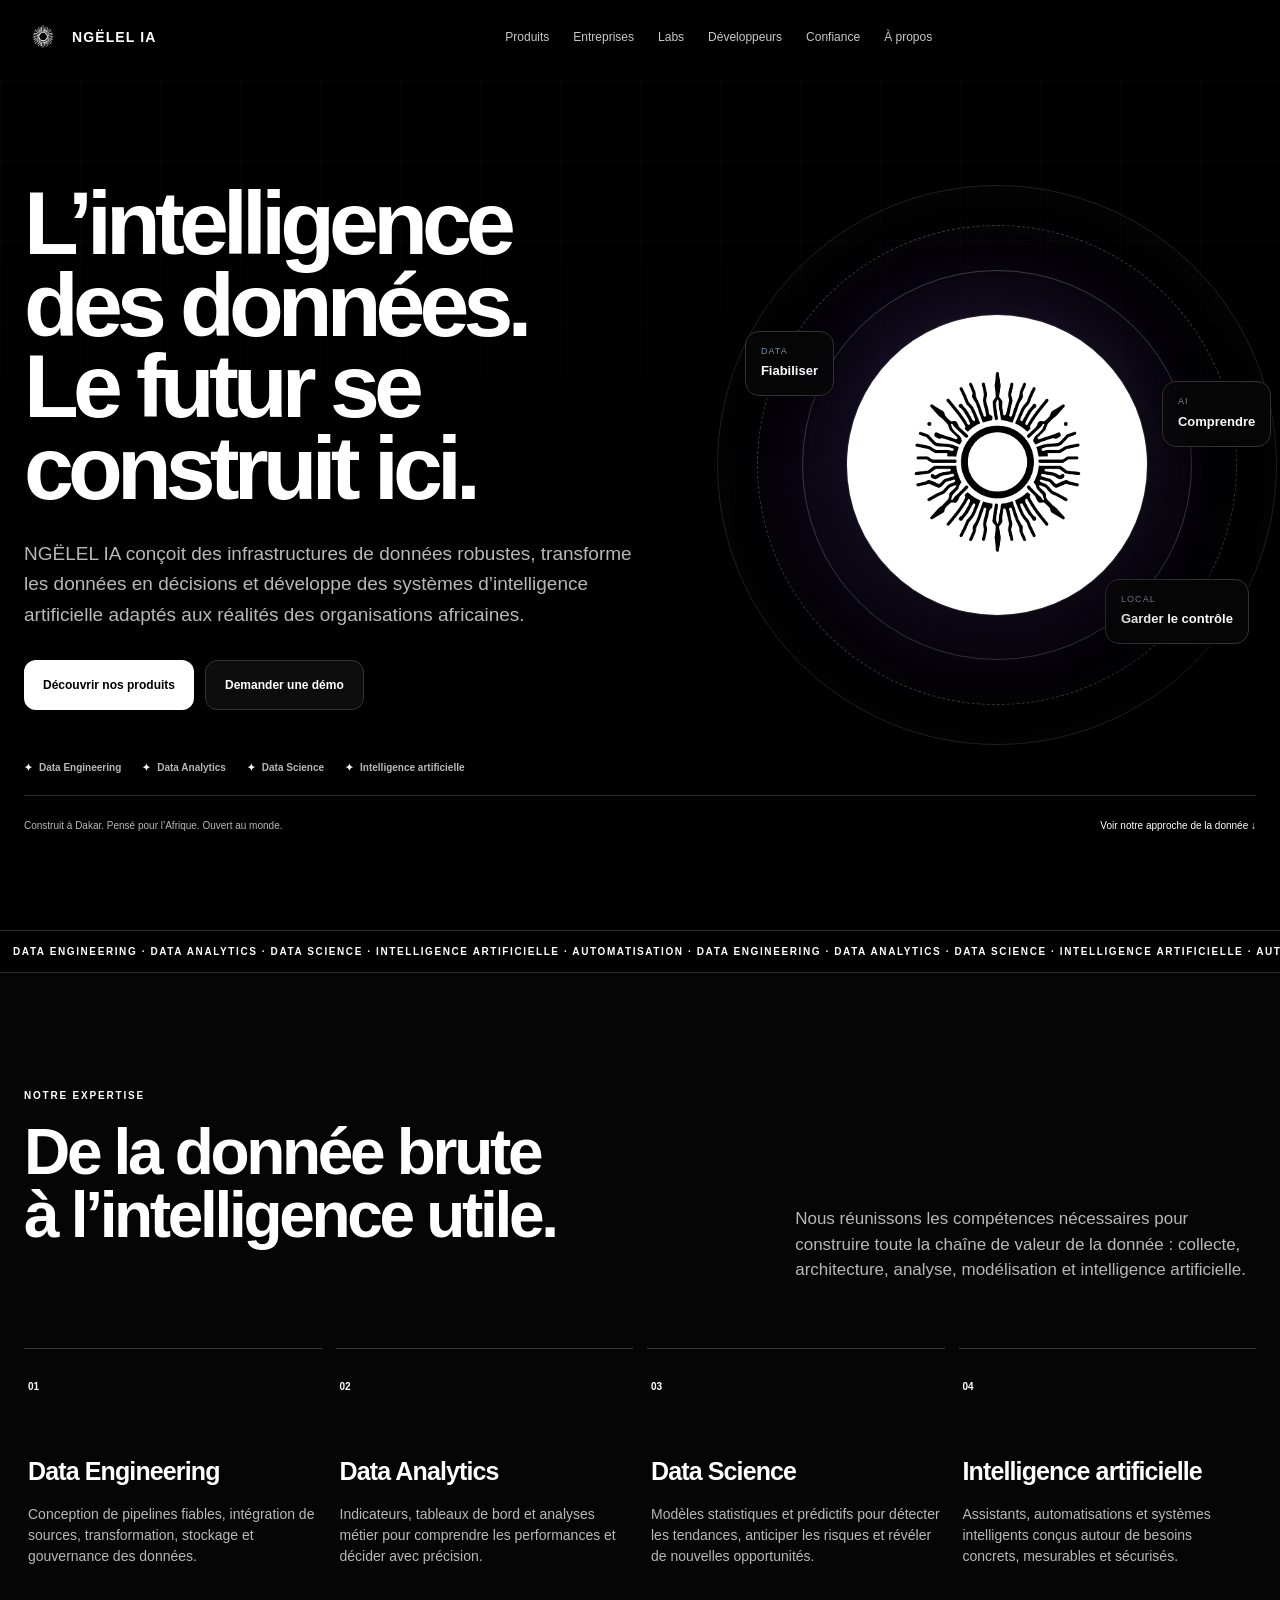
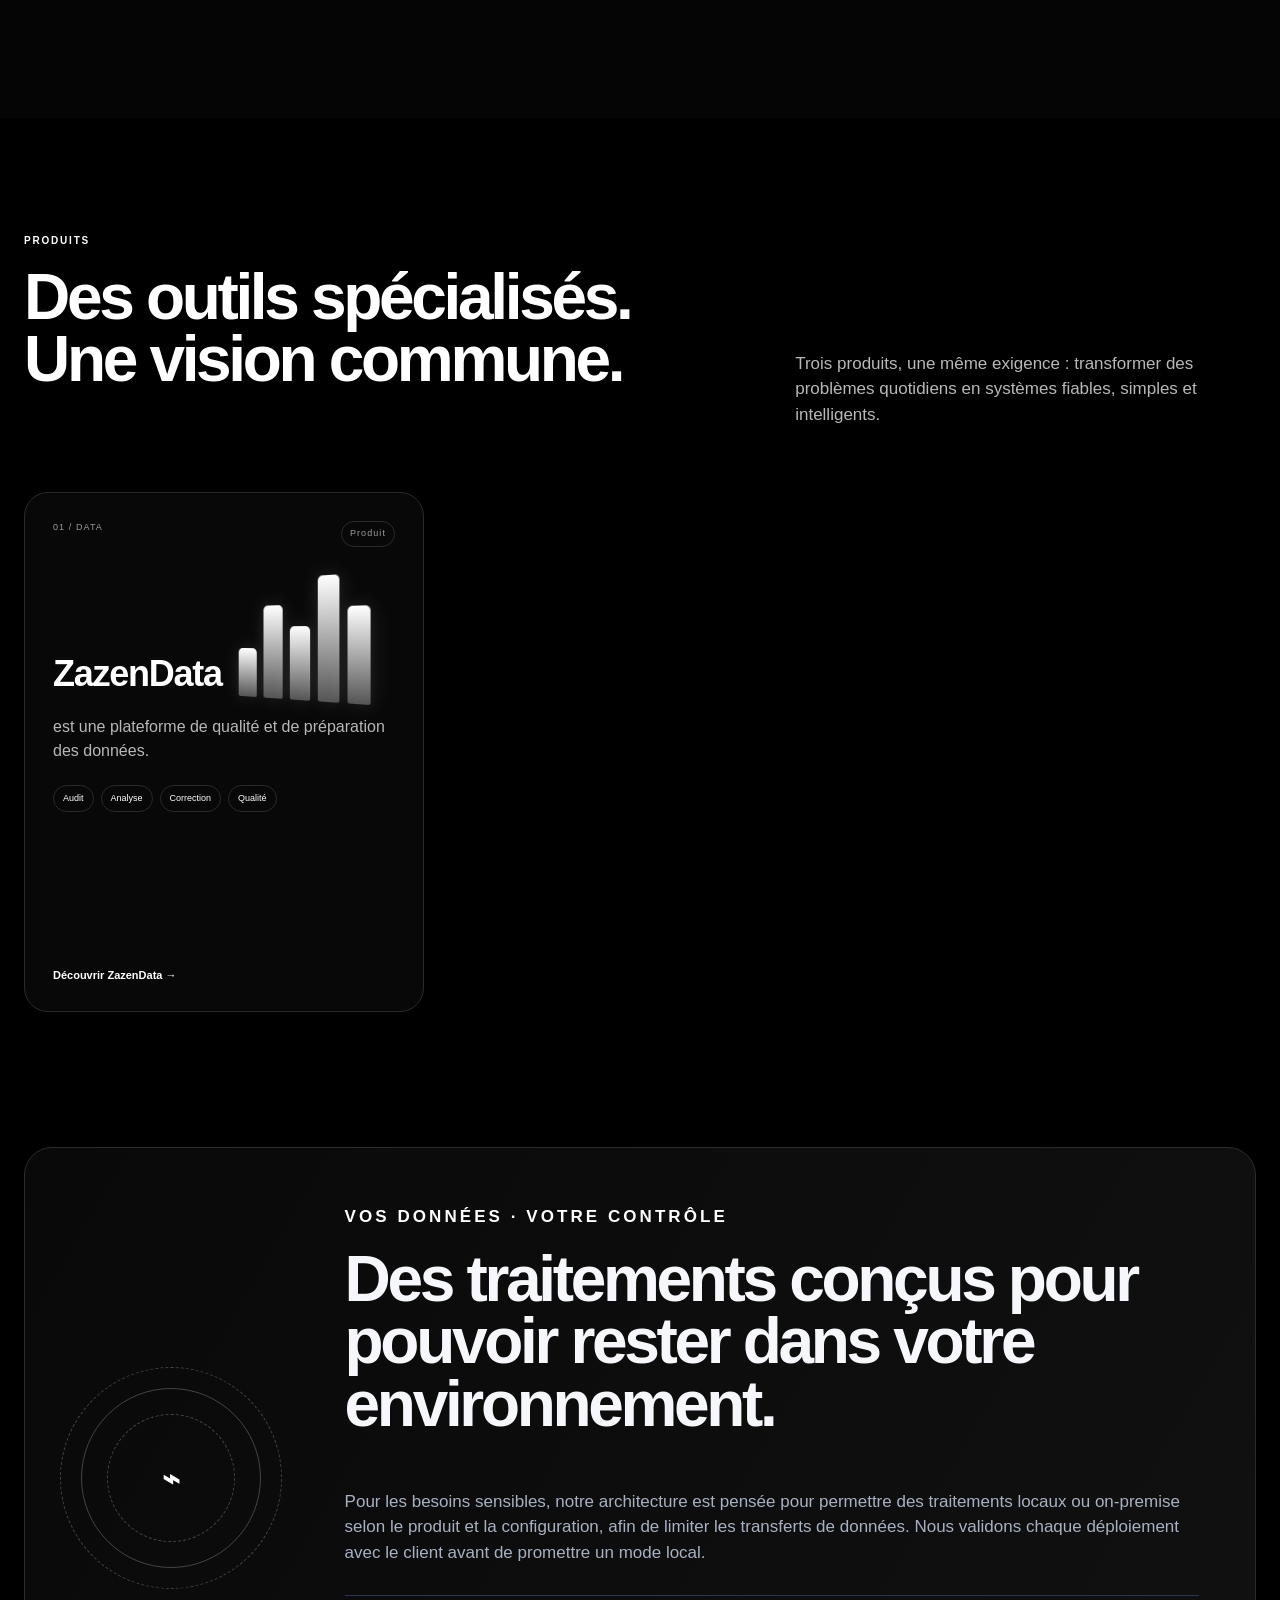
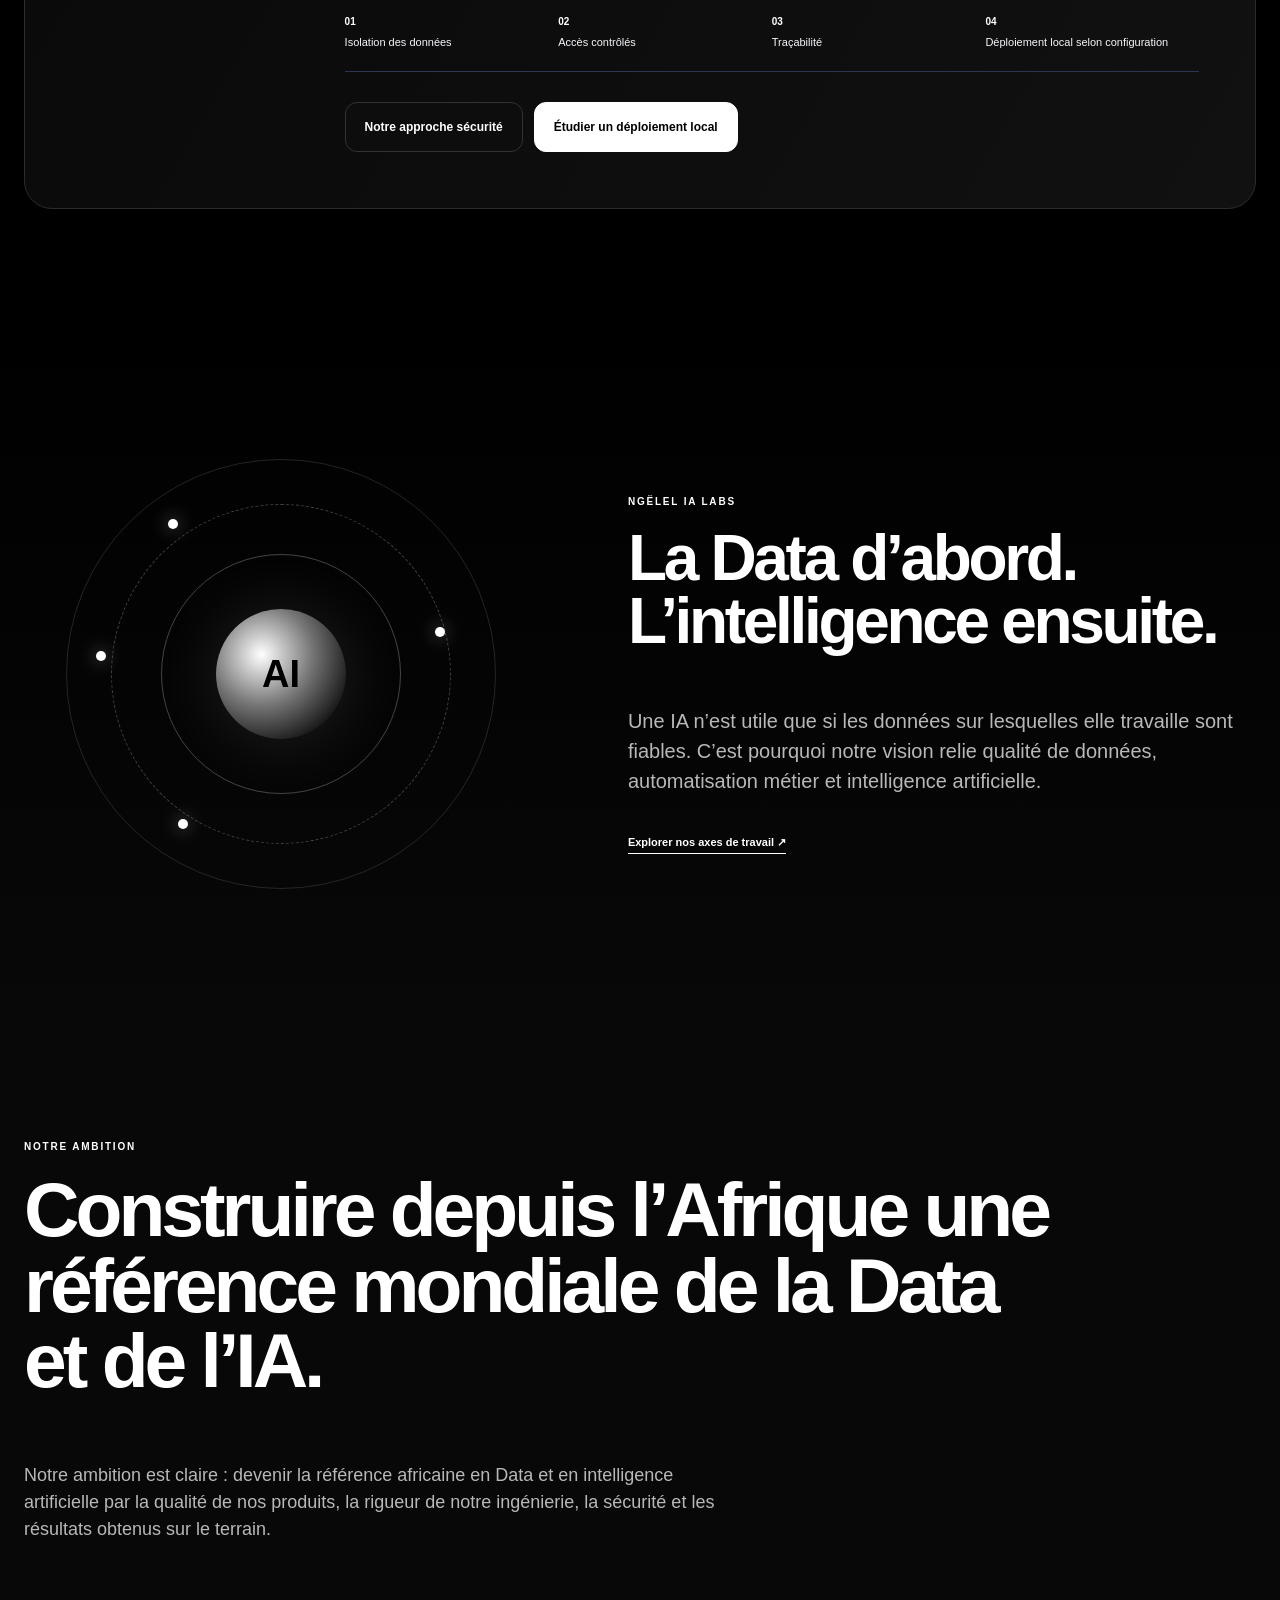
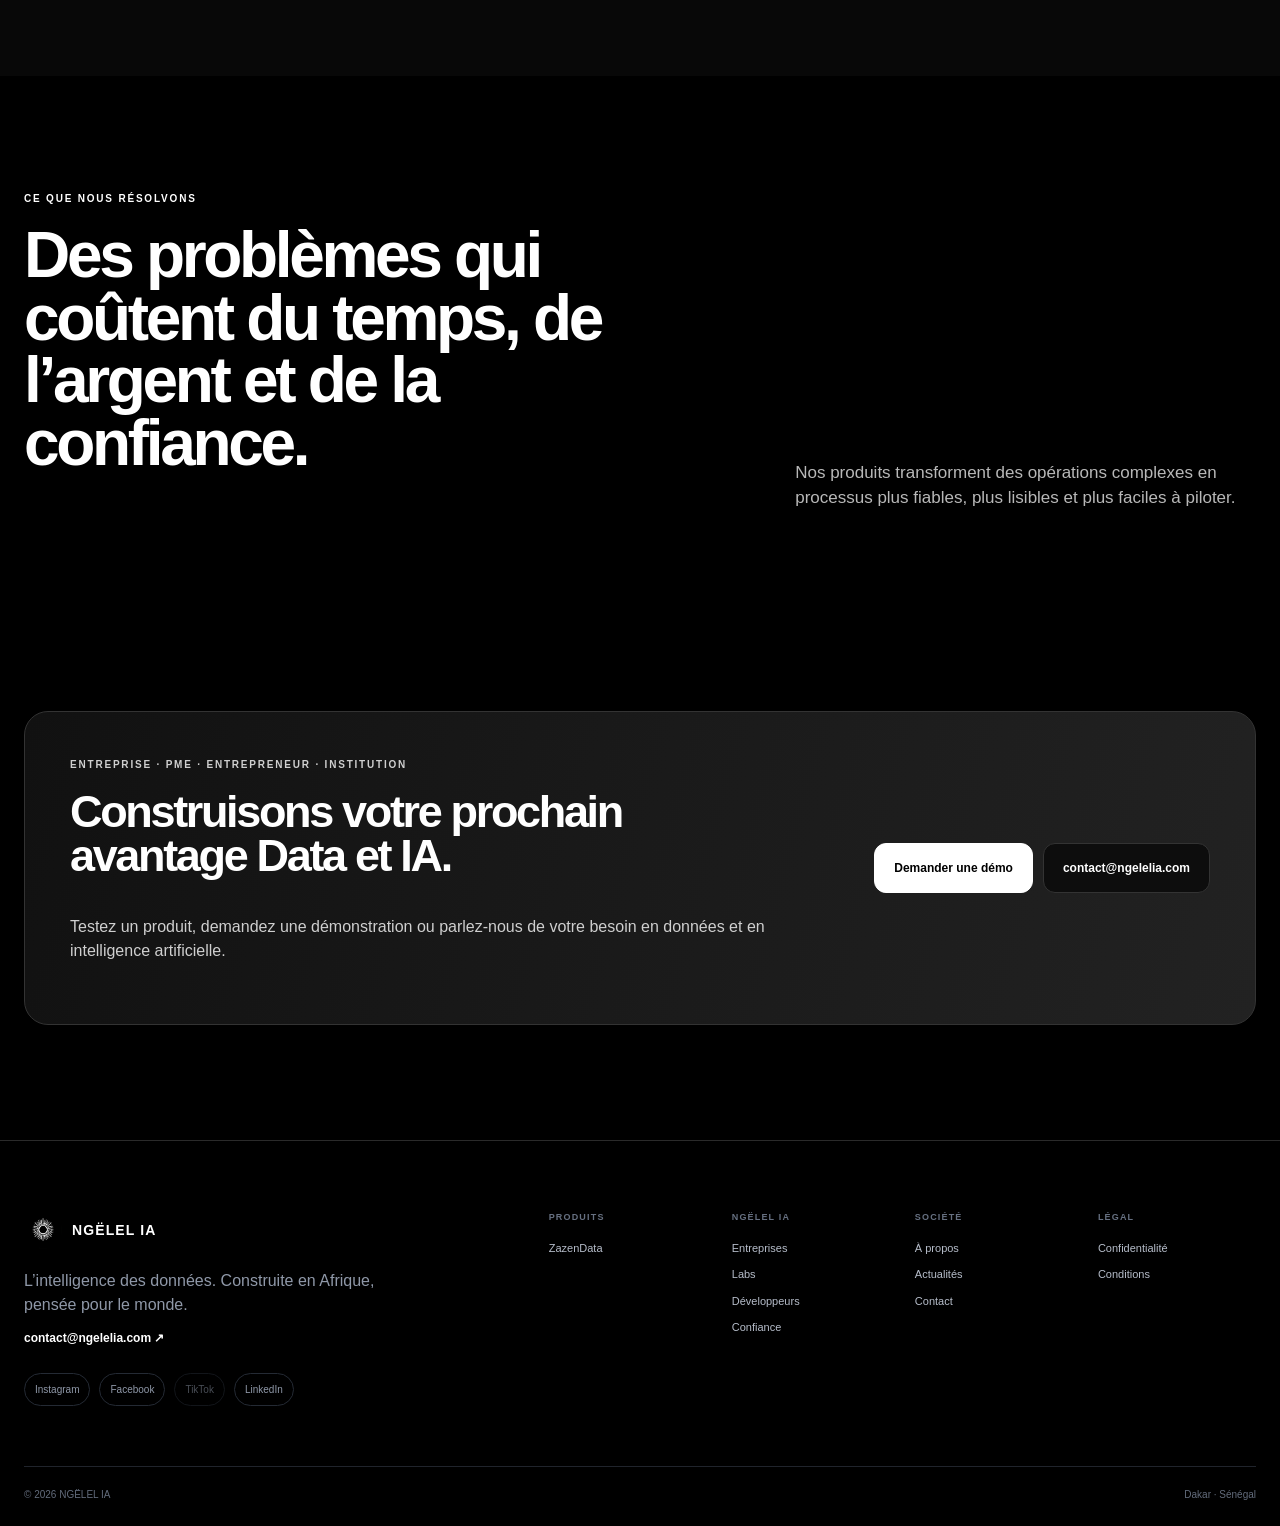
==== commit e5371550: "Update index.html" ====
--- a/index.html
+++ b/index.html
@@ -246,9 +246,10 @@
    <p><span>L’intelligence des données. Construite en Afrique, pensée pour le monde.</span></p>
    <a class="footer-mail" href="mailto:contact@ngelelia.com">contact@ngelelia.com ↗</a>
    <div class="socials">
-     <a data-social="instagram" href="https://www.instagram.com/ia_ngelel?igsi=MXMxN2wydGRxdTY5eQ%3D%3D&utm_source=qr">Instagram</a>
-     <a data-social="facebook" href="https://www.facebook.com/profile.php?id=61593532836645" aria-disabled="true">Facebook</a>
-     <a data-social="tiktok" href="https://www.tiktok.com/@ai_ngelel?_r=1&_t=ZN-99LaPThLyQV" aria-disabled="true">TikTok</a>
+     <a data-social="instagram" href="https://www.instagram.com/ia_ngelel"target="_blank"rel="noopener noreferrer"> Instagram</a>
+     <a data-social="facebook" href="https://www.facebook.com/profile.php?id=61593532836645" target="_blank" rel="noopener noreferrer">Facebook</a>
+     <a data-social="tiktok" href="[https://www.tiktok.com/@ai_ngelel?_r=1&_t=ZN-99LaPThLyQV](https://www.tiktok.com/@ai_ngelel?_r=1&_t=ZN-99LaPThLyQV)" aria-disabled="true">TikTok</a>
+     <a data-social="linkedin" href="https://www.linkedin.com/in/ia-ngëlel-34a62b430" target="_blank"rel="noopener noreferrer">LinkedIn</a>
    </div>
   </div>
   <div class="footer-links">
